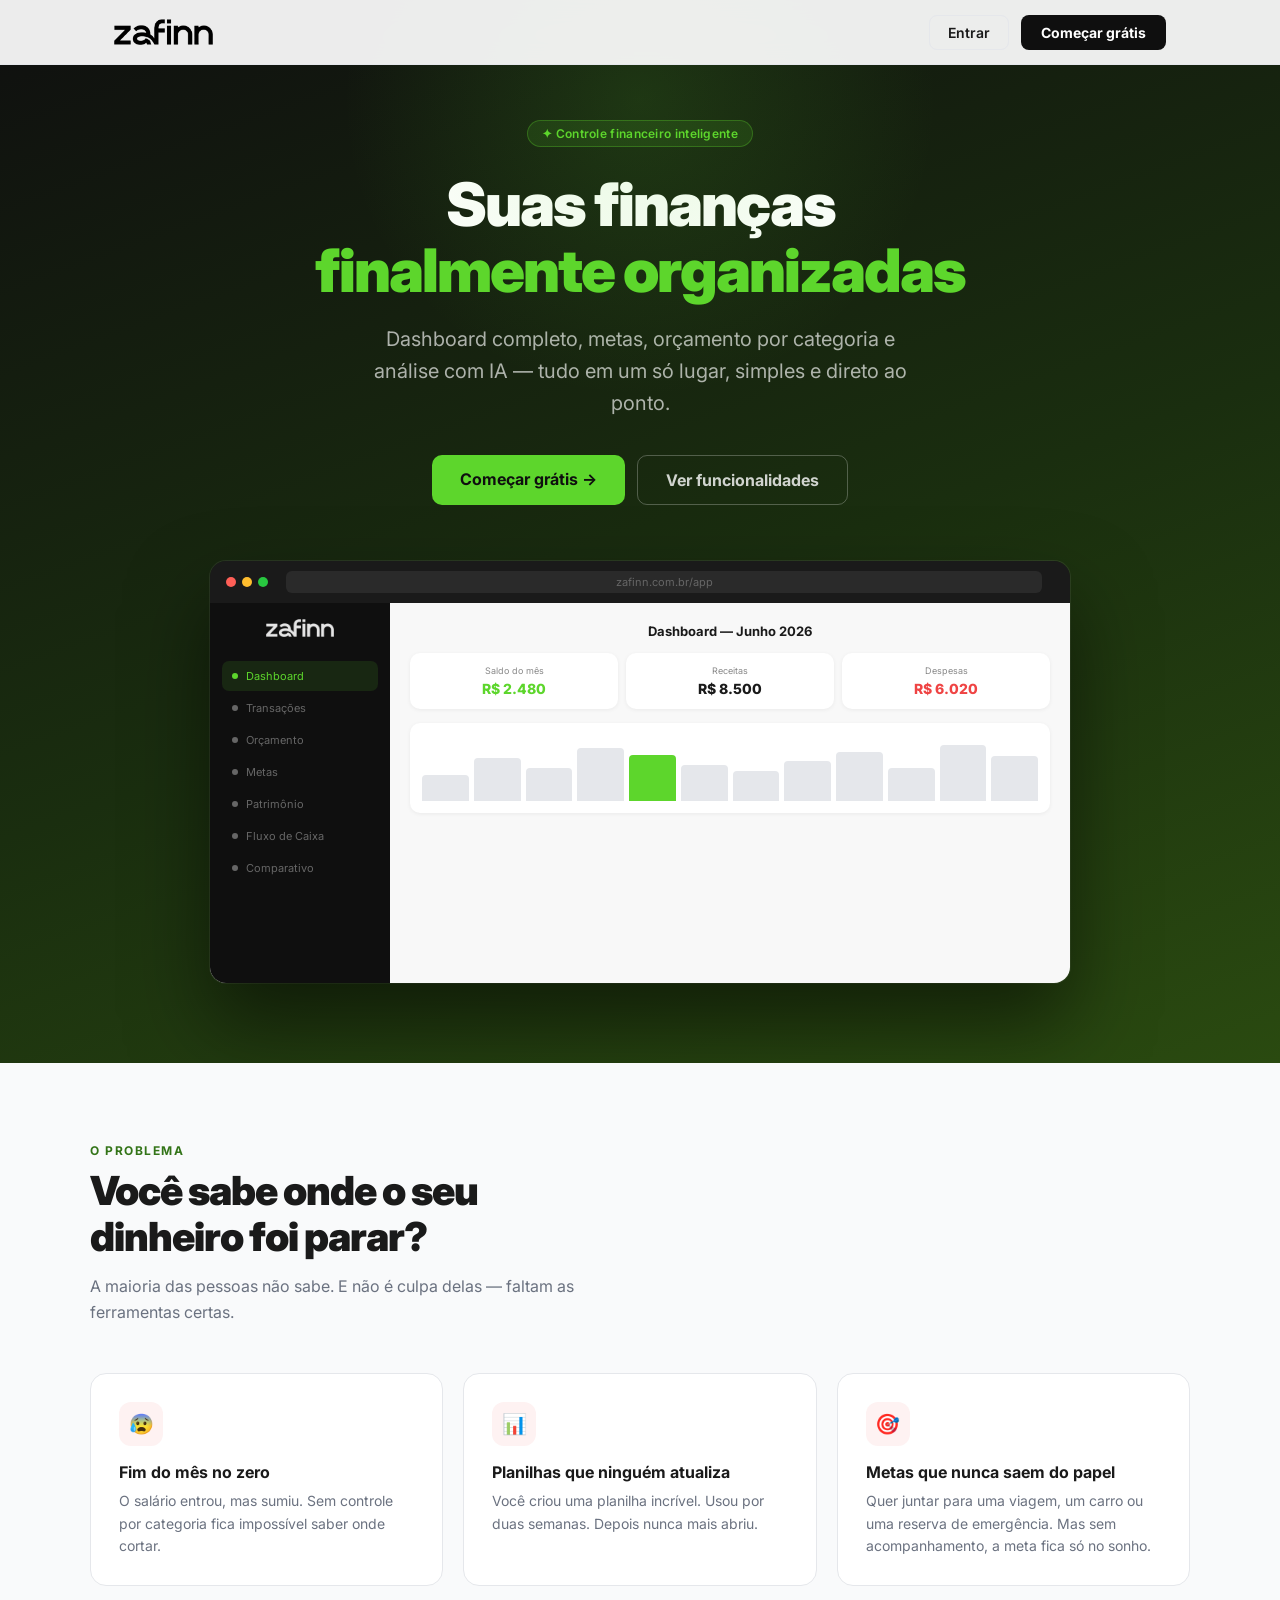
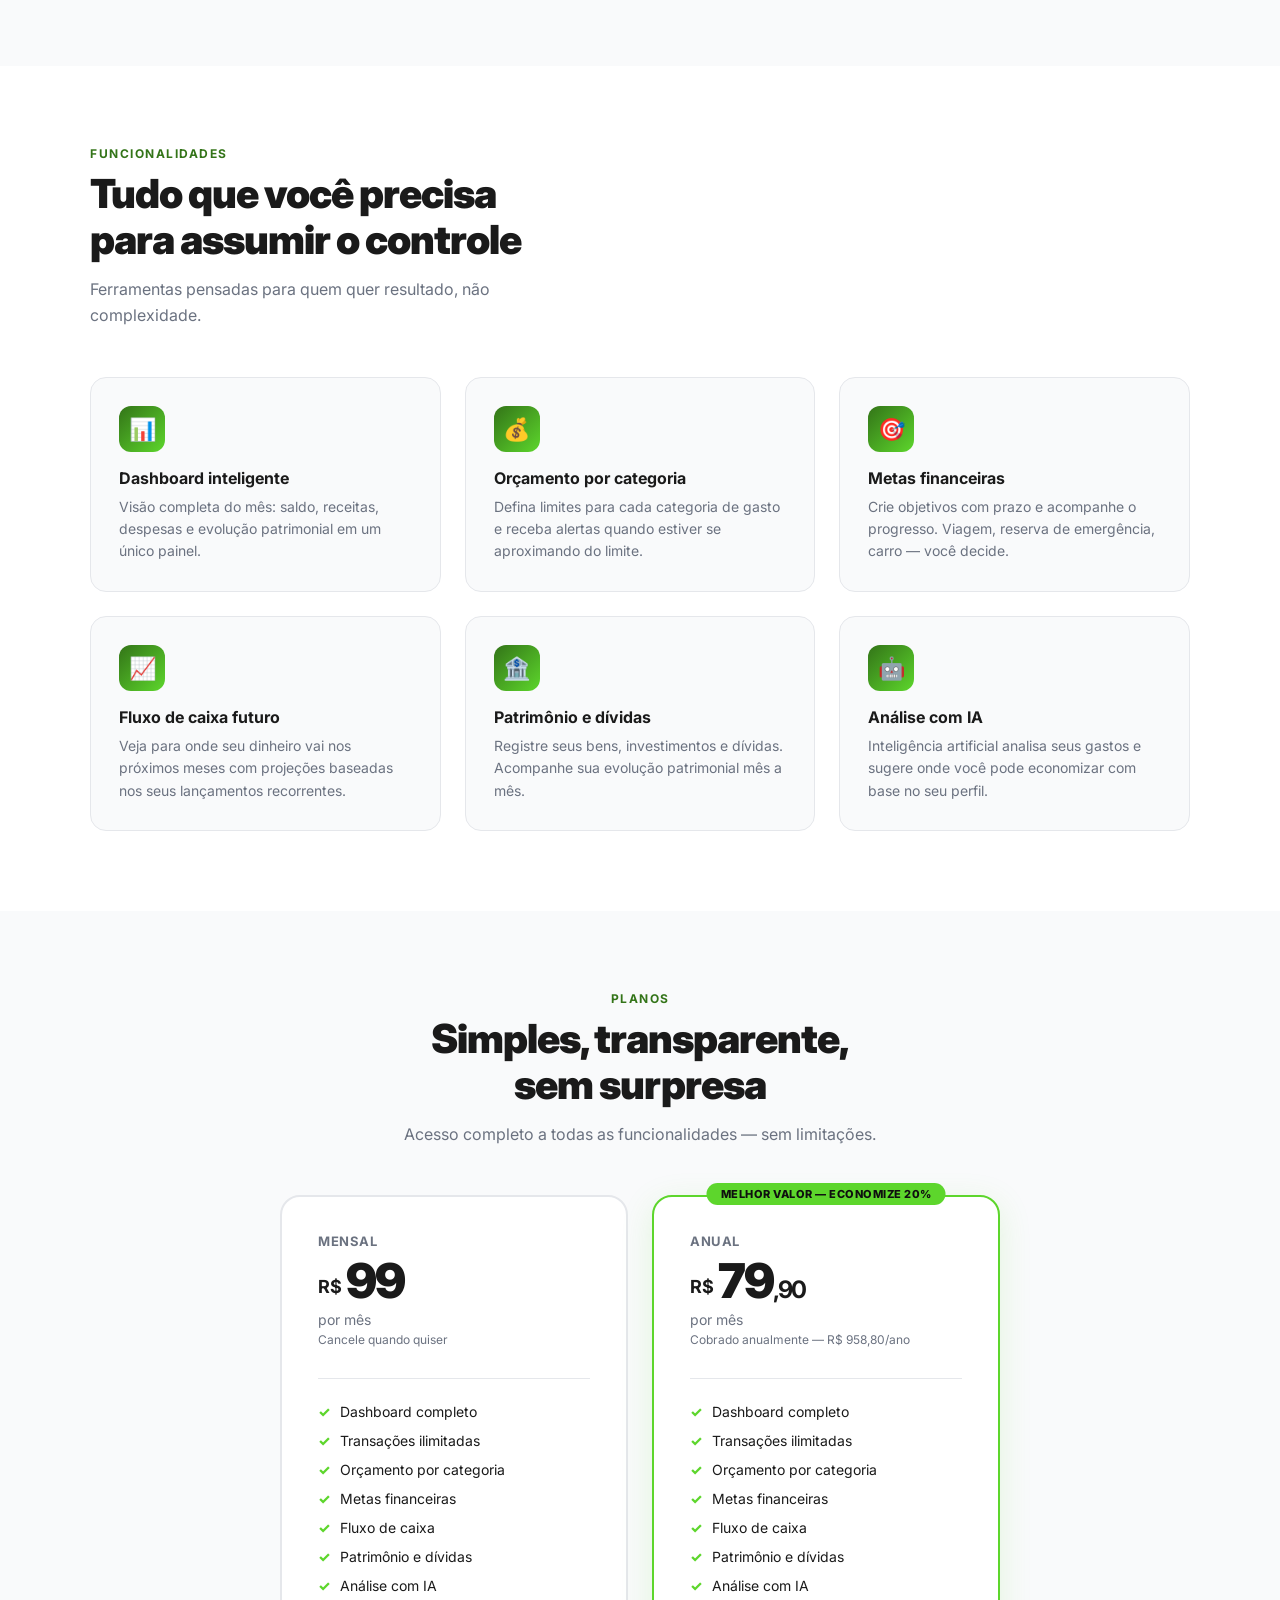
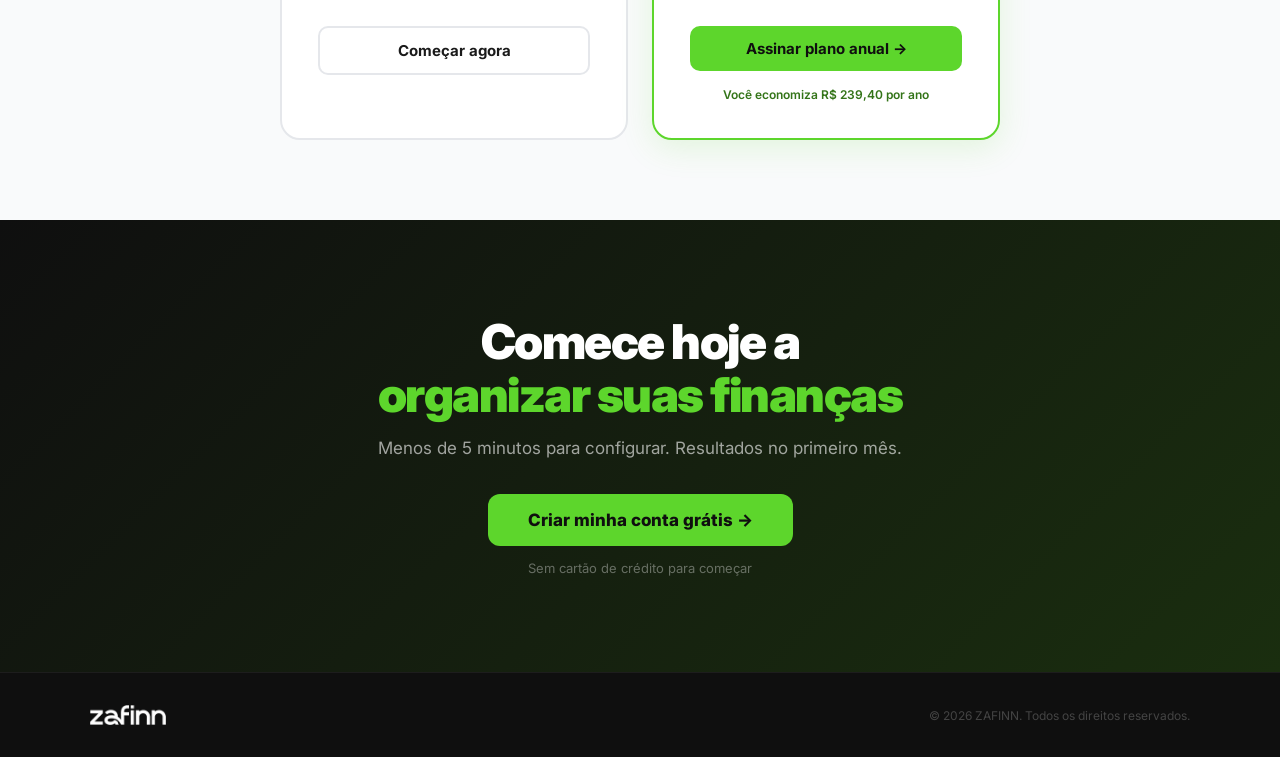
==== landing.html @ 36620a34 "Adiciona landing page de vendas ZAFINN Seções: hero com mockup do app, dores, funcionalidades, plano" ====
<!DOCTYPE html>
<html lang="pt-BR">
<head>
  <meta charset="UTF-8">
  <meta name="viewport" content="width=device-width, initial-scale=1.0">
  <title>ZAFINN — Suas finanças bem organizadas</title>
  <meta name="description" content="Controle suas finanças com inteligência. Dashboard completo, metas, orçamento e análise de IA — tudo em um só lugar.">
  <link rel="preconnect" href="https://fonts.googleapis.com">
  <link href="https://fonts.googleapis.com/css2?family=Inter:wght@400;500;600;700;800;900&display=swap" rel="stylesheet">
  <style>
    *, *::before, *::after { box-sizing: border-box; margin: 0; padding: 0; }

    :root {
      --green: #5DD62C;
      --green-dark: #337418;
      --black: #0F0F0F;
      --gray: #202020;
      --text: #1a1a1a;
      --text-muted: #6b7280;
      --border: #e5e7eb;
      --bg: #ffffff;
      --bg-soft: #f9fafb;
    }

    html { scroll-behavior: smooth; }
    body { font-family: 'Inter', sans-serif; color: var(--text); background: var(--bg); -webkit-font-smoothing: antialiased; }

    /* ── NAV ── */
    nav {
      position: fixed; top: 0; left: 0; right: 0; z-index: 100;
      background: rgba(255,255,255,0.92);
      backdrop-filter: blur(12px);
      border-bottom: 1px solid var(--border);
    }
    .nav-inner {
      max-width: 1100px; margin: 0 auto;
      padding: 0 24px;
      height: 64px;
      display: flex; align-items: center; justify-content: space-between;
    }
    .nav-logo img { height: 26px; width: auto; filter: brightness(0); display: block; }
    .nav-actions { display: flex; align-items: center; gap: 12px; }
    .btn-ghost {
      padding: 8px 18px; border-radius: 8px; border: 1.5px solid var(--border);
      font-size: 14px; font-weight: 600; color: var(--text); background: transparent;
      cursor: pointer; text-decoration: none; transition: border-color 0.15s;
    }
    .btn-ghost:hover { border-color: var(--green); color: var(--green-dark); }
    .btn-primary {
      padding: 9px 20px; border-radius: 8px; border: none;
      font-size: 14px; font-weight: 700; color: #fff;
      background: var(--black); cursor: pointer; text-decoration: none;
      transition: opacity 0.15s;
    }
    .btn-primary:hover { opacity: 0.85; }

    /* ── HERO ── */
    .hero {
      padding: 120px 24px 80px;
      background: linear-gradient(160deg, #0F0F0F 0%, #1a2e0f 55%, #2a4a10 100%);
      text-align: center;
      position: relative; overflow: hidden;
    }
    .hero::before {
      content: '';
      position: absolute; top: -200px; left: 50%; transform: translateX(-50%);
      width: 600px; height: 600px;
      background: radial-gradient(circle, rgba(93,214,44,0.15) 0%, transparent 70%);
      pointer-events: none;
    }
    .hero-badge {
      display: inline-flex; align-items: center; gap: 6px;
      background: rgba(93,214,44,0.12); border: 1px solid rgba(93,214,44,0.3);
      border-radius: 999px; padding: 5px 14px;
      font-size: 12px; font-weight: 600; color: var(--green);
      margin-bottom: 24px; letter-spacing: 0.3px;
    }
    .hero h1 {
      font-size: clamp(32px, 6vw, 60px); font-weight: 900;
      color: #fff; line-height: 1.1; letter-spacing: -2px;
      margin-bottom: 20px;
    }
    .hero h1 span { color: var(--green); }
    .hero p {
      font-size: clamp(16px, 2vw, 20px); color: rgba(255,255,255,0.65);
      max-width: 560px; margin: 0 auto 36px; line-height: 1.6; font-weight: 400;
    }
    .hero-cta { display: flex; gap: 12px; justify-content: center; flex-wrap: wrap; margin-bottom: 56px; }
    .btn-hero {
      padding: 14px 28px; border-radius: 10px; border: none;
      font-size: 16px; font-weight: 700; cursor: pointer; text-decoration: none;
      transition: transform 0.15s, opacity 0.15s; display: inline-block;
    }
    .btn-hero-green { background: var(--green); color: #0F0F0F; }
    .btn-hero-green:hover { transform: translateY(-1px); opacity: 0.9; }
    .btn-hero-outline {
      background: transparent; color: rgba(255,255,255,0.8);
      border: 1.5px solid rgba(255,255,255,0.25);
    }
    .btn-hero-outline:hover { border-color: rgba(255,255,255,0.5); }

    /* App mockup */
    .hero-mockup {
      max-width: 860px; margin: 0 auto;
      border-radius: 16px; overflow: hidden;
      box-shadow: 0 40px 80px rgba(0,0,0,0.5), 0 0 0 1px rgba(255,255,255,0.08);
      position: relative;
    }
    .mockup-bar {
      background: #1a1a1a; padding: 10px 16px;
      display: flex; align-items: center; gap: 6px;
    }
    .mockup-dot { width: 10px; height: 10px; border-radius: 50%; }
    .mockup-dot:nth-child(1) { background: #ff5f57; }
    .mockup-dot:nth-child(2) { background: #ffbd2e; }
    .mockup-dot:nth-child(3) { background: #28c840; }
    .mockup-url {
      flex: 1; background: #2a2a2a; border-radius: 6px;
      padding: 4px 12px; font-size: 11px; color: #666; margin: 0 12px; text-align: center;
    }
    .mockup-body {
      background: #f8f8f8;
      display: flex; min-height: 380px;
    }
    .mockup-sidebar {
      width: 180px; background: #0F0F0F; padding: 16px 12px; flex-shrink: 0;
    }
    .mockup-logo { height: 18px; margin-bottom: 20px; opacity: 0.9; }
    .mockup-nav-item {
      padding: 8px 10px; border-radius: 7px; font-size: 11px; color: #666;
      margin-bottom: 2px; display: flex; align-items: center; gap: 8px;
    }
    .mockup-nav-item.active { background: rgba(93,214,44,0.12); color: #5DD62C; }
    .mockup-nav-dot { width: 6px; height: 6px; border-radius: 50%; background: currentColor; flex-shrink: 0; }
    .mockup-content { flex: 1; padding: 20px; }
    .mockup-title { font-size: 13px; font-weight: 700; color: #1a1a1a; margin-bottom: 14px; }
    .mockup-cards { display: grid; grid-template-columns: repeat(3, 1fr); gap: 8px; margin-bottom: 14px; }
    .mockup-card {
      background: white; border-radius: 10px; padding: 12px;
      box-shadow: 0 1px 4px rgba(0,0,0,0.06);
    }
    .mockup-card-label { font-size: 9px; color: #888; margin-bottom: 4px; }
    .mockup-card-value { font-size: 14px; font-weight: 800; color: #1a1a1a; }
    .mockup-card-value.green { color: #5DD62C; }
    .mockup-card-value.red { color: #ef4444; }
    .mockup-chart {
      background: white; border-radius: 10px; padding: 12px;
      box-shadow: 0 1px 4px rgba(0,0,0,0.06); height: 90px;
      display: flex; align-items: flex-end; gap: 5px; overflow: hidden;
    }
    .mockup-bar-item {
      flex: 1; border-radius: 4px 4px 0 0; background: #e5e7eb;
    }
    .mockup-bar-item.active { background: var(--green); }

    /* ── DORES ── */
    .section-pain {
      padding: 80px 24px;
      background: var(--bg-soft);
    }
    .section-inner { max-width: 1100px; margin: 0 auto; }
    .section-label {
      font-size: 12px; font-weight: 700; letter-spacing: 1.5px;
      color: var(--green-dark); text-transform: uppercase; margin-bottom: 10px;
    }
    .section-title {
      font-size: clamp(24px, 4vw, 40px); font-weight: 900;
      letter-spacing: -1px; line-height: 1.15; margin-bottom: 14px;
    }
    .section-sub { font-size: 16px; color: var(--text-muted); max-width: 500px; line-height: 1.6; }
    .pain-grid {
      display: grid; grid-template-columns: repeat(auto-fit, minmax(280px, 1fr));
      gap: 20px; margin-top: 48px;
    }
    .pain-card {
      background: white; border-radius: 16px; padding: 28px;
      border: 1.5px solid var(--border);
    }
    .pain-icon {
      width: 44px; height: 44px; border-radius: 12px;
      background: #fef2f2; display: flex; align-items: center; justify-content: center;
      font-size: 20px; margin-bottom: 16px;
    }
    .pain-title { font-size: 16px; font-weight: 700; margin-bottom: 8px; }
    .pain-text { font-size: 14px; color: var(--text-muted); line-height: 1.6; }
    .pain-arrow {
      display: flex; align-items: center; justify-content: center;
      font-size: 28px; color: var(--green); align-self: center;
    }

    /* ── FEATURES ── */
    .section-features { padding: 80px 24px; background: var(--bg); }
    .features-grid {
      display: grid; grid-template-columns: repeat(auto-fit, minmax(300px, 1fr));
      gap: 24px; margin-top: 48px;
    }
    .feature-card {
      background: var(--bg-soft); border-radius: 16px; padding: 28px;
      border: 1.5px solid var(--border); transition: border-color 0.2s, box-shadow 0.2s;
    }
    .feature-card:hover { border-color: var(--green); box-shadow: 0 4px 20px rgba(93,214,44,0.1); }
    .feature-icon {
      width: 46px; height: 46px; border-radius: 12px;
      background: linear-gradient(135deg, var(--green-dark), var(--green));
      display: flex; align-items: center; justify-content: center;
      font-size: 22px; margin-bottom: 16px;
    }
    .feature-title { font-size: 16px; font-weight: 700; margin-bottom: 8px; }
    .feature-text { font-size: 14px; color: var(--text-muted); line-height: 1.6; }

    /* ── PREÇOS ── */
    .section-pricing { padding: 80px 24px; background: var(--bg-soft); }
    .pricing-grid {
      display: grid; grid-template-columns: repeat(auto-fit, minmax(300px, 1fr));
      gap: 24px; margin-top: 48px; max-width: 720px; margin-left: auto; margin-right: auto;
    }
    .pricing-card {
      background: white; border-radius: 20px; padding: 36px;
      border: 2px solid var(--border); position: relative;
      transition: box-shadow 0.2s;
    }
    .pricing-card.featured {
      border-color: var(--green);
      box-shadow: 0 8px 32px rgba(93,214,44,0.15);
    }
    .pricing-badge {
      position: absolute; top: -14px; left: 50%; transform: translateX(-50%);
      background: var(--green); color: #0F0F0F;
      font-size: 11px; font-weight: 800; letter-spacing: 0.5px;
      padding: 4px 14px; border-radius: 999px;
      white-space: nowrap;
    }
    .pricing-plan { font-size: 13px; font-weight: 700; color: var(--text-muted); margin-bottom: 8px; text-transform: uppercase; letter-spacing: 0.5px; }
    .pricing-price {
      display: flex; align-items: flex-end; gap: 4px; margin-bottom: 6px;
    }
    .pricing-currency { font-size: 18px; font-weight: 700; margin-bottom: 8px; color: var(--text); }
    .pricing-value { font-size: 48px; font-weight: 900; letter-spacing: -2px; line-height: 1; }
    .pricing-period { font-size: 14px; color: var(--text-muted); margin-bottom: 4px; }
    .pricing-note { font-size: 12px; color: var(--text-muted); margin-bottom: 28px; min-height: 18px; }
    .pricing-divider { border: none; border-top: 1px solid var(--border); margin-bottom: 24px; }
    .pricing-features { list-style: none; margin-bottom: 32px; }
    .pricing-features li {
      display: flex; align-items: center; gap: 10px;
      font-size: 14px; color: var(--text); margin-bottom: 12px;
    }
    .pricing-features li::before {
      content: '✓'; color: var(--green); font-weight: 800; font-size: 14px; flex-shrink: 0;
    }
    .btn-plan {
      width: 100%; padding: 13px; border-radius: 10px; border: none;
      font-size: 15px; font-weight: 700; cursor: pointer; text-decoration: none;
      display: block; text-align: center; transition: opacity 0.15s, transform 0.15s;
    }
    .btn-plan-green { background: var(--green); color: #0F0F0F; }
    .btn-plan-green:hover { opacity: 0.88; transform: translateY(-1px); }
    .btn-plan-outline {
      background: transparent; color: var(--text);
      border: 2px solid var(--border);
    }
    .btn-plan-outline:hover { border-color: var(--green); color: var(--green-dark); }
    .pricing-economy {
      text-align: center; margin-top: 16px;
      font-size: 12px; color: var(--green-dark); font-weight: 600;
    }

    /* ── CTA FINAL ── */
    .section-cta {
      padding: 96px 24px;
      background: linear-gradient(135deg, #0F0F0F 0%, #1a2e0f 100%);
      text-align: center;
    }
    .section-cta h2 {
      font-size: clamp(28px, 5vw, 48px); font-weight: 900;
      color: white; letter-spacing: -1.5px; line-height: 1.1; margin-bottom: 16px;
    }
    .section-cta h2 span { color: var(--green); }
    .section-cta p { font-size: 17px; color: rgba(255,255,255,0.6); margin-bottom: 36px; }
    .btn-cta-big {
      display: inline-block; padding: 16px 40px; border-radius: 12px;
      background: var(--green); color: #0F0F0F;
      font-size: 17px; font-weight: 800; text-decoration: none;
      transition: transform 0.15s, opacity 0.15s;
    }
    .btn-cta-big:hover { transform: translateY(-2px); opacity: 0.9; }
    .cta-note { font-size: 13px; color: rgba(255,255,255,0.35); margin-top: 14px; }

    /* ── FOOTER ── */
    footer {
      background: #0F0F0F; padding: 32px 24px;
      border-top: 1px solid rgba(255,255,255,0.06);
    }
    .footer-inner {
      max-width: 1100px; margin: 0 auto;
      display: flex; align-items: center; justify-content: space-between;
      flex-wrap: wrap; gap: 12px;
    }
    .footer-logo img { height: 20px; width: auto; display: block; }
    .footer-copy { font-size: 12px; color: #444; }

    /* ── RESPONSIVE ── */
    @media (max-width: 768px) {
      .nav-actions .btn-ghost { display: none; }
      .mockup-sidebar { display: none; }
      .mockup-cards { grid-template-columns: repeat(2, 1fr); }
      .pain-arrow { display: none; }
    }
    @media (max-width: 480px) {
      .hero { padding: 100px 20px 60px; }
      .section-pain, .section-features, .section-pricing, .section-features { padding: 60px 20px; }
    }
  </style>
</head>
<body>

  <!-- NAV -->
  <nav>
    <div class="nav-inner">
      <a class="nav-logo" href="#">
        <img src="images/logo.png" alt="ZAFINN">
      </a>
      <div class="nav-actions">
        <a href="index.html" class="btn-ghost">Entrar</a>
        <a href="index.html" class="btn-primary">Começar grátis</a>
      </div>
    </div>
  </nav>

  <!-- HERO -->
  <section class="hero">
    <div class="hero-badge">✦ Controle financeiro inteligente</div>
    <h1>Suas finanças<br><span>finalmente organizadas</span></h1>
    <p>Dashboard completo, metas, orçamento por categoria e análise com IA — tudo em um só lugar, simples e direto ao ponto.</p>
    <div class="hero-cta">
      <a href="index.html" class="btn-hero btn-hero-green">Começar grátis →</a>
      <a href="#funcionalidades" class="btn-hero btn-hero-outline">Ver funcionalidades</a>
    </div>

    <!-- App Mockup -->
    <div class="hero-mockup">
      <div class="mockup-bar">
        <div class="mockup-dot"></div>
        <div class="mockup-dot"></div>
        <div class="mockup-dot"></div>
        <div class="mockup-url">zafinn.com.br/app</div>
      </div>
      <div class="mockup-body">
        <div class="mockup-sidebar">
          <img src="images/logo.png" alt="ZAFINN" class="mockup-logo">
          <div class="mockup-nav-item active"><span class="mockup-nav-dot"></span> Dashboard</div>
          <div class="mockup-nav-item"><span class="mockup-nav-dot"></span> Transações</div>
          <div class="mockup-nav-item"><span class="mockup-nav-dot"></span> Orçamento</div>
          <div class="mockup-nav-item"><span class="mockup-nav-dot"></span> Metas</div>
          <div class="mockup-nav-item"><span class="mockup-nav-dot"></span> Patrimônio</div>
          <div class="mockup-nav-item"><span class="mockup-nav-dot"></span> Fluxo de Caixa</div>
          <div class="mockup-nav-item"><span class="mockup-nav-dot"></span> Comparativo</div>
        </div>
        <div class="mockup-content">
          <div class="mockup-title">Dashboard — Junho 2026</div>
          <div class="mockup-cards">
            <div class="mockup-card">
              <div class="mockup-card-label">Saldo do mês</div>
              <div class="mockup-card-value green">R$ 2.480</div>
            </div>
            <div class="mockup-card">
              <div class="mockup-card-label">Receitas</div>
              <div class="mockup-card-value">R$ 8.500</div>
            </div>
            <div class="mockup-card">
              <div class="mockup-card-label">Despesas</div>
              <div class="mockup-card-value red">R$ 6.020</div>
            </div>
          </div>
          <div class="mockup-chart">
            <div class="mockup-bar-item" style="height:40%"></div>
            <div class="mockup-bar-item" style="height:65%"></div>
            <div class="mockup-bar-item" style="height:50%"></div>
            <div class="mockup-bar-item" style="height:80%"></div>
            <div class="mockup-bar-item active" style="height:70%"></div>
            <div class="mockup-bar-item" style="height:55%"></div>
            <div class="mockup-bar-item" style="height:45%"></div>
            <div class="mockup-bar-item" style="height:60%"></div>
            <div class="mockup-bar-item" style="height:75%"></div>
            <div class="mockup-bar-item" style="height:50%"></div>
            <div class="mockup-bar-item" style="height:85%"></div>
            <div class="mockup-bar-item" style="height:68%"></div>
          </div>
        </div>
      </div>
    </div>
  </section>

  <!-- DORES -->
  <section class="section-pain">
    <div class="section-inner">
      <div class="section-label">O problema</div>
      <h2 class="section-title">Você sabe onde o seu<br>dinheiro foi parar?</h2>
      <p class="section-sub">A maioria das pessoas não sabe. E não é culpa delas — faltam as ferramentas certas.</p>

      <div class="pain-grid">
        <div class="pain-card">
          <div class="pain-icon">😰</div>
          <div class="pain-title">Fim do mês no zero</div>
          <div class="pain-text">O salário entrou, mas sumiu. Sem controle por categoria fica impossível saber onde cortar.</div>
        </div>
        <div class="pain-card">
          <div class="pain-icon">📊</div>
          <div class="pain-title">Planilhas que ninguém atualiza</div>
          <div class="pain-text">Você criou uma planilha incrível. Usou por duas semanas. Depois nunca mais abriu.</div>
        </div>
        <div class="pain-card">
          <div class="pain-icon">🎯</div>
          <div class="pain-title">Metas que nunca saem do papel</div>
          <div class="pain-text">Quer juntar para uma viagem, um carro ou uma reserva de emergência. Mas sem acompanhamento, a meta fica só no sonho.</div>
        </div>
      </div>
    </div>
  </section>

  <!-- FEATURES -->
  <section class="section-features" id="funcionalidades">
    <div class="section-inner">
      <div class="section-label">Funcionalidades</div>
      <h2 class="section-title">Tudo que você precisa<br>para assumir o controle</h2>
      <p class="section-sub">Ferramentas pensadas para quem quer resultado, não complexidade.</p>

      <div class="features-grid">
        <div class="feature-card">
          <div class="feature-icon">📊</div>
          <div class="feature-title">Dashboard inteligente</div>
          <div class="feature-text">Visão completa do mês: saldo, receitas, despesas e evolução patrimonial em um único painel.</div>
        </div>
        <div class="feature-card">
          <div class="feature-icon">💰</div>
          <div class="feature-title">Orçamento por categoria</div>
          <div class="feature-text">Defina limites para cada categoria de gasto e receba alertas quando estiver se aproximando do limite.</div>
        </div>
        <div class="feature-card">
          <div class="feature-icon">🎯</div>
          <div class="feature-title">Metas financeiras</div>
          <div class="feature-text">Crie objetivos com prazo e acompanhe o progresso. Viagem, reserva de emergência, carro — você decide.</div>
        </div>
        <div class="feature-card">
          <div class="feature-icon">📈</div>
          <div class="feature-title">Fluxo de caixa futuro</div>
          <div class="feature-text">Veja para onde seu dinheiro vai nos próximos meses com projeções baseadas nos seus lançamentos recorrentes.</div>
        </div>
        <div class="feature-card">
          <div class="feature-icon">🏦</div>
          <div class="feature-title">Patrimônio e dívidas</div>
          <div class="feature-text">Registre seus bens, investimentos e dívidas. Acompanhe sua evolução patrimonial mês a mês.</div>
        </div>
        <div class="feature-card">
          <div class="feature-icon">🤖</div>
          <div class="feature-title">Análise com IA</div>
          <div class="feature-text">Inteligência artificial analisa seus gastos e sugere onde você pode economizar com base no seu perfil.</div>
        </div>
      </div>
    </div>
  </section>

  <!-- PREÇOS -->
  <section class="section-pricing" id="precos">
    <div class="section-inner">
      <div style="text-align:center">
        <div class="section-label" style="justify-content:center; display:flex">Planos</div>
        <h2 class="section-title" style="text-align:center">Simples, transparente,<br>sem surpresa</h2>
        <p class="section-sub" style="margin:0 auto">Acesso completo a todas as funcionalidades — sem limitações.</p>
      </div>

      <div class="pricing-grid">

        <!-- Mensal -->
        <div class="pricing-card">
          <div class="pricing-plan">Mensal</div>
          <div class="pricing-price">
            <div class="pricing-currency">R$</div>
            <div class="pricing-value">99</div>
          </div>
          <div class="pricing-period">por mês</div>
          <div class="pricing-note">Cancele quando quiser</div>
          <hr class="pricing-divider">
          <ul class="pricing-features">
            <li>Dashboard completo</li>
            <li>Transações ilimitadas</li>
            <li>Orçamento por categoria</li>
            <li>Metas financeiras</li>
            <li>Fluxo de caixa</li>
            <li>Patrimônio e dívidas</li>
            <li>Análise com IA</li>
          </ul>
          <a href="index.html" class="btn-plan btn-plan-outline">Começar agora</a>
        </div>

        <!-- Anual -->
        <div class="pricing-card featured">
          <div class="pricing-badge">MELHOR VALOR — ECONOMIZE 20%</div>
          <div class="pricing-plan">Anual</div>
          <div class="pricing-price">
            <div class="pricing-currency">R$</div>
            <div class="pricing-value">79<span style="font-size:24px;font-weight:700">,90</span></div>
          </div>
          <div class="pricing-period">por mês</div>
          <div class="pricing-note">Cobrado anualmente — R$ 958,80/ano</div>
          <hr class="pricing-divider">
          <ul class="pricing-features">
            <li>Dashboard completo</li>
            <li>Transações ilimitadas</li>
            <li>Orçamento por categoria</li>
            <li>Metas financeiras</li>
            <li>Fluxo de caixa</li>
            <li>Patrimônio e dívidas</li>
            <li>Análise com IA</li>
          </ul>
          <a href="index.html" class="btn-plan btn-plan-green">Assinar plano anual →</a>
          <div class="pricing-economy">Você economiza R$ 239,40 por ano</div>
        </div>

      </div>
    </div>
  </section>

  <!-- CTA FINAL -->
  <section class="section-cta">
    <div class="section-inner" style="text-align:center">
      <h2>Comece hoje a<br><span>organizar suas finanças</span></h2>
      <p>Menos de 5 minutos para configurar. Resultados no primeiro mês.</p>
      <a href="index.html" class="btn-cta-big">Criar minha conta grátis →</a>
      <div class="cta-note">Sem cartão de crédito para começar</div>
    </div>
  </section>

  <!-- FOOTER -->
  <footer>
    <div class="footer-inner">
      <div class="footer-logo">
        <img src="images/logo.png" alt="ZAFINN">
      </div>
      <div class="footer-copy">© 2026 ZAFINN. Todos os direitos reservados.</div>
    </div>
  </footer>

</body>
</html>
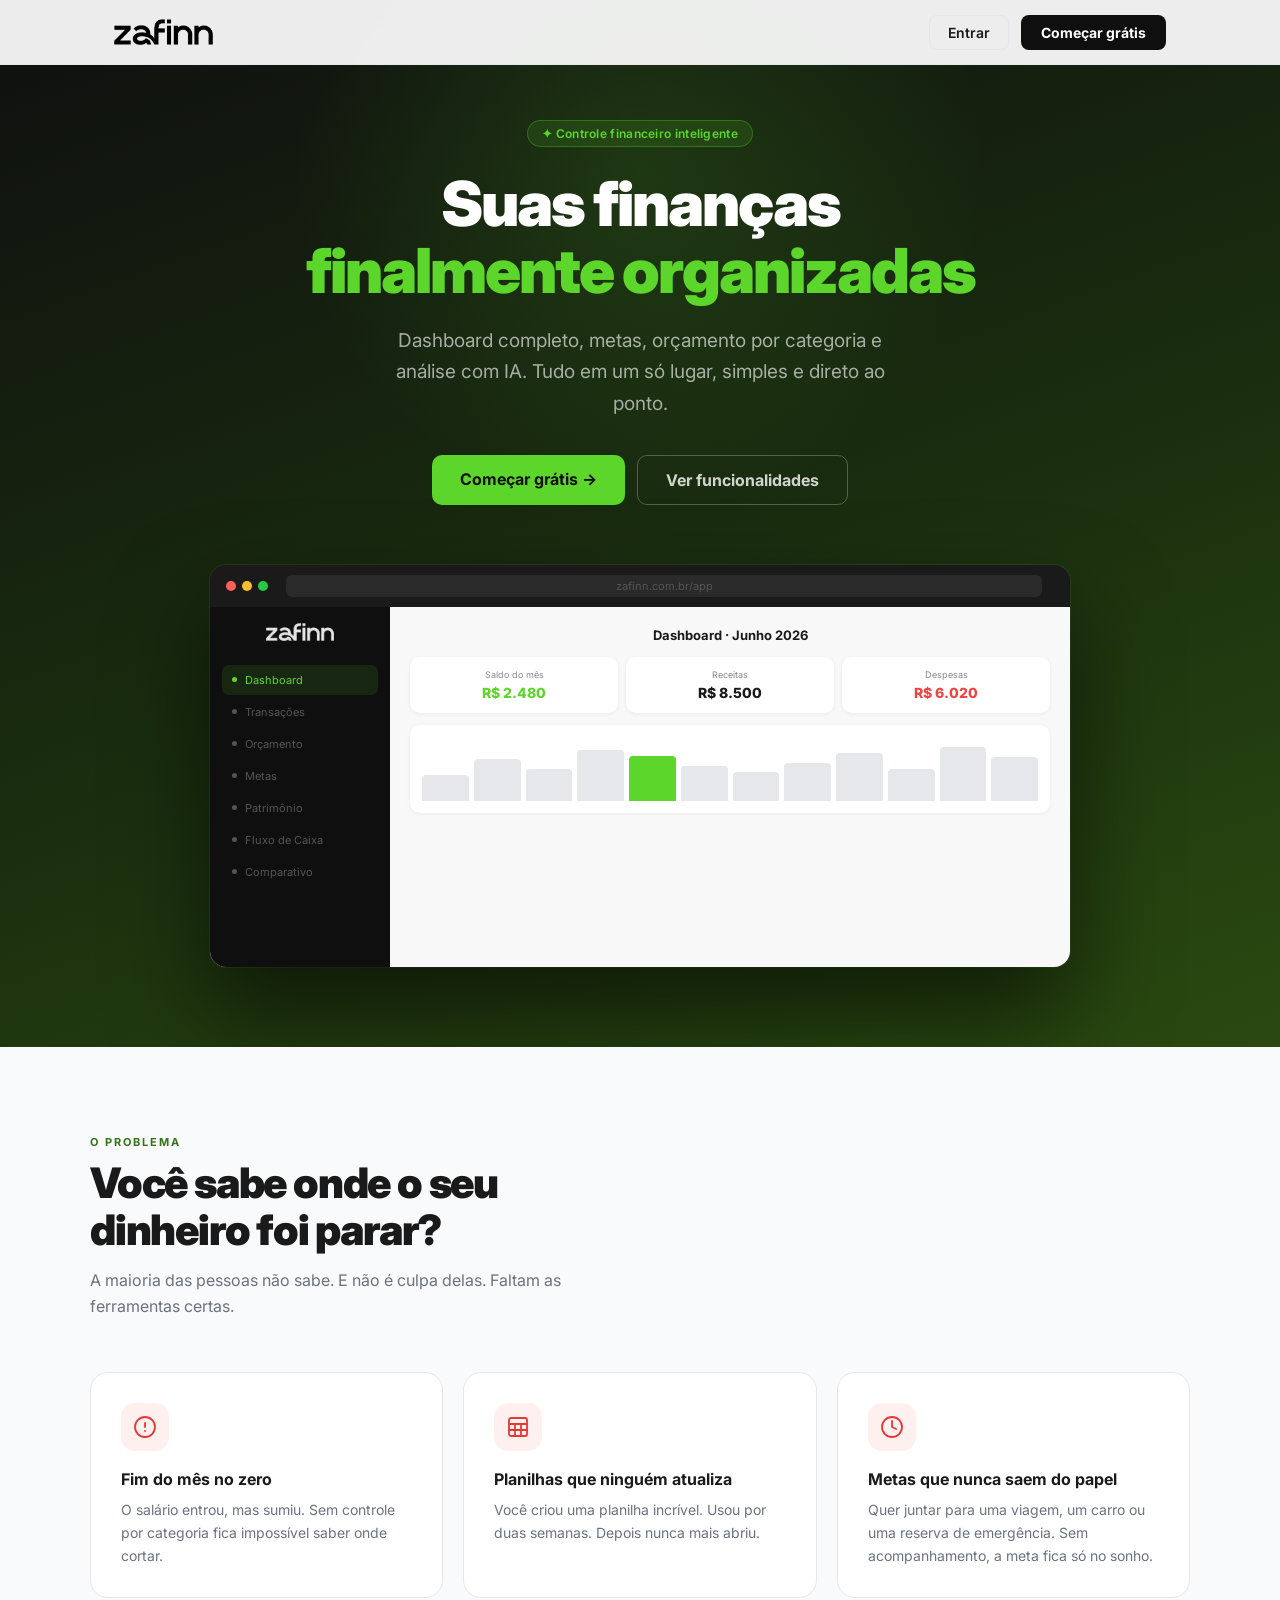
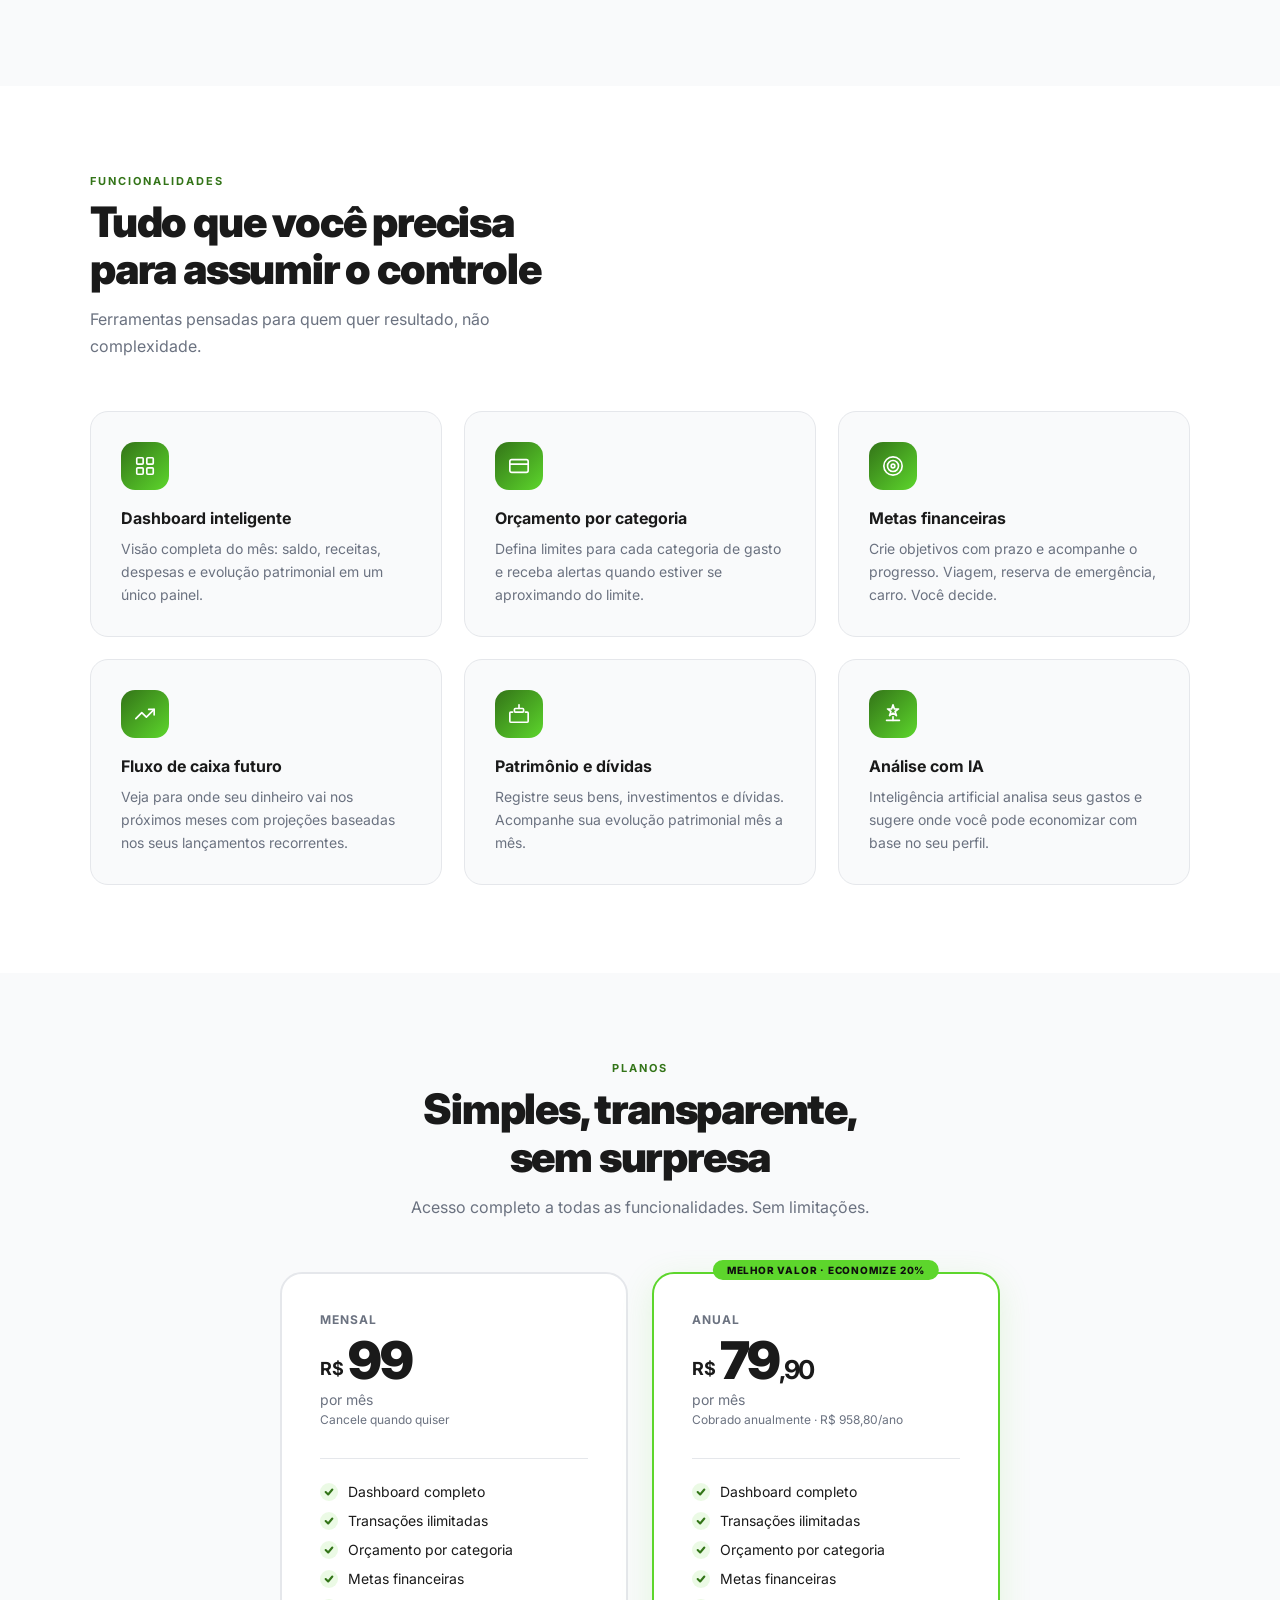
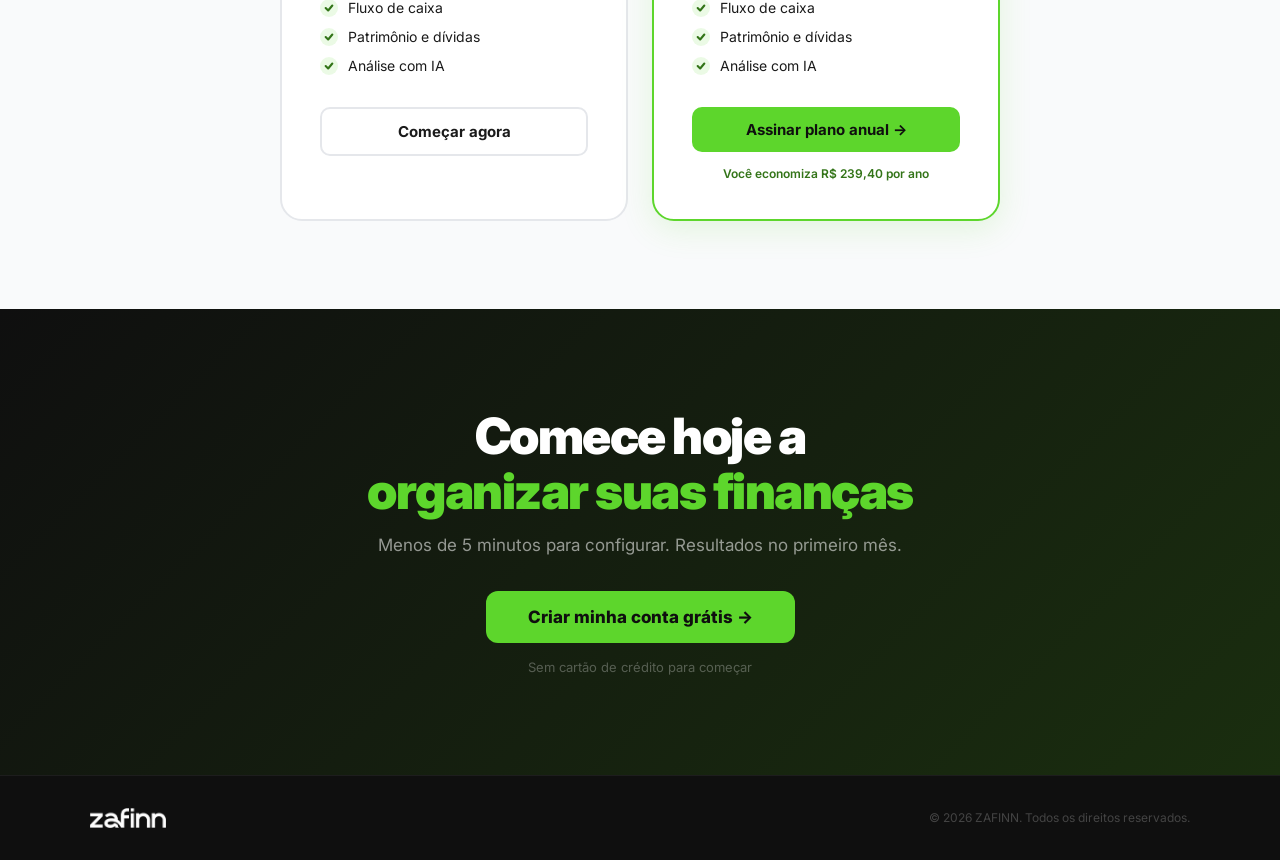
==== commit 82f530d8: "Landing page: ícones SVG, animações de scroll e sem travessões Substitui emojis por ícones SVG strok" ====
--- a/landing.html
+++ b/landing.html
@@ -4,7 +4,7 @@
   <meta charset="UTF-8">
   <meta name="viewport" content="width=device-width, initial-scale=1.0">
   <title>ZAFINN — Suas finanças bem organizadas</title>
-  <meta name="description" content="Controle suas finanças com inteligência. Dashboard completo, metas, orçamento e análise de IA — tudo em um só lugar.">
+  <meta name="description" content="Controle suas finanças com inteligência. Dashboard completo, metas, orçamento e análise de IA.">
   <link rel="preconnect" href="https://fonts.googleapis.com">
   <link href="https://fonts.googleapis.com/css2?family=Inter:wght@400;500;600;700;800;900&display=swap" rel="stylesheet">
   <style>
@@ -14,7 +14,6 @@
       --green: #5DD62C;
       --green-dark: #337418;
       --black: #0F0F0F;
-      --gray: #202020;
       --text: #1a1a1a;
       --text-muted: #6b7280;
       --border: #e5e7eb;
@@ -23,50 +22,67 @@
     }
 
     html { scroll-behavior: smooth; }
-    body { font-family: 'Inter', sans-serif; color: var(--text); background: var(--bg); -webkit-font-smoothing: antialiased; }
+    body { font-family: 'Inter', sans-serif; color: var(--text); background: var(--bg); -webkit-font-smoothing: antialiased; overflow-x: hidden; }
+
+    /* ── REVEAL ANIMATIONS ── */
+    .reveal {
+      opacity: 0;
+      transform: translateY(32px);
+      transition: opacity 0.65s cubic-bezier(0.16,1,0.3,1), transform 0.65s cubic-bezier(0.16,1,0.3,1);
+    }
+    .reveal.visible { opacity: 1; transform: translateY(0); }
+    .reveal-d1 { transition-delay: 0.08s; }
+    .reveal-d2 { transition-delay: 0.16s; }
+    .reveal-d3 { transition-delay: 0.24s; }
+    .reveal-d4 { transition-delay: 0.32s; }
+    .reveal-d5 { transition-delay: 0.40s; }
+    .reveal-d6 { transition-delay: 0.48s; }
 
     /* ── NAV ── */
     nav {
       position: fixed; top: 0; left: 0; right: 0; z-index: 100;
       background: rgba(255,255,255,0.92);
-      backdrop-filter: blur(12px);
+      backdrop-filter: blur(14px);
       border-bottom: 1px solid var(--border);
-    }
+      transition: box-shadow 0.3s;
+    }
+    nav.scrolled { box-shadow: 0 2px 20px rgba(0,0,0,0.08); }
     .nav-inner {
-      max-width: 1100px; margin: 0 auto;
-      padding: 0 24px;
-      height: 64px;
-      display: flex; align-items: center; justify-content: space-between;
-    }
-    .nav-logo img { height: 26px; width: auto; filter: brightness(0); display: block; }
+      max-width: 1100px; margin: 0 auto; padding: 0 24px;
+      height: 64px; display: flex; align-items: center; justify-content: space-between;
+    }
+    .nav-logo img { height: 26px; width: auto; filter: brightness(0); display: block; align-self: flex-start; }
     .nav-actions { display: flex; align-items: center; gap: 12px; }
     .btn-ghost {
       padding: 8px 18px; border-radius: 8px; border: 1.5px solid var(--border);
       font-size: 14px; font-weight: 600; color: var(--text); background: transparent;
-      cursor: pointer; text-decoration: none; transition: border-color 0.15s;
+      cursor: pointer; text-decoration: none;
+      transition: border-color 0.2s, color 0.2s;
     }
     .btn-ghost:hover { border-color: var(--green); color: var(--green-dark); }
     .btn-primary {
       padding: 9px 20px; border-radius: 8px; border: none;
       font-size: 14px; font-weight: 700; color: #fff;
       background: var(--black); cursor: pointer; text-decoration: none;
-      transition: opacity 0.15s;
-    }
-    .btn-primary:hover { opacity: 0.85; }
+      transition: transform 0.2s, opacity 0.2s;
+    }
+    .btn-primary:hover { opacity: 0.85; transform: translateY(-1px); }
 
     /* ── HERO ── */
     .hero {
       padding: 120px 24px 80px;
       background: linear-gradient(160deg, #0F0F0F 0%, #1a2e0f 55%, #2a4a10 100%);
-      text-align: center;
-      position: relative; overflow: hidden;
+      text-align: center; position: relative; overflow: hidden;
     }
     .hero::before {
-      content: '';
-      position: absolute; top: -200px; left: 50%; transform: translateX(-50%);
-      width: 600px; height: 600px;
-      background: radial-gradient(circle, rgba(93,214,44,0.15) 0%, transparent 70%);
-      pointer-events: none;
+      content: ''; position: absolute; top: -180px; left: 50%; transform: translateX(-50%);
+      width: 700px; height: 700px;
+      background: radial-gradient(circle, rgba(93,214,44,0.14) 0%, transparent 70%);
+      pointer-events: none; animation: pulse-glow 6s ease-in-out infinite;
+    }
+    @keyframes pulse-glow {
+      0%, 100% { opacity: 1; transform: translateX(-50%) scale(1); }
+      50% { opacity: 0.6; transform: translateX(-50%) scale(1.15); }
     }
     .hero-badge {
       display: inline-flex; align-items: center; gap: 6px;
@@ -74,37 +90,52 @@
       border-radius: 999px; padding: 5px 14px;
       font-size: 12px; font-weight: 600; color: var(--green);
       margin-bottom: 24px; letter-spacing: 0.3px;
+      animation: fadeDown 0.7s cubic-bezier(0.16,1,0.3,1) both;
+    }
+    @keyframes fadeDown {
+      from { opacity: 0; transform: translateY(-12px); }
+      to   { opacity: 1; transform: translateY(0); }
     }
     .hero h1 {
-      font-size: clamp(32px, 6vw, 60px); font-weight: 900;
-      color: #fff; line-height: 1.1; letter-spacing: -2px;
-      margin-bottom: 20px;
+      font-size: clamp(34px, 6vw, 62px); font-weight: 900;
+      color: #fff; line-height: 1.08; letter-spacing: -2px; margin-bottom: 20px;
+      animation: fadeDown 0.7s 0.1s cubic-bezier(0.16,1,0.3,1) both;
     }
     .hero h1 span { color: var(--green); }
     .hero p {
-      font-size: clamp(16px, 2vw, 20px); color: rgba(255,255,255,0.65);
-      max-width: 560px; margin: 0 auto 36px; line-height: 1.6; font-weight: 400;
-    }
-    .hero-cta { display: flex; gap: 12px; justify-content: center; flex-wrap: wrap; margin-bottom: 56px; }
+      font-size: clamp(16px, 2vw, 19px); color: rgba(255,255,255,0.62);
+      max-width: 540px; margin: 0 auto 36px; line-height: 1.65; font-weight: 400;
+      animation: fadeDown 0.7s 0.18s cubic-bezier(0.16,1,0.3,1) both;
+    }
+    .hero-cta {
+      display: flex; gap: 12px; justify-content: center; flex-wrap: wrap; margin-bottom: 60px;
+      animation: fadeDown 0.7s 0.26s cubic-bezier(0.16,1,0.3,1) both;
+    }
     .btn-hero {
       padding: 14px 28px; border-radius: 10px; border: none;
       font-size: 16px; font-weight: 700; cursor: pointer; text-decoration: none;
-      transition: transform 0.15s, opacity 0.15s; display: inline-block;
+      display: inline-block; transition: transform 0.2s, box-shadow 0.2s, opacity 0.2s;
     }
     .btn-hero-green { background: var(--green); color: #0F0F0F; }
-    .btn-hero-green:hover { transform: translateY(-1px); opacity: 0.9; }
+    .btn-hero-green:hover { transform: translateY(-2px); box-shadow: 0 8px 24px rgba(93,214,44,0.35); }
     .btn-hero-outline {
       background: transparent; color: rgba(255,255,255,0.8);
       border: 1.5px solid rgba(255,255,255,0.25);
     }
-    .btn-hero-outline:hover { border-color: rgba(255,255,255,0.5); }
-
-    /* App mockup */
+    .btn-hero-outline:hover { border-color: rgba(255,255,255,0.55); transform: translateY(-1px); }
+
+    /* Mockup */
     .hero-mockup {
       max-width: 860px; margin: 0 auto;
       border-radius: 16px; overflow: hidden;
-      box-shadow: 0 40px 80px rgba(0,0,0,0.5), 0 0 0 1px rgba(255,255,255,0.08);
-      position: relative;
+      box-shadow: 0 48px 96px rgba(0,0,0,0.55), 0 0 0 1px rgba(255,255,255,0.07);
+      animation: fadeUp 0.9s 0.35s cubic-bezier(0.16,1,0.3,1) both;
+      transition: transform 0.4s cubic-bezier(0.16,1,0.3,1);
+    }
+    .hero-mockup:hover { transform: translateY(-4px); }
+    @keyframes fadeUp {
+      from { opacity: 0; transform: translateY(40px); }
+      to   { opacity: 1; transform: translateY(0); }
     }
     .mockup-bar {
       background: #1a1a1a; padding: 10px 16px;
@@ -116,184 +147,159 @@
     .mockup-dot:nth-child(3) { background: #28c840; }
     .mockup-url {
       flex: 1; background: #2a2a2a; border-radius: 6px;
-      padding: 4px 12px; font-size: 11px; color: #666; margin: 0 12px; text-align: center;
-    }
-    .mockup-body {
-      background: #f8f8f8;
-      display: flex; min-height: 380px;
-    }
-    .mockup-sidebar {
-      width: 180px; background: #0F0F0F; padding: 16px 12px; flex-shrink: 0;
-    }
+      padding: 4px 12px; font-size: 11px; color: #555; margin: 0 12px; text-align: center;
+    }
+    .mockup-body { background: #f8f8f8; display: flex; min-height: 360px; }
+    .mockup-sidebar { width: 180px; background: #0F0F0F; padding: 16px 12px; flex-shrink: 0; }
     .mockup-logo { height: 18px; margin-bottom: 20px; opacity: 0.9; }
     .mockup-nav-item {
-      padding: 8px 10px; border-radius: 7px; font-size: 11px; color: #666;
+      padding: 8px 10px; border-radius: 7px; font-size: 11px; color: #555;
       margin-bottom: 2px; display: flex; align-items: center; gap: 8px;
     }
     .mockup-nav-item.active { background: rgba(93,214,44,0.12); color: #5DD62C; }
-    .mockup-nav-dot { width: 6px; height: 6px; border-radius: 50%; background: currentColor; flex-shrink: 0; }
+    .mockup-nav-dot { width: 5px; height: 5px; border-radius: 50%; background: currentColor; flex-shrink: 0; }
     .mockup-content { flex: 1; padding: 20px; }
     .mockup-title { font-size: 13px; font-weight: 700; color: #1a1a1a; margin-bottom: 14px; }
-    .mockup-cards { display: grid; grid-template-columns: repeat(3, 1fr); gap: 8px; margin-bottom: 14px; }
-    .mockup-card {
-      background: white; border-radius: 10px; padding: 12px;
-      box-shadow: 0 1px 4px rgba(0,0,0,0.06);
-    }
+    .mockup-cards { display: grid; grid-template-columns: repeat(3,1fr); gap: 8px; margin-bottom: 12px; }
+    .mockup-card { background: white; border-radius: 10px; padding: 12px; box-shadow: 0 1px 4px rgba(0,0,0,0.06); }
     .mockup-card-label { font-size: 9px; color: #888; margin-bottom: 4px; }
     .mockup-card-value { font-size: 14px; font-weight: 800; color: #1a1a1a; }
     .mockup-card-value.green { color: #5DD62C; }
     .mockup-card-value.red { color: #ef4444; }
     .mockup-chart {
       background: white; border-radius: 10px; padding: 12px;
-      box-shadow: 0 1px 4px rgba(0,0,0,0.06); height: 90px;
+      box-shadow: 0 1px 4px rgba(0,0,0,0.06); height: 88px;
       display: flex; align-items: flex-end; gap: 5px; overflow: hidden;
     }
-    .mockup-bar-item {
-      flex: 1; border-radius: 4px 4px 0 0; background: #e5e7eb;
-    }
+    .mockup-bar-item { flex: 1; border-radius: 4px 4px 0 0; background: #e5e7eb; }
     .mockup-bar-item.active { background: var(--green); }
 
-    /* ── DORES ── */
-    .section-pain {
-      padding: 80px 24px;
-      background: var(--bg-soft);
-    }
+    /* ── SHARED SECTION STYLES ── */
     .section-inner { max-width: 1100px; margin: 0 auto; }
     .section-label {
-      font-size: 12px; font-weight: 700; letter-spacing: 1.5px;
+      font-size: 11px; font-weight: 700; letter-spacing: 2px;
       color: var(--green-dark); text-transform: uppercase; margin-bottom: 10px;
     }
     .section-title {
-      font-size: clamp(24px, 4vw, 40px); font-weight: 900;
-      letter-spacing: -1px; line-height: 1.15; margin-bottom: 14px;
-    }
-    .section-sub { font-size: 16px; color: var(--text-muted); max-width: 500px; line-height: 1.6; }
-    .pain-grid {
-      display: grid; grid-template-columns: repeat(auto-fit, minmax(280px, 1fr));
-      gap: 20px; margin-top: 48px;
-    }
+      font-size: clamp(26px, 4vw, 42px); font-weight: 900;
+      letter-spacing: -1.2px; line-height: 1.12; margin-bottom: 14px;
+    }
+    .section-sub { font-size: 16px; color: var(--text-muted); max-width: 480px; line-height: 1.65; }
+
+    /* ── DORES ── */
+    .section-pain { padding: 88px 24px; background: var(--bg-soft); }
+    .pain-grid { display: grid; grid-template-columns: repeat(auto-fit, minmax(280px, 1fr)); gap: 20px; margin-top: 52px; }
     .pain-card {
-      background: white; border-radius: 16px; padding: 28px;
+      background: white; border-radius: 18px; padding: 30px;
       border: 1.5px solid var(--border);
-    }
+      transition: transform 0.3s cubic-bezier(0.16,1,0.3,1), box-shadow 0.3s;
+    }
+    .pain-card:hover { transform: translateY(-5px); box-shadow: 0 16px 40px rgba(0,0,0,0.08); }
     .pain-icon {
-      width: 44px; height: 44px; border-radius: 12px;
-      background: #fef2f2; display: flex; align-items: center; justify-content: center;
-      font-size: 20px; margin-bottom: 16px;
-    }
-    .pain-title { font-size: 16px; font-weight: 700; margin-bottom: 8px; }
-    .pain-text { font-size: 14px; color: var(--text-muted); line-height: 1.6; }
-    .pain-arrow {
-      display: flex; align-items: center; justify-content: center;
-      font-size: 28px; color: var(--green); align-self: center;
-    }
+      width: 48px; height: 48px; border-radius: 14px;
+      background: #fff0f0; display: flex; align-items: center; justify-content: center;
+      margin-bottom: 18px;
+    }
+    .pain-icon svg { width: 24px; height: 24px; stroke: #e53935; fill: none; stroke-width: 1.8; stroke-linecap: round; stroke-linejoin: round; }
+    .pain-title { font-size: 16px; font-weight: 700; margin-bottom: 9px; }
+    .pain-text { font-size: 14px; color: var(--text-muted); line-height: 1.65; }
 
     /* ── FEATURES ── */
-    .section-features { padding: 80px 24px; background: var(--bg); }
-    .features-grid {
-      display: grid; grid-template-columns: repeat(auto-fit, minmax(300px, 1fr));
-      gap: 24px; margin-top: 48px;
-    }
+    .section-features { padding: 88px 24px; background: var(--bg); }
+    .features-grid { display: grid; grid-template-columns: repeat(auto-fit, minmax(300px, 1fr)); gap: 22px; margin-top: 52px; }
     .feature-card {
-      background: var(--bg-soft); border-radius: 16px; padding: 28px;
-      border: 1.5px solid var(--border); transition: border-color 0.2s, box-shadow 0.2s;
-    }
-    .feature-card:hover { border-color: var(--green); box-shadow: 0 4px 20px rgba(93,214,44,0.1); }
+      background: var(--bg-soft); border-radius: 18px; padding: 30px;
+      border: 1.5px solid var(--border);
+      transition: transform 0.3s cubic-bezier(0.16,1,0.3,1), box-shadow 0.3s, border-color 0.3s;
+    }
+    .feature-card:hover {
+      transform: translateY(-5px);
+      border-color: var(--green);
+      box-shadow: 0 16px 40px rgba(93,214,44,0.1);
+    }
     .feature-icon {
-      width: 46px; height: 46px; border-radius: 12px;
+      width: 48px; height: 48px; border-radius: 14px;
       background: linear-gradient(135deg, var(--green-dark), var(--green));
-      display: flex; align-items: center; justify-content: center;
-      font-size: 22px; margin-bottom: 16px;
-    }
-    .feature-title { font-size: 16px; font-weight: 700; margin-bottom: 8px; }
-    .feature-text { font-size: 14px; color: var(--text-muted); line-height: 1.6; }
+      display: flex; align-items: center; justify-content: center; margin-bottom: 18px;
+    }
+    .feature-icon svg { width: 22px; height: 22px; stroke: white; fill: none; stroke-width: 1.8; stroke-linecap: round; stroke-linejoin: round; }
+    .feature-title { font-size: 16px; font-weight: 700; margin-bottom: 9px; }
+    .feature-text { font-size: 14px; color: var(--text-muted); line-height: 1.65; }
 
     /* ── PREÇOS ── */
-    .section-pricing { padding: 80px 24px; background: var(--bg-soft); }
+    .section-pricing { padding: 88px 24px; background: var(--bg-soft); }
     .pricing-grid {
       display: grid; grid-template-columns: repeat(auto-fit, minmax(300px, 1fr));
-      gap: 24px; margin-top: 48px; max-width: 720px; margin-left: auto; margin-right: auto;
+      gap: 24px; margin-top: 52px; max-width: 720px; margin-left: auto; margin-right: auto;
     }
     .pricing-card {
-      background: white; border-radius: 20px; padding: 36px;
+      background: white; border-radius: 22px; padding: 38px;
       border: 2px solid var(--border); position: relative;
-      transition: box-shadow 0.2s;
-    }
+      transition: transform 0.3s cubic-bezier(0.16,1,0.3,1), box-shadow 0.3s;
+    }
+    .pricing-card:hover { transform: translateY(-4px); box-shadow: 0 20px 48px rgba(0,0,0,0.08); }
     .pricing-card.featured {
       border-color: var(--green);
       box-shadow: 0 8px 32px rgba(93,214,44,0.15);
     }
+    .pricing-card.featured:hover { box-shadow: 0 24px 56px rgba(93,214,44,0.22); }
     .pricing-badge {
       position: absolute; top: -14px; left: 50%; transform: translateX(-50%);
       background: var(--green); color: #0F0F0F;
-      font-size: 11px; font-weight: 800; letter-spacing: 0.5px;
-      padding: 4px 14px; border-radius: 999px;
-      white-space: nowrap;
-    }
-    .pricing-plan { font-size: 13px; font-weight: 700; color: var(--text-muted); margin-bottom: 8px; text-transform: uppercase; letter-spacing: 0.5px; }
-    .pricing-price {
-      display: flex; align-items: flex-end; gap: 4px; margin-bottom: 6px;
-    }
+      font-size: 10px; font-weight: 800; letter-spacing: 0.8px;
+      padding: 4px 14px; border-radius: 999px; white-space: nowrap; text-transform: uppercase;
+    }
+    .pricing-plan { font-size: 12px; font-weight: 700; color: var(--text-muted); margin-bottom: 8px; text-transform: uppercase; letter-spacing: 1px; }
+    .pricing-price { display: flex; align-items: flex-end; gap: 4px; margin-bottom: 4px; }
     .pricing-currency { font-size: 18px; font-weight: 700; margin-bottom: 8px; color: var(--text); }
-    .pricing-value { font-size: 48px; font-weight: 900; letter-spacing: -2px; line-height: 1; }
+    .pricing-value { font-size: 52px; font-weight: 900; letter-spacing: -2px; line-height: 1; }
     .pricing-period { font-size: 14px; color: var(--text-muted); margin-bottom: 4px; }
     .pricing-note { font-size: 12px; color: var(--text-muted); margin-bottom: 28px; min-height: 18px; }
     .pricing-divider { border: none; border-top: 1px solid var(--border); margin-bottom: 24px; }
     .pricing-features { list-style: none; margin-bottom: 32px; }
     .pricing-features li {
       display: flex; align-items: center; gap: 10px;
-      font-size: 14px; color: var(--text); margin-bottom: 12px;
-    }
-    .pricing-features li::before {
-      content: '✓'; color: var(--green); font-weight: 800; font-size: 14px; flex-shrink: 0;
-    }
+      font-size: 14px; color: var(--text); margin-bottom: 11px;
+    }
+    .pricing-check { width: 18px; height: 18px; border-radius: 50%; background: rgba(93,214,44,0.12); display: flex; align-items: center; justify-content: center; flex-shrink: 0; }
+    .pricing-check svg { width: 10px; height: 10px; stroke: var(--green-dark); fill: none; stroke-width: 2.5; stroke-linecap: round; stroke-linejoin: round; }
     .btn-plan {
       width: 100%; padding: 13px; border-radius: 10px; border: none;
       font-size: 15px; font-weight: 700; cursor: pointer; text-decoration: none;
-      display: block; text-align: center; transition: opacity 0.15s, transform 0.15s;
+      display: block; text-align: center; transition: opacity 0.2s, transform 0.2s, box-shadow 0.2s;
     }
     .btn-plan-green { background: var(--green); color: #0F0F0F; }
-    .btn-plan-green:hover { opacity: 0.88; transform: translateY(-1px); }
-    .btn-plan-outline {
-      background: transparent; color: var(--text);
-      border: 2px solid var(--border);
-    }
-    .btn-plan-outline:hover { border-color: var(--green); color: var(--green-dark); }
-    .pricing-economy {
-      text-align: center; margin-top: 16px;
-      font-size: 12px; color: var(--green-dark); font-weight: 600;
-    }
+    .btn-plan-green:hover { opacity: 0.88; transform: translateY(-2px); box-shadow: 0 8px 24px rgba(93,214,44,0.3); }
+    .btn-plan-outline { background: transparent; color: var(--text); border: 2px solid var(--border); }
+    .btn-plan-outline:hover { border-color: var(--green); color: var(--green-dark); transform: translateY(-1px); }
+    .pricing-economy { text-align: center; margin-top: 14px; font-size: 12px; color: var(--green-dark); font-weight: 600; }
 
     /* ── CTA FINAL ── */
     .section-cta {
-      padding: 96px 24px;
+      padding: 100px 24px;
       background: linear-gradient(135deg, #0F0F0F 0%, #1a2e0f 100%);
       text-align: center;
     }
     .section-cta h2 {
-      font-size: clamp(28px, 5vw, 48px); font-weight: 900;
+      font-size: clamp(30px, 5vw, 50px); font-weight: 900;
       color: white; letter-spacing: -1.5px; line-height: 1.1; margin-bottom: 16px;
     }
     .section-cta h2 span { color: var(--green); }
-    .section-cta p { font-size: 17px; color: rgba(255,255,255,0.6); margin-bottom: 36px; }
+    .section-cta p { font-size: 17px; color: rgba(255,255,255,0.55); margin-bottom: 36px; }
     .btn-cta-big {
-      display: inline-block; padding: 16px 40px; border-radius: 12px;
+      display: inline-block; padding: 16px 42px; border-radius: 12px;
       background: var(--green); color: #0F0F0F;
       font-size: 17px; font-weight: 800; text-decoration: none;
-      transition: transform 0.15s, opacity 0.15s;
-    }
-    .btn-cta-big:hover { transform: translateY(-2px); opacity: 0.9; }
-    .cta-note { font-size: 13px; color: rgba(255,255,255,0.35); margin-top: 14px; }
+      transition: transform 0.2s, box-shadow 0.2s, opacity 0.2s;
+    }
+    .btn-cta-big:hover { transform: translateY(-3px); box-shadow: 0 12px 32px rgba(93,214,44,0.4); }
+    .cta-note { font-size: 13px; color: rgba(255,255,255,0.28); margin-top: 16px; }
 
     /* ── FOOTER ── */
-    footer {
-      background: #0F0F0F; padding: 32px 24px;
-      border-top: 1px solid rgba(255,255,255,0.06);
-    }
+    footer { background: #0F0F0F; padding: 32px 24px; border-top: 1px solid rgba(255,255,255,0.06); }
     .footer-inner {
       max-width: 1100px; margin: 0 auto;
-      display: flex; align-items: center; justify-content: space-between;
-      flex-wrap: wrap; gap: 12px;
+      display: flex; align-items: center; justify-content: space-between; flex-wrap: wrap; gap: 12px;
     }
     .footer-logo img { height: 20px; width: auto; display: block; }
     .footer-copy { font-size: 12px; color: #444; }
@@ -302,19 +308,18 @@
     @media (max-width: 768px) {
       .nav-actions .btn-ghost { display: none; }
       .mockup-sidebar { display: none; }
-      .mockup-cards { grid-template-columns: repeat(2, 1fr); }
-      .pain-arrow { display: none; }
+      .mockup-cards { grid-template-columns: repeat(2,1fr); }
     }
     @media (max-width: 480px) {
       .hero { padding: 100px 20px 60px; }
-      .section-pain, .section-features, .section-pricing, .section-features { padding: 60px 20px; }
+      .section-pain, .section-features, .section-pricing { padding: 60px 20px; }
     }
   </style>
 </head>
 <body>
 
   <!-- NAV -->
-  <nav>
+  <nav id="main-nav">
     <div class="nav-inner">
       <a class="nav-logo" href="#">
         <img src="images/logo.png" alt="ZAFINN">
@@ -330,13 +335,11 @@
   <section class="hero">
     <div class="hero-badge">✦ Controle financeiro inteligente</div>
     <h1>Suas finanças<br><span>finalmente organizadas</span></h1>
-    <p>Dashboard completo, metas, orçamento por categoria e análise com IA — tudo em um só lugar, simples e direto ao ponto.</p>
+    <p>Dashboard completo, metas, orçamento por categoria e análise com IA. Tudo em um só lugar, simples e direto ao ponto.</p>
     <div class="hero-cta">
       <a href="index.html" class="btn-hero btn-hero-green">Começar grátis →</a>
       <a href="#funcionalidades" class="btn-hero btn-hero-outline">Ver funcionalidades</a>
     </div>
-
-    <!-- App Mockup -->
     <div class="hero-mockup">
       <div class="mockup-bar">
         <div class="mockup-dot"></div>
@@ -356,7 +359,7 @@
           <div class="mockup-nav-item"><span class="mockup-nav-dot"></span> Comparativo</div>
         </div>
         <div class="mockup-content">
-          <div class="mockup-title">Dashboard — Junho 2026</div>
+          <div class="mockup-title">Dashboard · Junho 2026</div>
           <div class="mockup-cards">
             <div class="mockup-card">
               <div class="mockup-card-label">Saldo do mês</div>
@@ -393,25 +396,31 @@
   <!-- DORES -->
   <section class="section-pain">
     <div class="section-inner">
-      <div class="section-label">O problema</div>
-      <h2 class="section-title">Você sabe onde o seu<br>dinheiro foi parar?</h2>
-      <p class="section-sub">A maioria das pessoas não sabe. E não é culpa delas — faltam as ferramentas certas.</p>
+      <div class="section-label reveal">O problema</div>
+      <h2 class="section-title reveal reveal-d1">Você sabe onde o seu<br>dinheiro foi parar?</h2>
+      <p class="section-sub reveal reveal-d2">A maioria das pessoas não sabe. E não é culpa delas. Faltam as ferramentas certas.</p>
 
       <div class="pain-grid">
-        <div class="pain-card">
-          <div class="pain-icon">😰</div>
+        <div class="pain-card reveal reveal-d1">
+          <div class="pain-icon">
+            <svg viewBox="0 0 24 24"><circle cx="12" cy="12" r="10"/><line x1="12" y1="8" x2="12" y2="12"/><line x1="12" y1="16" x2="12.01" y2="16"/></svg>
+          </div>
           <div class="pain-title">Fim do mês no zero</div>
           <div class="pain-text">O salário entrou, mas sumiu. Sem controle por categoria fica impossível saber onde cortar.</div>
         </div>
-        <div class="pain-card">
-          <div class="pain-icon">📊</div>
+        <div class="pain-card reveal reveal-d2">
+          <div class="pain-icon">
+            <svg viewBox="0 0 24 24"><rect x="3" y="3" width="18" height="18" rx="2"/><line x1="3" y1="9" x2="21" y2="9"/><line x1="3" y1="15" x2="21" y2="15"/><line x1="9" y1="9" x2="9" y2="21"/><line x1="15" y1="9" x2="15" y2="21"/></svg>
+          </div>
           <div class="pain-title">Planilhas que ninguém atualiza</div>
           <div class="pain-text">Você criou uma planilha incrível. Usou por duas semanas. Depois nunca mais abriu.</div>
         </div>
-        <div class="pain-card">
-          <div class="pain-icon">🎯</div>
+        <div class="pain-card reveal reveal-d3">
+          <div class="pain-icon">
+            <svg viewBox="0 0 24 24"><circle cx="12" cy="12" r="10"/><polyline points="12 6 12 12 16 14"/></svg>
+          </div>
           <div class="pain-title">Metas que nunca saem do papel</div>
-          <div class="pain-text">Quer juntar para uma viagem, um carro ou uma reserva de emergência. Mas sem acompanhamento, a meta fica só no sonho.</div>
+          <div class="pain-text">Quer juntar para uma viagem, um carro ou uma reserva de emergência. Sem acompanhamento, a meta fica só no sonho.</div>
         </div>
       </div>
     </div>
@@ -420,38 +429,50 @@
   <!-- FEATURES -->
   <section class="section-features" id="funcionalidades">
     <div class="section-inner">
-      <div class="section-label">Funcionalidades</div>
-      <h2 class="section-title">Tudo que você precisa<br>para assumir o controle</h2>
-      <p class="section-sub">Ferramentas pensadas para quem quer resultado, não complexidade.</p>
+      <div class="section-label reveal">Funcionalidades</div>
+      <h2 class="section-title reveal reveal-d1">Tudo que você precisa<br>para assumir o controle</h2>
+      <p class="section-sub reveal reveal-d2">Ferramentas pensadas para quem quer resultado, não complexidade.</p>
 
       <div class="features-grid">
-        <div class="feature-card">
-          <div class="feature-icon">📊</div>
+        <div class="feature-card reveal reveal-d1">
+          <div class="feature-icon">
+            <svg viewBox="0 0 24 24"><rect x="3" y="3" width="7" height="7" rx="1"/><rect x="14" y="3" width="7" height="7" rx="1"/><rect x="3" y="14" width="7" height="7" rx="1"/><rect x="14" y="14" width="7" height="7" rx="1"/></svg>
+          </div>
           <div class="feature-title">Dashboard inteligente</div>
           <div class="feature-text">Visão completa do mês: saldo, receitas, despesas e evolução patrimonial em um único painel.</div>
         </div>
-        <div class="feature-card">
-          <div class="feature-icon">💰</div>
+        <div class="feature-card reveal reveal-d2">
+          <div class="feature-icon">
+            <svg viewBox="0 0 24 24"><rect x="2" y="5" width="20" height="14" rx="2"/><line x1="2" y1="10" x2="22" y2="10"/></svg>
+          </div>
           <div class="feature-title">Orçamento por categoria</div>
           <div class="feature-text">Defina limites para cada categoria de gasto e receba alertas quando estiver se aproximando do limite.</div>
         </div>
-        <div class="feature-card">
-          <div class="feature-icon">🎯</div>
+        <div class="feature-card reveal reveal-d3">
+          <div class="feature-icon">
+            <svg viewBox="0 0 24 24"><circle cx="12" cy="12" r="10"/><circle cx="12" cy="12" r="6"/><circle cx="12" cy="12" r="2"/></svg>
+          </div>
           <div class="feature-title">Metas financeiras</div>
-          <div class="feature-text">Crie objetivos com prazo e acompanhe o progresso. Viagem, reserva de emergência, carro — você decide.</div>
-        </div>
-        <div class="feature-card">
-          <div class="feature-icon">📈</div>
+          <div class="feature-text">Crie objetivos com prazo e acompanhe o progresso. Viagem, reserva de emergência, carro. Você decide.</div>
+        </div>
+        <div class="feature-card reveal reveal-d4">
+          <div class="feature-icon">
+            <svg viewBox="0 0 24 24"><polyline points="22 7 13.5 15.5 8.5 10.5 2 17"/><polyline points="16 7 22 7 22 13"/></svg>
+          </div>
           <div class="feature-title">Fluxo de caixa futuro</div>
           <div class="feature-text">Veja para onde seu dinheiro vai nos próximos meses com projeções baseadas nos seus lançamentos recorrentes.</div>
         </div>
-        <div class="feature-card">
-          <div class="feature-icon">🏦</div>
+        <div class="feature-card reveal reveal-d5">
+          <div class="feature-icon">
+            <svg viewBox="0 0 24 24"><line x1="12" y1="2" x2="12" y2="6"/><path d="M5 10H3a1 1 0 0 0-1 1v9a1 1 0 0 0 1 1h18a1 1 0 0 0 1-1v-9a1 1 0 0 0-1-1h-2"/><rect x="7" y="6" width="10" height="4" rx="1"/></svg>
+          </div>
           <div class="feature-title">Patrimônio e dívidas</div>
           <div class="feature-text">Registre seus bens, investimentos e dívidas. Acompanhe sua evolução patrimonial mês a mês.</div>
         </div>
-        <div class="feature-card">
-          <div class="feature-icon">🤖</div>
+        <div class="feature-card reveal reveal-d6">
+          <div class="feature-icon">
+            <svg viewBox="0 0 24 24"><path d="M12 2l1.5 4.5H18l-3.75 2.75 1.5 4.5L12 11 8.25 13.75l1.5-4.5L6 6.5h4.5z"/><path d="M5 19h14"/><path d="M12 15v4"/></svg>
+          </div>
           <div class="feature-title">Análise com IA</div>
           <div class="feature-text">Inteligência artificial analisa seus gastos e sugere onde você pode economizar com base no seu perfil.</div>
         </div>
@@ -463,15 +484,13 @@
   <section class="section-pricing" id="precos">
     <div class="section-inner">
       <div style="text-align:center">
-        <div class="section-label" style="justify-content:center; display:flex">Planos</div>
-        <h2 class="section-title" style="text-align:center">Simples, transparente,<br>sem surpresa</h2>
-        <p class="section-sub" style="margin:0 auto">Acesso completo a todas as funcionalidades — sem limitações.</p>
+        <div class="section-label reveal" style="justify-content:center; display:flex">Planos</div>
+        <h2 class="section-title reveal reveal-d1" style="text-align:center">Simples, transparente,<br>sem surpresa</h2>
+        <p class="section-sub reveal reveal-d2" style="margin:0 auto">Acesso completo a todas as funcionalidades. Sem limitações.</p>
       </div>
 
       <div class="pricing-grid">
-
-        <!-- Mensal -->
-        <div class="pricing-card">
+        <div class="pricing-card reveal reveal-d1">
           <div class="pricing-plan">Mensal</div>
           <div class="pricing-price">
             <div class="pricing-currency">R$</div>
@@ -481,64 +500,72 @@
           <div class="pricing-note">Cancele quando quiser</div>
           <hr class="pricing-divider">
           <ul class="pricing-features">
-            <li>Dashboard completo</li>
-            <li>Transações ilimitadas</li>
-            <li>Orçamento por categoria</li>
-            <li>Metas financeiras</li>
-            <li>Fluxo de caixa</li>
-            <li>Patrimônio e dívidas</li>
-            <li>Análise com IA</li>
+            <li><span class="pricing-check"><svg viewBox="0 0 12 12"><polyline points="2,6 5,9 10,3"/></svg></span>Dashboard completo</li>
+            <li><span class="pricing-check"><svg viewBox="0 0 12 12"><polyline points="2,6 5,9 10,3"/></svg></span>Transações ilimitadas</li>
+            <li><span class="pricing-check"><svg viewBox="0 0 12 12"><polyline points="2,6 5,9 10,3"/></svg></span>Orçamento por categoria</li>
+            <li><span class="pricing-check"><svg viewBox="0 0 12 12"><polyline points="2,6 5,9 10,3"/></svg></span>Metas financeiras</li>
+            <li><span class="pricing-check"><svg viewBox="0 0 12 12"><polyline points="2,6 5,9 10,3"/></svg></span>Fluxo de caixa</li>
+            <li><span class="pricing-check"><svg viewBox="0 0 12 12"><polyline points="2,6 5,9 10,3"/></svg></span>Patrimônio e dívidas</li>
+            <li><span class="pricing-check"><svg viewBox="0 0 12 12"><polyline points="2,6 5,9 10,3"/></svg></span>Análise com IA</li>
           </ul>
           <a href="index.html" class="btn-plan btn-plan-outline">Começar agora</a>
         </div>
 
-        <!-- Anual -->
-        <div class="pricing-card featured">
-          <div class="pricing-badge">MELHOR VALOR — ECONOMIZE 20%</div>
+        <div class="pricing-card featured reveal reveal-d2">
+          <div class="pricing-badge">MELHOR VALOR · ECONOMIZE 20%</div>
           <div class="pricing-plan">Anual</div>
           <div class="pricing-price">
             <div class="pricing-currency">R$</div>
-            <div class="pricing-value">79<span style="font-size:24px;font-weight:700">,90</span></div>
+            <div class="pricing-value">79<span style="font-size:26px;font-weight:700">,90</span></div>
           </div>
           <div class="pricing-period">por mês</div>
-          <div class="pricing-note">Cobrado anualmente — R$ 958,80/ano</div>
+          <div class="pricing-note">Cobrado anualmente · R$ 958,80/ano</div>
           <hr class="pricing-divider">
           <ul class="pricing-features">
-            <li>Dashboard completo</li>
-            <li>Transações ilimitadas</li>
-            <li>Orçamento por categoria</li>
-            <li>Metas financeiras</li>
-            <li>Fluxo de caixa</li>
-            <li>Patrimônio e dívidas</li>
-            <li>Análise com IA</li>
+            <li><span class="pricing-check"><svg viewBox="0 0 12 12"><polyline points="2,6 5,9 10,3"/></svg></span>Dashboard completo</li>
+            <li><span class="pricing-check"><svg viewBox="0 0 12 12"><polyline points="2,6 5,9 10,3"/></svg></span>Transações ilimitadas</li>
+            <li><span class="pricing-check"><svg viewBox="0 0 12 12"><polyline points="2,6 5,9 10,3"/></svg></span>Orçamento por categoria</li>
+            <li><span class="pricing-check"><svg viewBox="0 0 12 12"><polyline points="2,6 5,9 10,3"/></svg></span>Metas financeiras</li>
+            <li><span class="pricing-check"><svg viewBox="0 0 12 12"><polyline points="2,6 5,9 10,3"/></svg></span>Fluxo de caixa</li>
+            <li><span class="pricing-check"><svg viewBox="0 0 12 12"><polyline points="2,6 5,9 10,3"/></svg></span>Patrimônio e dívidas</li>
+            <li><span class="pricing-check"><svg viewBox="0 0 12 12"><polyline points="2,6 5,9 10,3"/></svg></span>Análise com IA</li>
           </ul>
           <a href="index.html" class="btn-plan btn-plan-green">Assinar plano anual →</a>
           <div class="pricing-economy">Você economiza R$ 239,40 por ano</div>
         </div>
-
       </div>
     </div>
   </section>
 
   <!-- CTA FINAL -->
   <section class="section-cta">
-    <div class="section-inner" style="text-align:center">
-      <h2>Comece hoje a<br><span>organizar suas finanças</span></h2>
-      <p>Menos de 5 minutos para configurar. Resultados no primeiro mês.</p>
-      <a href="index.html" class="btn-cta-big">Criar minha conta grátis →</a>
-      <div class="cta-note">Sem cartão de crédito para começar</div>
+    <div class="section-inner">
+      <h2 class="reveal">Comece hoje a<br><span>organizar suas finanças</span></h2>
+      <p class="reveal reveal-d1">Menos de 5 minutos para configurar. Resultados no primeiro mês.</p>
+      <a href="index.html" class="btn-cta-big reveal reveal-d2">Criar minha conta grátis →</a>
+      <div class="cta-note reveal reveal-d3">Sem cartão de crédito para começar</div>
     </div>
   </section>
 
   <!-- FOOTER -->
   <footer>
     <div class="footer-inner">
-      <div class="footer-logo">
-        <img src="images/logo.png" alt="ZAFINN">
-      </div>
+      <div class="footer-logo"><img src="images/logo.png" alt="ZAFINN"></div>
       <div class="footer-copy">© 2026 ZAFINN. Todos os direitos reservados.</div>
     </div>
   </footer>
 
+  <script>
+    // Scroll reveal
+    const observer = new IntersectionObserver((entries) => {
+      entries.forEach(e => { if (e.isIntersecting) { e.target.classList.add('visible'); observer.unobserve(e.target); } });
+    }, { threshold: 0.12 });
+    document.querySelectorAll('.reveal').forEach(el => observer.observe(el));
+
+    // Nav shadow on scroll
+    window.addEventListener('scroll', () => {
+      document.getElementById('main-nav').classList.toggle('scrolled', window.scrollY > 20);
+    }, { passive: true });
+  </script>
 </body>
 </html>
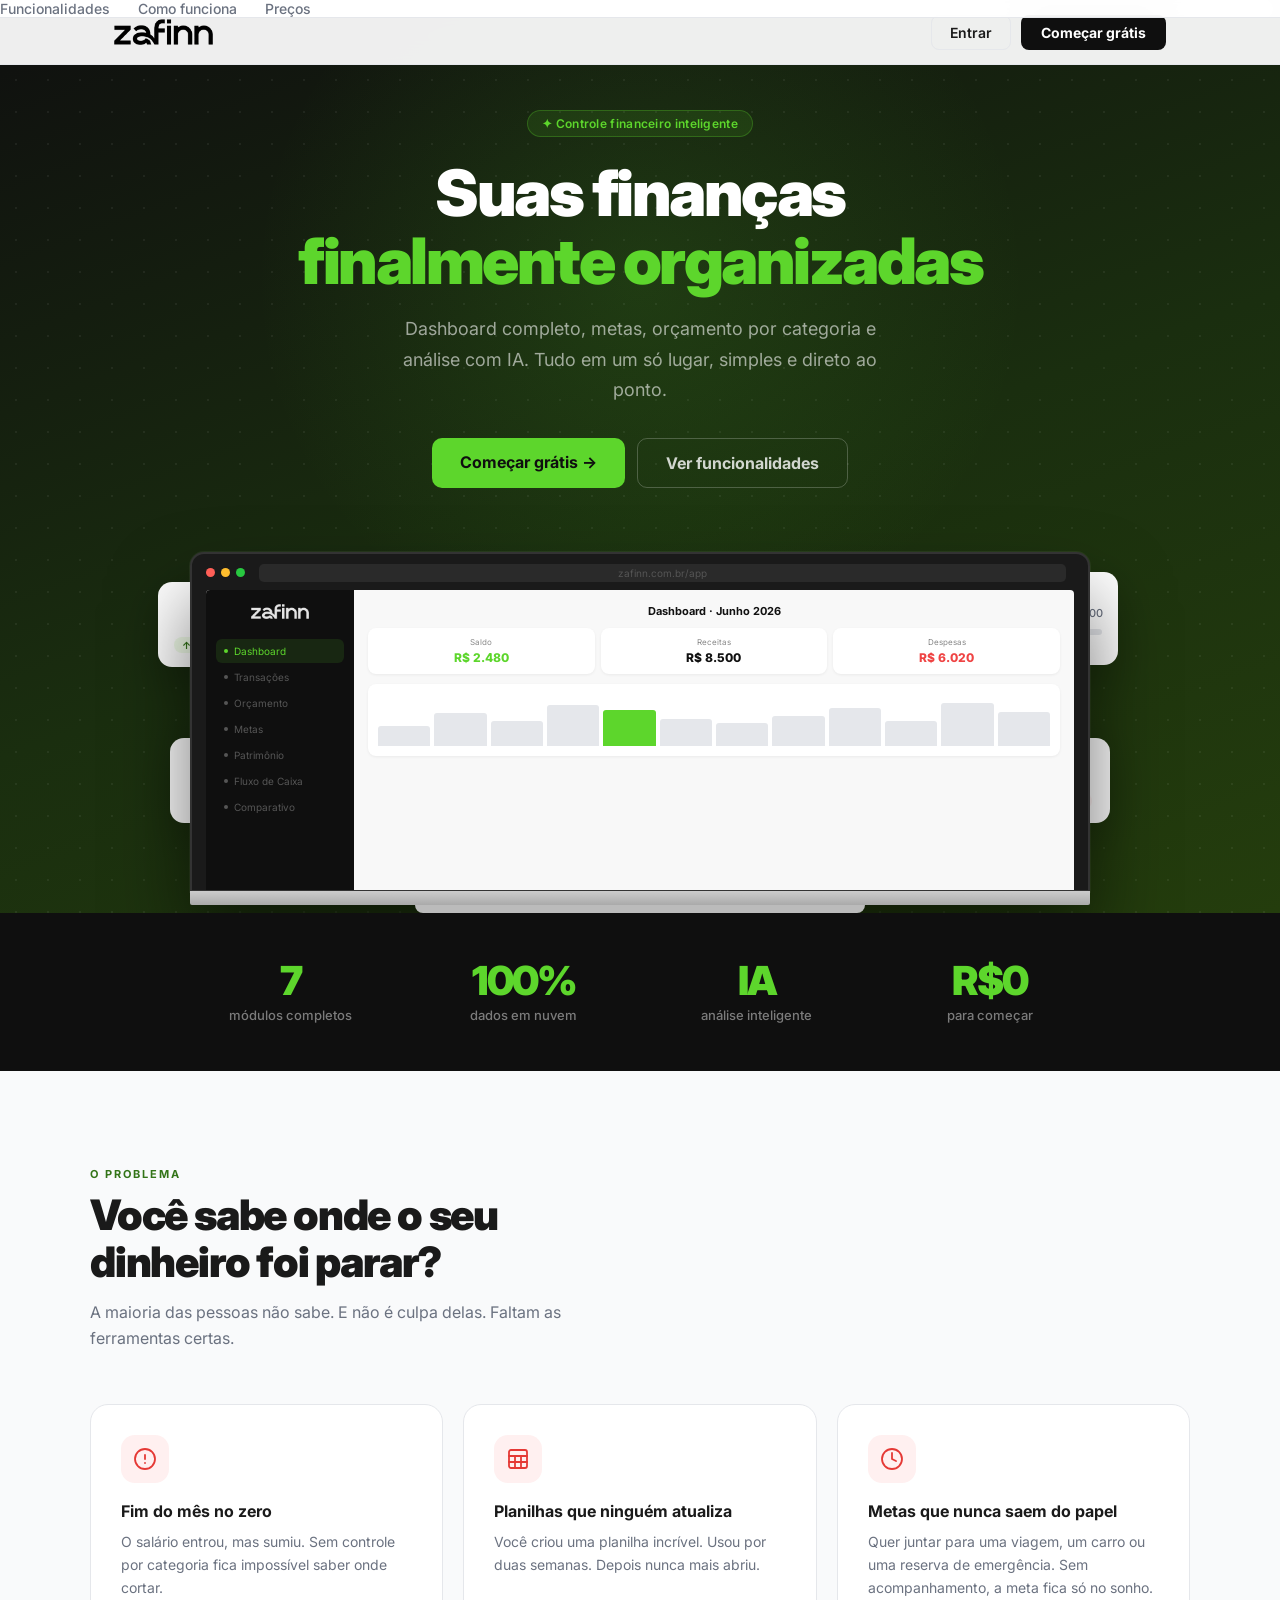
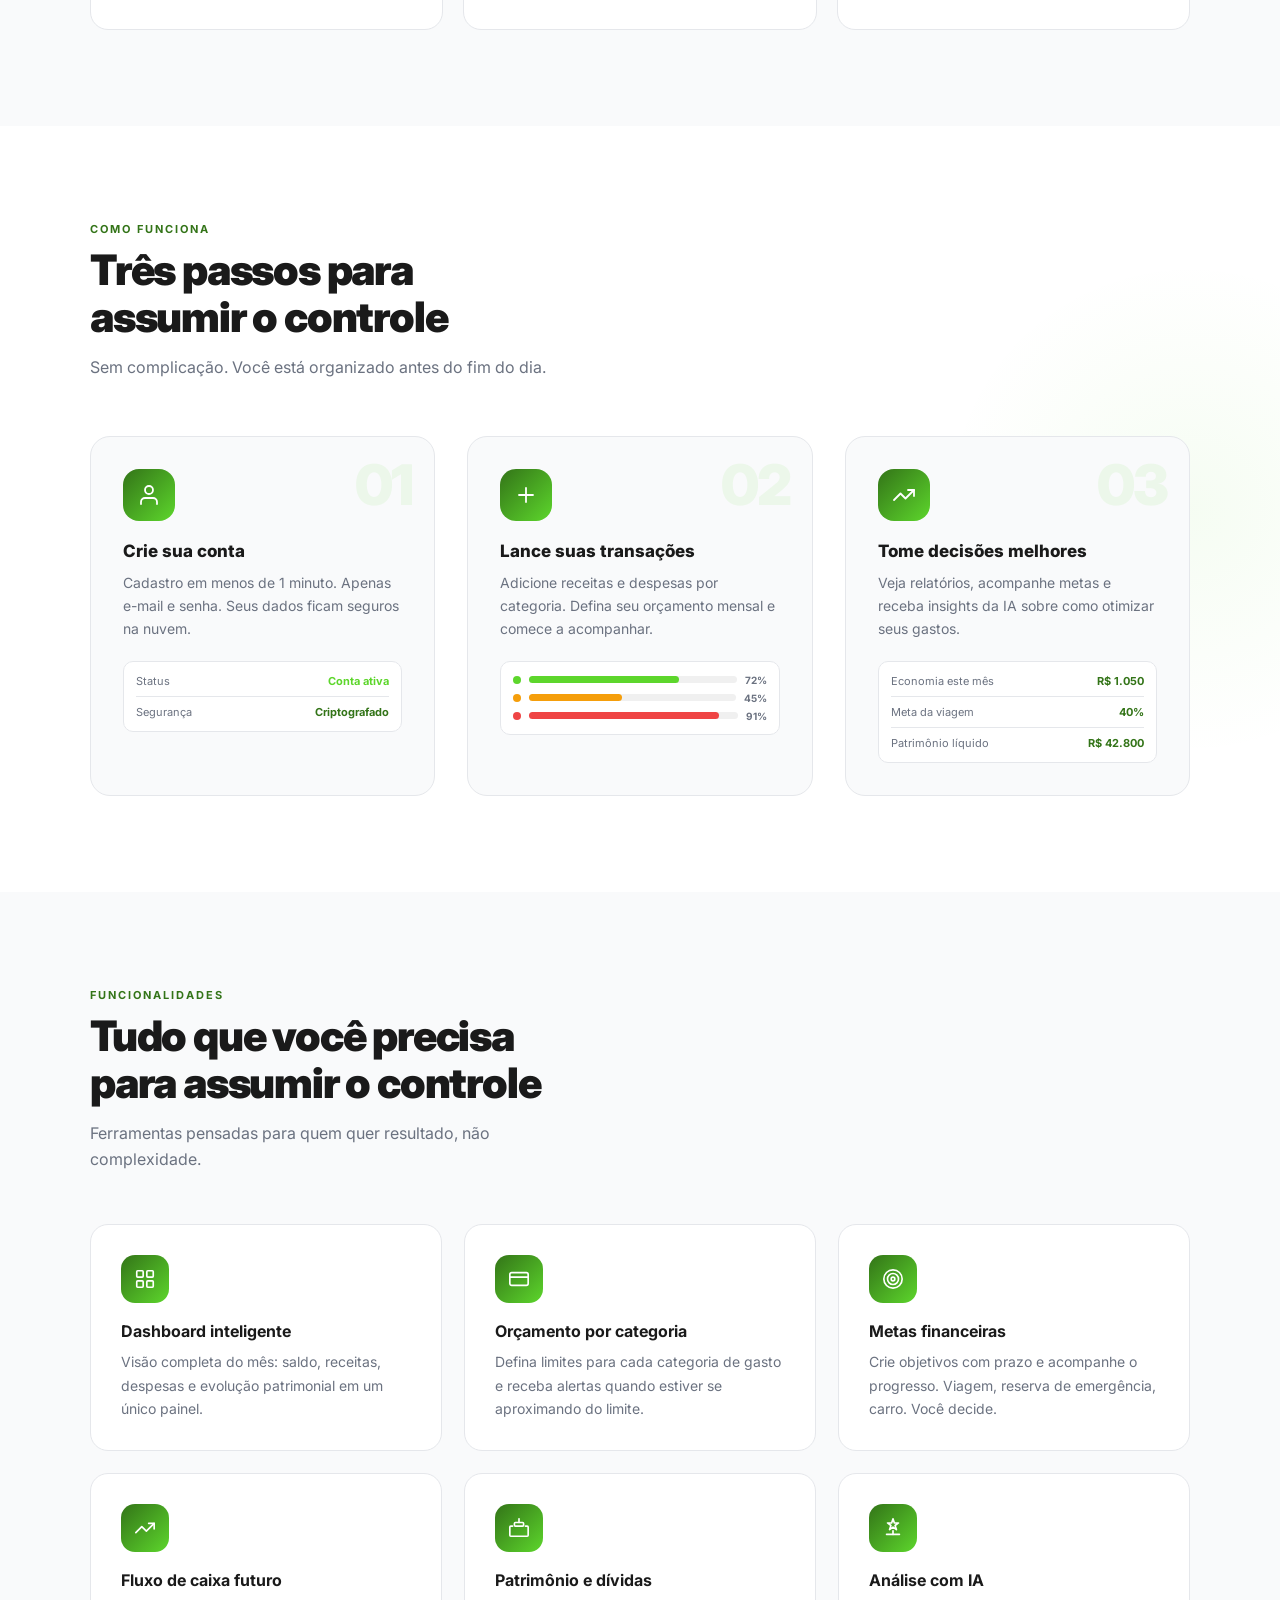
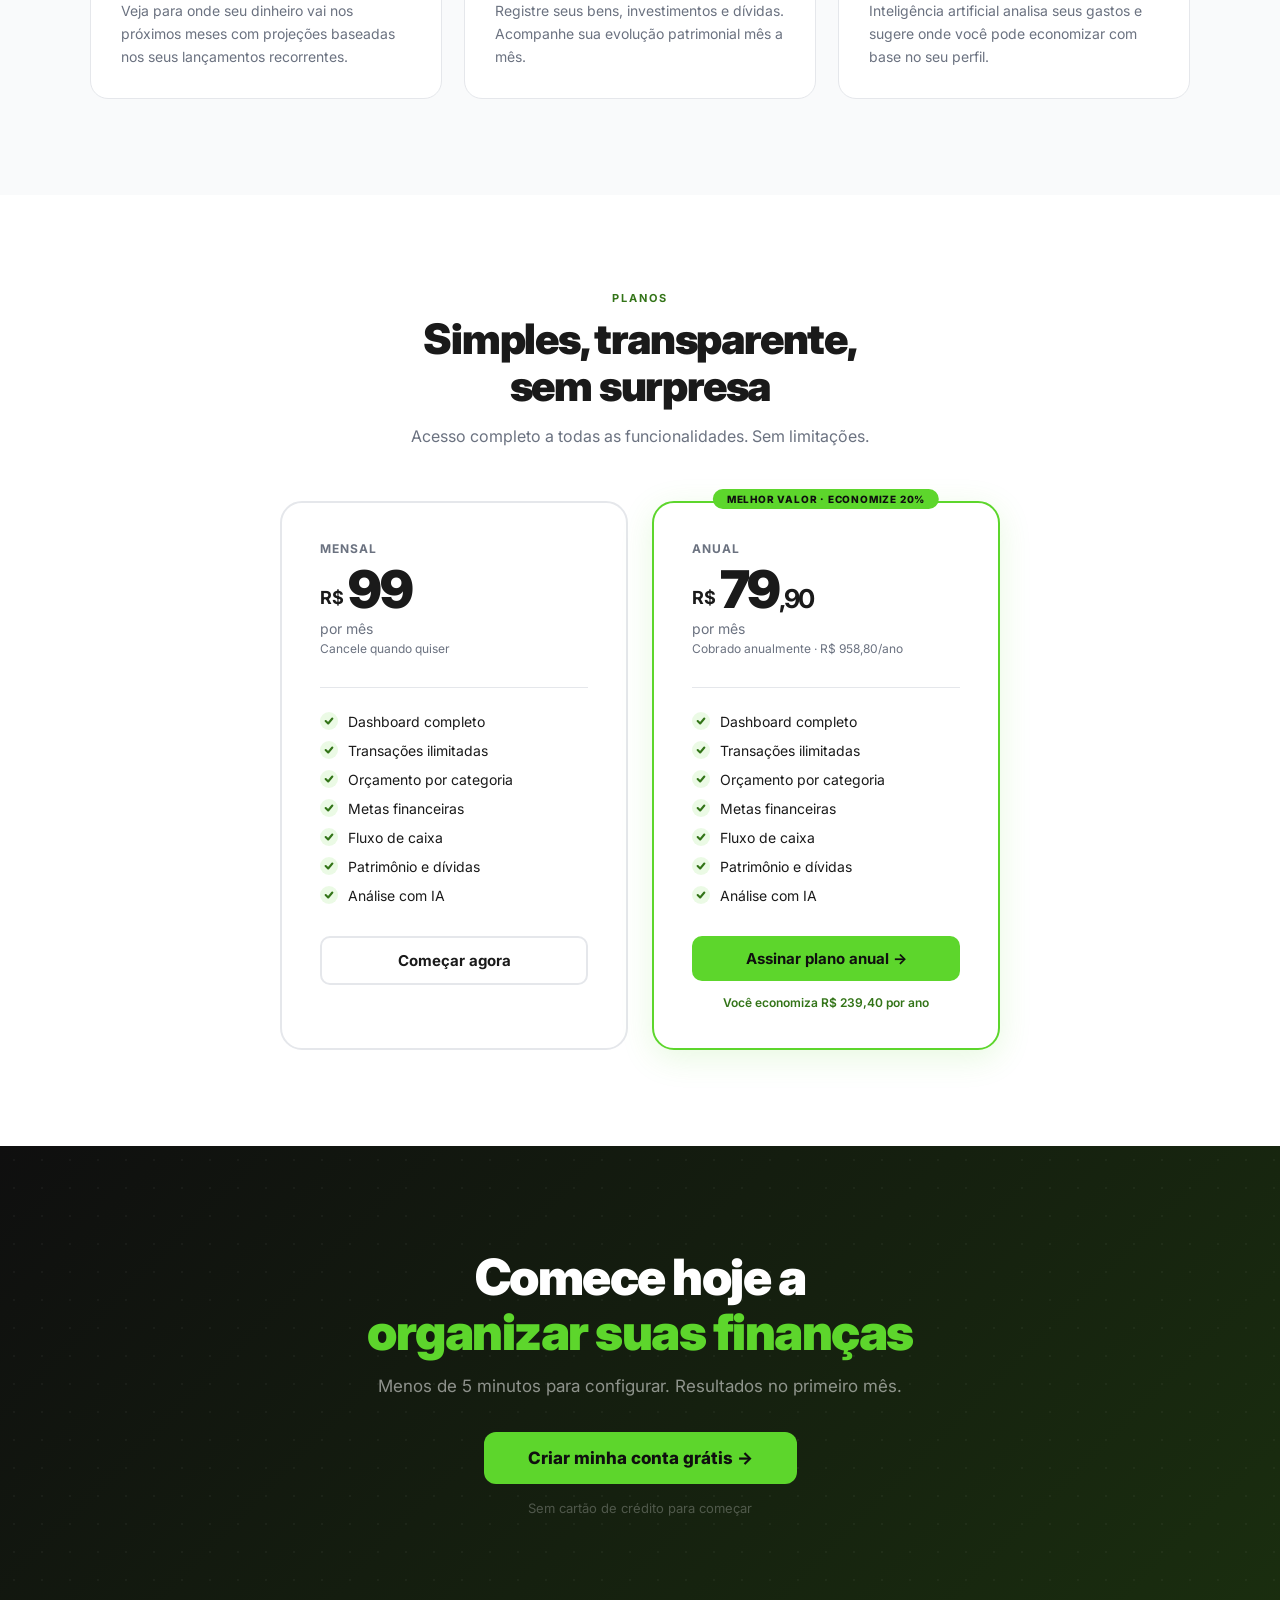
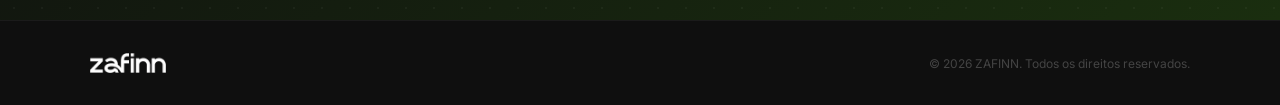
==== commit 428f70d1: "Landing page: cards flutuantes, seção Como Funciona e faixa de métricas Adiciona 4 cards animados fl" ====
--- a/landing.html
+++ b/landing.html
@@ -9,563 +9,556 @@
   <link href="https://fonts.googleapis.com/css2?family=Inter:wght@400;500;600;700;800;900&display=swap" rel="stylesheet">
   <style>
     *, *::before, *::after { box-sizing: border-box; margin: 0; padding: 0; }
-
     :root {
-      --green: #5DD62C;
-      --green-dark: #337418;
-      --black: #0F0F0F;
-      --text: #1a1a1a;
-      --text-muted: #6b7280;
-      --border: #e5e7eb;
-      --bg: #ffffff;
-      --bg-soft: #f9fafb;
+      --green: #5DD62C; --green-dark: #337418;
+      --black: #0F0F0F; --text: #1a1a1a;
+      --muted: #6b7280; --border: #e5e7eb;
+      --bg: #fff; --soft: #f9fafb;
     }
-
     html { scroll-behavior: smooth; }
     body { font-family: 'Inter', sans-serif; color: var(--text); background: var(--bg); -webkit-font-smoothing: antialiased; overflow-x: hidden; }
 
-    /* ── REVEAL ANIMATIONS ── */
-    .reveal {
-      opacity: 0;
-      transform: translateY(32px);
-      transition: opacity 0.65s cubic-bezier(0.16,1,0.3,1), transform 0.65s cubic-bezier(0.16,1,0.3,1);
+    /* ── REVEAL ── */
+    .reveal { opacity: 0; transform: translateY(30px); transition: opacity .65s cubic-bezier(.16,1,.3,1), transform .65s cubic-bezier(.16,1,.3,1); }
+    .reveal.visible { opacity: 1; transform: none; }
+    .d1{transition-delay:.08s} .d2{transition-delay:.16s} .d3{transition-delay:.24s}
+    .d4{transition-delay:.32s} .d5{transition-delay:.40s} .d6{transition-delay:.48s}
+
+    /* ── NAV ── */
+    nav { position: fixed; top: 0; left: 0; right: 0; z-index: 200; background: rgba(255,255,255,.93); backdrop-filter: blur(14px); border-bottom: 1px solid var(--border); transition: box-shadow .3s; }
+    nav.scrolled { box-shadow: 0 2px 20px rgba(0,0,0,.07); }
+    .nav-inner { max-width: 1100px; margin: 0 auto; padding: 0 24px; height: 64px; display: flex; align-items: center; justify-content: space-between; }
+    .nav-logo img { height: 26px; width: auto; filter: brightness(0); display: block; align-self: flex-start; }
+    .nav-links { display: flex; gap: 28px; }
+    .nav-links a { font-size: 14px; font-weight: 500; color: var(--muted); text-decoration: none; transition: color .2s; }
+    .nav-links a:hover { color: var(--text); }
+    .nav-actions { display: flex; align-items: center; gap: 10px; }
+    .btn-ghost { padding: 8px 18px; border-radius: 8px; border: 1.5px solid var(--border); font-size: 14px; font-weight: 600; color: var(--text); background: transparent; cursor: pointer; text-decoration: none; transition: border-color .2s, color .2s; }
+    .btn-ghost:hover { border-color: var(--green); color: var(--green-dark); }
+    .btn-primary { padding: 9px 20px; border-radius: 8px; border: none; font-size: 14px; font-weight: 700; color: #fff; background: var(--black); cursor: pointer; text-decoration: none; transition: transform .2s, opacity .2s; }
+    .btn-primary:hover { opacity: .85; transform: translateY(-1px); }
+
+    /* ── HERO ── */
+    .hero { padding: 110px 24px 0; background: linear-gradient(160deg,#0F0F0F 0%,#1a2e0f 55%,#243d0d 100%); text-align: center; position: relative; overflow: hidden; }
+    .hero-glow { position: absolute; top: -120px; left: 50%; transform: translateX(-50%); width: 800px; height: 800px; background: radial-gradient(circle, rgba(93,214,44,.13) 0%, transparent 68%); pointer-events: none; animation: glow-pulse 7s ease-in-out infinite; }
+    @keyframes glow-pulse { 0%,100%{opacity:1;transform:translateX(-50%) scale(1)} 50%{opacity:.55;transform:translateX(-50%) scale(1.18)} }
+    /* dot grid */
+    .hero-dots { position: absolute; inset: 0; background-image: radial-gradient(rgba(255,255,255,.06) 1px, transparent 1px); background-size: 32px 32px; pointer-events: none; }
+
+    .hero-badge { display: inline-flex; align-items: center; gap: 6px; background: rgba(93,214,44,.11); border: 1px solid rgba(93,214,44,.28); border-radius: 999px; padding: 5px 14px; font-size: 12px; font-weight: 600; color: var(--green); margin-bottom: 22px; letter-spacing: .3px; animation: fadeD .7s cubic-bezier(.16,1,.3,1) both; }
+    @keyframes fadeD { from{opacity:0;transform:translateY(-12px)} to{opacity:1;transform:none} }
+    .hero h1 { font-size: clamp(34px,6vw,64px); font-weight: 900; color: #fff; line-height: 1.07; letter-spacing: -2.5px; margin-bottom: 18px; animation: fadeD .7s .1s cubic-bezier(.16,1,.3,1) both; }
+    .hero h1 span { color: var(--green); }
+    .hero-sub { font-size: clamp(15px,1.8vw,18px); color: rgba(255,255,255,.58); max-width: 520px; margin: 0 auto 32px; line-height: 1.7; animation: fadeD .7s .18s cubic-bezier(.16,1,.3,1) both; }
+    .hero-cta { display: flex; gap: 12px; justify-content: center; flex-wrap: wrap; margin-bottom: 64px; animation: fadeD .7s .26s cubic-bezier(.16,1,.3,1) both; }
+    .btn-hero { padding: 14px 28px; border-radius: 10px; border: none; font-size: 16px; font-weight: 700; cursor: pointer; text-decoration: none; display: inline-block; transition: transform .2s, box-shadow .2s, opacity .2s; }
+    .btn-green { background: var(--green); color: #0F0F0F; }
+    .btn-green:hover { transform: translateY(-2px); box-shadow: 0 8px 28px rgba(93,214,44,.38); }
+    .btn-outline { background: transparent; color: rgba(255,255,255,.8); border: 1.5px solid rgba(255,255,255,.22); }
+    .btn-outline:hover { border-color: rgba(255,255,255,.5); transform: translateY(-1px); }
+
+    /* floating visual */
+    .hero-visual { position: relative; max-width: 900px; margin: 0 auto; animation: fadeUp .9s .34s cubic-bezier(.16,1,.3,1) both; padding-bottom: 0; }
+    @keyframes fadeUp { from{opacity:0;transform:translateY(44px)} to{opacity:1;transform:none} }
+
+    /* laptop frame */
+    .laptop { position: relative; display: inline-block; width: 100%; }
+    .laptop-screen {
+      background: #1a1a1a; border-radius: 14px 14px 0 0;
+      padding: 10px 14px 0; border: 2px solid #333;
+      box-shadow: 0 48px 80px rgba(0,0,0,.55), 0 0 0 1px rgba(255,255,255,.06);
     }
-    .reveal.visible { opacity: 1; transform: translateY(0); }
-    .reveal-d1 { transition-delay: 0.08s; }
-    .reveal-d2 { transition-delay: 0.16s; }
-    .reveal-d3 { transition-delay: 0.24s; }
-    .reveal-d4 { transition-delay: 0.32s; }
-    .reveal-d5 { transition-delay: 0.40s; }
-    .reveal-d6 { transition-delay: 0.48s; }
-
-    /* ── NAV ── */
-    nav {
-      position: fixed; top: 0; left: 0; right: 0; z-index: 100;
-      background: rgba(255,255,255,0.92);
-      backdrop-filter: blur(14px);
-      border-bottom: 1px solid var(--border);
-      transition: box-shadow 0.3s;
+    .laptop-topbar { display: flex; align-items: center; gap: 6px; margin-bottom: 8px; }
+    .l-dot { width: 9px; height: 9px; border-radius: 50%; }
+    .l-dot:nth-child(1){background:#ff5f57} .l-dot:nth-child(2){background:#ffbd2e} .l-dot:nth-child(3){background:#28c840}
+    .l-url { flex: 1; background: #2a2a2a; border-radius: 5px; padding: 3px 10px; font-size: 10px; color: #555; margin: 0 8px; text-align: center; }
+    .laptop-inner { background: #f8f8f8; border-radius: 4px 4px 0 0; display: flex; min-height: 300px; }
+    .l-sidebar { width: 148px; background: #0F0F0F; padding: 14px 10px; flex-shrink: 0; border-radius: 4px 0 0 0; }
+    .l-logo { height: 15px; margin-bottom: 16px; opacity: .9; }
+    .l-nav { padding: 6px 8px; border-radius: 6px; font-size: 10px; color: #555; margin-bottom: 2px; display: flex; align-items: center; gap: 6px; }
+    .l-nav.on { background: rgba(93,214,44,.12); color: #5DD62C; }
+    .l-dot2 { width: 4px; height: 4px; border-radius: 50%; background: currentColor; flex-shrink: 0; }
+    .l-content { flex: 1; padding: 14px; }
+    .l-title { font-size: 11px; font-weight: 700; color: #111; margin-bottom: 10px; }
+    .l-cards { display: grid; grid-template-columns: repeat(3,1fr); gap: 6px; margin-bottom: 10px; }
+    .l-card { background: white; border-radius: 8px; padding: 9px; box-shadow: 0 1px 3px rgba(0,0,0,.06); }
+    .l-card-lbl { font-size: 8px; color: #888; margin-bottom: 3px; }
+    .l-card-val { font-size: 12px; font-weight: 800; color: #111; }
+    .l-card-val.g { color: #5DD62C; } .l-card-val.r { color: #ef4444; }
+    .l-chart { background: white; border-radius: 8px; padding: 10px; box-shadow: 0 1px 3px rgba(0,0,0,.06); height: 72px; display: flex; align-items: flex-end; gap: 4px; }
+    .l-bar { flex: 1; border-radius: 3px 3px 0 0; background: #e5e7eb; }
+    .l-bar.on { background: var(--green); }
+    .laptop-base { background: linear-gradient(to bottom, #ccc, #aaa); height: 14px; border-radius: 0 0 2px 2px; margin-top: -1px; }
+    .laptop-foot { background: #bbb; height: 8px; border-radius: 0 0 8px 8px; width: 50%; margin: 0 auto; }
+
+    /* floating cards */
+    .float-card {
+      position: absolute; background: white; border-radius: 14px;
+      box-shadow: 0 12px 40px rgba(0,0,0,.18); padding: 14px 16px;
+      font-size: 12px; min-width: 140px;
+      animation: float-anim 4s ease-in-out infinite;
     }
-    nav.scrolled { box-shadow: 0 2px 20px rgba(0,0,0,0.08); }
-    .nav-inner {
-      max-width: 1100px; margin: 0 auto; padding: 0 24px;
-      height: 64px; display: flex; align-items: center; justify-content: space-between;
-    }
-    .nav-logo img { height: 26px; width: auto; filter: brightness(0); display: block; align-self: flex-start; }
-    .nav-actions { display: flex; align-items: center; gap: 12px; }
-    .btn-ghost {
-      padding: 8px 18px; border-radius: 8px; border: 1.5px solid var(--border);
-      font-size: 14px; font-weight: 600; color: var(--text); background: transparent;
-      cursor: pointer; text-decoration: none;
-      transition: border-color 0.2s, color 0.2s;
-    }
-    .btn-ghost:hover { border-color: var(--green); color: var(--green-dark); }
-    .btn-primary {
-      padding: 9px 20px; border-radius: 8px; border: none;
-      font-size: 14px; font-weight: 700; color: #fff;
-      background: var(--black); cursor: pointer; text-decoration: none;
-      transition: transform 0.2s, opacity 0.2s;
-    }
-    .btn-primary:hover { opacity: 0.85; transform: translateY(-1px); }
-
-    /* ── HERO ── */
-    .hero {
-      padding: 120px 24px 80px;
-      background: linear-gradient(160deg, #0F0F0F 0%, #1a2e0f 55%, #2a4a10 100%);
-      text-align: center; position: relative; overflow: hidden;
-    }
-    .hero::before {
-      content: ''; position: absolute; top: -180px; left: 50%; transform: translateX(-50%);
-      width: 700px; height: 700px;
-      background: radial-gradient(circle, rgba(93,214,44,0.14) 0%, transparent 70%);
-      pointer-events: none; animation: pulse-glow 6s ease-in-out infinite;
-    }
-    @keyframes pulse-glow {
-      0%, 100% { opacity: 1; transform: translateX(-50%) scale(1); }
-      50% { opacity: 0.6; transform: translateX(-50%) scale(1.15); }
-    }
-    .hero-badge {
-      display: inline-flex; align-items: center; gap: 6px;
-      background: rgba(93,214,44,0.12); border: 1px solid rgba(93,214,44,0.3);
-      border-radius: 999px; padding: 5px 14px;
-      font-size: 12px; font-weight: 600; color: var(--green);
-      margin-bottom: 24px; letter-spacing: 0.3px;
-      animation: fadeDown 0.7s cubic-bezier(0.16,1,0.3,1) both;
-    }
-    @keyframes fadeDown {
-      from { opacity: 0; transform: translateY(-12px); }
-      to   { opacity: 1; transform: translateY(0); }
-    }
-    .hero h1 {
-      font-size: clamp(34px, 6vw, 62px); font-weight: 900;
-      color: #fff; line-height: 1.08; letter-spacing: -2px; margin-bottom: 20px;
-      animation: fadeDown 0.7s 0.1s cubic-bezier(0.16,1,0.3,1) both;
-    }
-    .hero h1 span { color: var(--green); }
-    .hero p {
-      font-size: clamp(16px, 2vw, 19px); color: rgba(255,255,255,0.62);
-      max-width: 540px; margin: 0 auto 36px; line-height: 1.65; font-weight: 400;
-      animation: fadeDown 0.7s 0.18s cubic-bezier(0.16,1,0.3,1) both;
-    }
-    .hero-cta {
-      display: flex; gap: 12px; justify-content: center; flex-wrap: wrap; margin-bottom: 60px;
-      animation: fadeDown 0.7s 0.26s cubic-bezier(0.16,1,0.3,1) both;
-    }
-    .btn-hero {
-      padding: 14px 28px; border-radius: 10px; border: none;
-      font-size: 16px; font-weight: 700; cursor: pointer; text-decoration: none;
-      display: inline-block; transition: transform 0.2s, box-shadow 0.2s, opacity 0.2s;
-    }
-    .btn-hero-green { background: var(--green); color: #0F0F0F; }
-    .btn-hero-green:hover { transform: translateY(-2px); box-shadow: 0 8px 24px rgba(93,214,44,0.35); }
-    .btn-hero-outline {
-      background: transparent; color: rgba(255,255,255,0.8);
-      border: 1.5px solid rgba(255,255,255,0.25);
-    }
-    .btn-hero-outline:hover { border-color: rgba(255,255,255,0.55); transform: translateY(-1px); }
-
-    /* Mockup */
-    .hero-mockup {
-      max-width: 860px; margin: 0 auto;
-      border-radius: 16px; overflow: hidden;
-      box-shadow: 0 48px 96px rgba(0,0,0,0.55), 0 0 0 1px rgba(255,255,255,0.07);
-      animation: fadeUp 0.9s 0.35s cubic-bezier(0.16,1,0.3,1) both;
-      transition: transform 0.4s cubic-bezier(0.16,1,0.3,1);
-    }
-    .hero-mockup:hover { transform: translateY(-4px); }
-    @keyframes fadeUp {
-      from { opacity: 0; transform: translateY(40px); }
-      to   { opacity: 1; transform: translateY(0); }
-    }
-    .mockup-bar {
-      background: #1a1a1a; padding: 10px 16px;
-      display: flex; align-items: center; gap: 6px;
-    }
-    .mockup-dot { width: 10px; height: 10px; border-radius: 50%; }
-    .mockup-dot:nth-child(1) { background: #ff5f57; }
-    .mockup-dot:nth-child(2) { background: #ffbd2e; }
-    .mockup-dot:nth-child(3) { background: #28c840; }
-    .mockup-url {
-      flex: 1; background: #2a2a2a; border-radius: 6px;
-      padding: 4px 12px; font-size: 11px; color: #555; margin: 0 12px; text-align: center;
-    }
-    .mockup-body { background: #f8f8f8; display: flex; min-height: 360px; }
-    .mockup-sidebar { width: 180px; background: #0F0F0F; padding: 16px 12px; flex-shrink: 0; }
-    .mockup-logo { height: 18px; margin-bottom: 20px; opacity: 0.9; }
-    .mockup-nav-item {
-      padding: 8px 10px; border-radius: 7px; font-size: 11px; color: #555;
-      margin-bottom: 2px; display: flex; align-items: center; gap: 8px;
-    }
-    .mockup-nav-item.active { background: rgba(93,214,44,0.12); color: #5DD62C; }
-    .mockup-nav-dot { width: 5px; height: 5px; border-radius: 50%; background: currentColor; flex-shrink: 0; }
-    .mockup-content { flex: 1; padding: 20px; }
-    .mockup-title { font-size: 13px; font-weight: 700; color: #1a1a1a; margin-bottom: 14px; }
-    .mockup-cards { display: grid; grid-template-columns: repeat(3,1fr); gap: 8px; margin-bottom: 12px; }
-    .mockup-card { background: white; border-radius: 10px; padding: 12px; box-shadow: 0 1px 4px rgba(0,0,0,0.06); }
-    .mockup-card-label { font-size: 9px; color: #888; margin-bottom: 4px; }
-    .mockup-card-value { font-size: 14px; font-weight: 800; color: #1a1a1a; }
-    .mockup-card-value.green { color: #5DD62C; }
-    .mockup-card-value.red { color: #ef4444; }
-    .mockup-chart {
-      background: white; border-radius: 10px; padding: 12px;
-      box-shadow: 0 1px 4px rgba(0,0,0,0.06); height: 88px;
-      display: flex; align-items: flex-end; gap: 5px; overflow: hidden;
-    }
-    .mockup-bar-item { flex: 1; border-radius: 4px 4px 0 0; background: #e5e7eb; }
-    .mockup-bar-item.active { background: var(--green); }
-
-    /* ── SHARED SECTION STYLES ── */
+    @keyframes float-anim { 0%,100%{transform:translateY(0)} 50%{transform:translateY(-8px)} }
+    .fc-label { font-size: 10px; color: var(--muted); margin-bottom: 4px; }
+    .fc-value { font-size: 18px; font-weight: 900; letter-spacing: -0.5px; }
+    .fc-value.green { color: var(--green-dark); }
+    .fc-value.red { color: #ef4444; }
+    .fc-badge { display: inline-flex; align-items: center; gap: 4px; background: #f0fce8; color: var(--green-dark); font-size: 10px; font-weight: 700; padding: 2px 8px; border-radius: 999px; margin-top: 4px; }
+    .fc-badge.bad { background: #fef2f2; color: #dc2626; }
+
+    /* progress mini card */
+    .fc-progress { margin-top: 8px; }
+    .fc-prog-label { display: flex; justify-content: space-between; font-size: 10px; color: var(--muted); margin-bottom: 4px; }
+    .fc-prog-track { background: #e5e7eb; border-radius: 999px; height: 6px; }
+    .fc-prog-fill { background: var(--green); border-radius: 999px; height: 6px; }
+
+    /* position of each card */
+    .fc1 { left: -32px; top: 30px; animation-delay: 0s; animation-duration: 4.5s; }
+    .fc2 { right: -28px; top: 20px; animation-delay: 1s; animation-duration: 3.8s; }
+    .fc3 { right: -20px; bottom: 90px; animation-delay: .5s; animation-duration: 4.2s; }
+    .fc4 { left: -20px; bottom: 90px; animation-delay: 1.5s; animation-duration: 5s; }
+
+    /* ── METRICS STRIP ── */
+    .metrics-strip { background: #0F0F0F; padding: 48px 24px; }
+    .metrics-inner { max-width: 900px; margin: 0 auto; display: grid; grid-template-columns: repeat(auto-fit,minmax(180px,1fr)); gap: 32px; text-align: center; }
+    .metric-value { font-size: 40px; font-weight: 900; color: var(--green); letter-spacing: -2px; line-height: 1; margin-bottom: 6px; }
+    .metric-label { font-size: 13px; color: rgba(255,255,255,.45); font-weight: 500; }
+
+    /* ── DORES ── */
+    .section-pain { padding: 96px 24px; background: var(--soft); }
     .section-inner { max-width: 1100px; margin: 0 auto; }
-    .section-label {
-      font-size: 11px; font-weight: 700; letter-spacing: 2px;
-      color: var(--green-dark); text-transform: uppercase; margin-bottom: 10px;
-    }
-    .section-title {
-      font-size: clamp(26px, 4vw, 42px); font-weight: 900;
-      letter-spacing: -1.2px; line-height: 1.12; margin-bottom: 14px;
-    }
-    .section-sub { font-size: 16px; color: var(--text-muted); max-width: 480px; line-height: 1.65; }
-
-    /* ── DORES ── */
-    .section-pain { padding: 88px 24px; background: var(--bg-soft); }
-    .pain-grid { display: grid; grid-template-columns: repeat(auto-fit, minmax(280px, 1fr)); gap: 20px; margin-top: 52px; }
-    .pain-card {
-      background: white; border-radius: 18px; padding: 30px;
-      border: 1.5px solid var(--border);
-      transition: transform 0.3s cubic-bezier(0.16,1,0.3,1), box-shadow 0.3s;
-    }
-    .pain-card:hover { transform: translateY(-5px); box-shadow: 0 16px 40px rgba(0,0,0,0.08); }
-    .pain-icon {
-      width: 48px; height: 48px; border-radius: 14px;
-      background: #fff0f0; display: flex; align-items: center; justify-content: center;
-      margin-bottom: 18px;
-    }
+    .section-label { font-size: 11px; font-weight: 700; letter-spacing: 2px; color: var(--green-dark); text-transform: uppercase; margin-bottom: 10px; }
+    .section-title { font-size: clamp(26px,4vw,42px); font-weight: 900; letter-spacing: -1.2px; line-height: 1.12; margin-bottom: 14px; }
+    .section-sub { font-size: 16px; color: var(--muted); max-width: 480px; line-height: 1.65; }
+    .pain-grid { display: grid; grid-template-columns: repeat(auto-fit,minmax(280px,1fr)); gap: 20px; margin-top: 52px; }
+    .pain-card { background: white; border-radius: 18px; padding: 30px; border: 1.5px solid var(--border); transition: transform .3s cubic-bezier(.16,1,.3,1), box-shadow .3s; }
+    .pain-card:hover { transform: translateY(-5px); box-shadow: 0 16px 40px rgba(0,0,0,.08); }
+    .pain-icon { width: 48px; height: 48px; border-radius: 14px; background: #fff0f0; display: flex; align-items: center; justify-content: center; margin-bottom: 18px; }
     .pain-icon svg { width: 24px; height: 24px; stroke: #e53935; fill: none; stroke-width: 1.8; stroke-linecap: round; stroke-linejoin: round; }
     .pain-title { font-size: 16px; font-weight: 700; margin-bottom: 9px; }
-    .pain-text { font-size: 14px; color: var(--text-muted); line-height: 1.65; }
+    .pain-text { font-size: 14px; color: var(--muted); line-height: 1.65; }
+
+    /* ── COMO FUNCIONA ── */
+    .section-how { padding: 96px 24px; background: var(--bg); position: relative; overflow: hidden; }
+    .section-how::before { content: ''; position: absolute; right: -160px; top: 50%; transform: translateY(-50%); width: 500px; height: 500px; background: radial-gradient(circle, rgba(93,214,44,.06) 0%, transparent 70%); pointer-events: none; }
+    .steps-grid { display: grid; grid-template-columns: repeat(auto-fit,minmax(260px,1fr)); gap: 32px; margin-top: 56px; }
+    .step-card { position: relative; padding: 32px; border-radius: 20px; background: var(--soft); border: 1.5px solid var(--border); transition: transform .3s cubic-bezier(.16,1,.3,1), box-shadow .3s; overflow: hidden; }
+    .step-card:hover { transform: translateY(-5px); box-shadow: 0 20px 48px rgba(0,0,0,.07); }
+    .step-num { position: absolute; top: 20px; right: 22px; font-size: 56px; font-weight: 900; color: rgba(93,214,44,.08); line-height: 1; letter-spacing: -2px; pointer-events: none; }
+    .step-icon { width: 52px; height: 52px; border-radius: 16px; background: linear-gradient(135deg, var(--green-dark), var(--green)); display: flex; align-items: center; justify-content: center; margin-bottom: 20px; }
+    .step-icon svg { width: 24px; height: 24px; stroke: white; fill: none; stroke-width: 1.8; stroke-linecap: round; stroke-linejoin: round; }
+    .step-title { font-size: 17px; font-weight: 800; margin-bottom: 10px; }
+    .step-text { font-size: 14px; color: var(--muted); line-height: 1.65; }
+    /* small ui snippet inside step card */
+    .step-snippet { margin-top: 20px; background: white; border-radius: 10px; padding: 12px; border: 1px solid var(--border); }
+    .snip-row { display: flex; align-items: center; gap: 8px; margin-bottom: 6px; }
+    .snip-dot { width: 8px; height: 8px; border-radius: 50%; flex-shrink: 0; }
+    .snip-bar-wrap { flex: 1; background: #f0f0f0; border-radius: 999px; height: 7px; }
+    .snip-bar-fill { background: var(--green); border-radius: 999px; height: 7px; }
+    .snip-pct { font-size: 10px; font-weight: 700; color: var(--muted); flex-shrink: 0; }
+    .snip-line { height: 1px; background: var(--border); margin: 8px 0; }
+    .snip-stat { display: flex; justify-content: space-between; font-size: 11px; }
+    .snip-stat span:first-child { color: var(--muted); }
+    .snip-stat span:last-child { font-weight: 700; color: var(--green-dark); }
 
     /* ── FEATURES ── */
-    .section-features { padding: 88px 24px; background: var(--bg); }
-    .features-grid { display: grid; grid-template-columns: repeat(auto-fit, minmax(300px, 1fr)); gap: 22px; margin-top: 52px; }
-    .feature-card {
-      background: var(--bg-soft); border-radius: 18px; padding: 30px;
-      border: 1.5px solid var(--border);
-      transition: transform 0.3s cubic-bezier(0.16,1,0.3,1), box-shadow 0.3s, border-color 0.3s;
-    }
-    .feature-card:hover {
-      transform: translateY(-5px);
-      border-color: var(--green);
-      box-shadow: 0 16px 40px rgba(93,214,44,0.1);
-    }
-    .feature-icon {
-      width: 48px; height: 48px; border-radius: 14px;
-      background: linear-gradient(135deg, var(--green-dark), var(--green));
-      display: flex; align-items: center; justify-content: center; margin-bottom: 18px;
-    }
+    .section-features { padding: 96px 24px; background: var(--soft); }
+    .features-grid { display: grid; grid-template-columns: repeat(auto-fit,minmax(300px,1fr)); gap: 22px; margin-top: 52px; }
+    .feature-card { background: var(--bg); border-radius: 18px; padding: 30px; border: 1.5px solid var(--border); transition: transform .3s cubic-bezier(.16,1,.3,1), box-shadow .3s, border-color .3s; }
+    .feature-card:hover { transform: translateY(-5px); border-color: var(--green); box-shadow: 0 16px 40px rgba(93,214,44,.09); }
+    .feature-icon { width: 48px; height: 48px; border-radius: 14px; background: linear-gradient(135deg, var(--green-dark), var(--green)); display: flex; align-items: center; justify-content: center; margin-bottom: 18px; }
     .feature-icon svg { width: 22px; height: 22px; stroke: white; fill: none; stroke-width: 1.8; stroke-linecap: round; stroke-linejoin: round; }
     .feature-title { font-size: 16px; font-weight: 700; margin-bottom: 9px; }
-    .feature-text { font-size: 14px; color: var(--text-muted); line-height: 1.65; }
+    .feature-text { font-size: 14px; color: var(--muted); line-height: 1.65; }
 
     /* ── PREÇOS ── */
-    .section-pricing { padding: 88px 24px; background: var(--bg-soft); }
-    .pricing-grid {
-      display: grid; grid-template-columns: repeat(auto-fit, minmax(300px, 1fr));
-      gap: 24px; margin-top: 52px; max-width: 720px; margin-left: auto; margin-right: auto;
-    }
-    .pricing-card {
-      background: white; border-radius: 22px; padding: 38px;
-      border: 2px solid var(--border); position: relative;
-      transition: transform 0.3s cubic-bezier(0.16,1,0.3,1), box-shadow 0.3s;
-    }
-    .pricing-card:hover { transform: translateY(-4px); box-shadow: 0 20px 48px rgba(0,0,0,0.08); }
-    .pricing-card.featured {
-      border-color: var(--green);
-      box-shadow: 0 8px 32px rgba(93,214,44,0.15);
-    }
-    .pricing-card.featured:hover { box-shadow: 0 24px 56px rgba(93,214,44,0.22); }
-    .pricing-badge {
-      position: absolute; top: -14px; left: 50%; transform: translateX(-50%);
-      background: var(--green); color: #0F0F0F;
-      font-size: 10px; font-weight: 800; letter-spacing: 0.8px;
-      padding: 4px 14px; border-radius: 999px; white-space: nowrap; text-transform: uppercase;
-    }
-    .pricing-plan { font-size: 12px; font-weight: 700; color: var(--text-muted); margin-bottom: 8px; text-transform: uppercase; letter-spacing: 1px; }
+    .section-pricing { padding: 96px 24px; background: var(--bg); }
+    .pricing-grid { display: grid; grid-template-columns: repeat(auto-fit,minmax(300px,1fr)); gap: 24px; margin-top: 52px; max-width: 720px; margin-left: auto; margin-right: auto; }
+    .pricing-card { background: white; border-radius: 22px; padding: 38px; border: 2px solid var(--border); position: relative; transition: transform .3s cubic-bezier(.16,1,.3,1), box-shadow .3s; }
+    .pricing-card:hover { transform: translateY(-4px); box-shadow: 0 20px 48px rgba(0,0,0,.08); }
+    .pricing-card.featured { border-color: var(--green); box-shadow: 0 8px 32px rgba(93,214,44,.15); }
+    .pricing-card.featured:hover { box-shadow: 0 24px 56px rgba(93,214,44,.22); }
+    .pricing-badge { position: absolute; top: -14px; left: 50%; transform: translateX(-50%); background: var(--green); color: #0F0F0F; font-size: 10px; font-weight: 800; letter-spacing: .8px; padding: 4px 14px; border-radius: 999px; white-space: nowrap; text-transform: uppercase; }
+    .pricing-plan { font-size: 12px; font-weight: 700; color: var(--muted); margin-bottom: 8px; text-transform: uppercase; letter-spacing: 1px; }
     .pricing-price { display: flex; align-items: flex-end; gap: 4px; margin-bottom: 4px; }
-    .pricing-currency { font-size: 18px; font-weight: 700; margin-bottom: 8px; color: var(--text); }
+    .pricing-currency { font-size: 18px; font-weight: 700; margin-bottom: 8px; }
     .pricing-value { font-size: 52px; font-weight: 900; letter-spacing: -2px; line-height: 1; }
-    .pricing-period { font-size: 14px; color: var(--text-muted); margin-bottom: 4px; }
-    .pricing-note { font-size: 12px; color: var(--text-muted); margin-bottom: 28px; min-height: 18px; }
+    .pricing-period { font-size: 14px; color: var(--muted); margin-bottom: 4px; }
+    .pricing-note { font-size: 12px; color: var(--muted); margin-bottom: 28px; min-height: 18px; }
     .pricing-divider { border: none; border-top: 1px solid var(--border); margin-bottom: 24px; }
     .pricing-features { list-style: none; margin-bottom: 32px; }
-    .pricing-features li {
-      display: flex; align-items: center; gap: 10px;
-      font-size: 14px; color: var(--text); margin-bottom: 11px;
-    }
-    .pricing-check { width: 18px; height: 18px; border-radius: 50%; background: rgba(93,214,44,0.12); display: flex; align-items: center; justify-content: center; flex-shrink: 0; }
-    .pricing-check svg { width: 10px; height: 10px; stroke: var(--green-dark); fill: none; stroke-width: 2.5; stroke-linecap: round; stroke-linejoin: round; }
-    .btn-plan {
-      width: 100%; padding: 13px; border-radius: 10px; border: none;
-      font-size: 15px; font-weight: 700; cursor: pointer; text-decoration: none;
-      display: block; text-align: center; transition: opacity 0.2s, transform 0.2s, box-shadow 0.2s;
-    }
+    .pricing-features li { display: flex; align-items: center; gap: 10px; font-size: 14px; margin-bottom: 11px; }
+    .pcheck { width: 18px; height: 18px; border-radius: 50%; background: rgba(93,214,44,.12); display: flex; align-items: center; justify-content: center; flex-shrink: 0; }
+    .pcheck svg { width: 10px; height: 10px; stroke: var(--green-dark); fill: none; stroke-width: 2.5; stroke-linecap: round; stroke-linejoin: round; }
+    .btn-plan { width: 100%; padding: 13px; border-radius: 10px; border: none; font-size: 15px; font-weight: 700; cursor: pointer; text-decoration: none; display: block; text-align: center; transition: opacity .2s, transform .2s, box-shadow .2s; }
     .btn-plan-green { background: var(--green); color: #0F0F0F; }
-    .btn-plan-green:hover { opacity: 0.88; transform: translateY(-2px); box-shadow: 0 8px 24px rgba(93,214,44,0.3); }
+    .btn-plan-green:hover { opacity: .88; transform: translateY(-2px); box-shadow: 0 8px 24px rgba(93,214,44,.3); }
     .btn-plan-outline { background: transparent; color: var(--text); border: 2px solid var(--border); }
     .btn-plan-outline:hover { border-color: var(--green); color: var(--green-dark); transform: translateY(-1px); }
     .pricing-economy { text-align: center; margin-top: 14px; font-size: 12px; color: var(--green-dark); font-weight: 600; }
 
-    /* ── CTA FINAL ── */
-    .section-cta {
-      padding: 100px 24px;
-      background: linear-gradient(135deg, #0F0F0F 0%, #1a2e0f 100%);
-      text-align: center;
-    }
-    .section-cta h2 {
-      font-size: clamp(30px, 5vw, 50px); font-weight: 900;
-      color: white; letter-spacing: -1.5px; line-height: 1.1; margin-bottom: 16px;
-    }
+    /* ── CTA ── */
+    .section-cta { padding: 104px 24px; background: linear-gradient(135deg,#0F0F0F 0%,#1a2e0f 100%); text-align: center; position: relative; overflow: hidden; }
+    .section-cta::before { content:''; position:absolute; inset:0; background-image: radial-gradient(rgba(255,255,255,.04) 1px, transparent 1px); background-size: 28px 28px; pointer-events:none; }
+    .section-cta h2 { font-size: clamp(30px,5vw,50px); font-weight: 900; color: white; letter-spacing: -1.5px; line-height: 1.1; margin-bottom: 16px; position: relative; }
     .section-cta h2 span { color: var(--green); }
-    .section-cta p { font-size: 17px; color: rgba(255,255,255,0.55); margin-bottom: 36px; }
-    .btn-cta-big {
-      display: inline-block; padding: 16px 42px; border-radius: 12px;
-      background: var(--green); color: #0F0F0F;
-      font-size: 17px; font-weight: 800; text-decoration: none;
-      transition: transform 0.2s, box-shadow 0.2s, opacity 0.2s;
-    }
-    .btn-cta-big:hover { transform: translateY(-3px); box-shadow: 0 12px 32px rgba(93,214,44,0.4); }
-    .cta-note { font-size: 13px; color: rgba(255,255,255,0.28); margin-top: 16px; }
+    .section-cta p { font-size: 17px; color: rgba(255,255,255,.52); margin-bottom: 36px; position: relative; }
+    .btn-cta-big { display: inline-block; padding: 16px 44px; border-radius: 12px; background: var(--green); color: #0F0F0F; font-size: 17px; font-weight: 800; text-decoration: none; transition: transform .2s, box-shadow .2s; position: relative; }
+    .btn-cta-big:hover { transform: translateY(-3px); box-shadow: 0 14px 36px rgba(93,214,44,.42); }
+    .cta-note { font-size: 13px; color: rgba(255,255,255,.25); margin-top: 16px; position: relative; }
 
     /* ── FOOTER ── */
-    footer { background: #0F0F0F; padding: 32px 24px; border-top: 1px solid rgba(255,255,255,0.06); }
-    .footer-inner {
-      max-width: 1100px; margin: 0 auto;
-      display: flex; align-items: center; justify-content: space-between; flex-wrap: wrap; gap: 12px;
-    }
+    footer { background: #0F0F0F; padding: 32px 24px; border-top: 1px solid rgba(255,255,255,.05); }
+    .footer-inner { max-width: 1100px; margin: 0 auto; display: flex; align-items: center; justify-content: space-between; flex-wrap: wrap; gap: 12px; }
     .footer-logo img { height: 20px; width: auto; display: block; }
     .footer-copy { font-size: 12px; color: #444; }
 
     /* ── RESPONSIVE ── */
-    @media (max-width: 768px) {
+    @media(max-width:768px) {
+      .nav-links { display: none; }
       .nav-actions .btn-ghost { display: none; }
-      .mockup-sidebar { display: none; }
-      .mockup-cards { grid-template-columns: repeat(2,1fr); }
+      .l-sidebar { display: none; }
+      .l-cards { grid-template-columns: repeat(2,1fr); }
+      .fc1,.fc2,.fc3,.fc4 { display: none; }
+      .hero-visual { padding: 0 8px; }
     }
-    @media (max-width: 480px) {
-      .hero { padding: 100px 20px 60px; }
-      .section-pain, .section-features, .section-pricing { padding: 60px 20px; }
+    @media(max-width:480px) {
+      .hero { padding: 96px 16px 0; }
+      .section-pain,.section-how,.section-features,.section-pricing { padding: 64px 16px; }
     }
   </style>
 </head>
 <body>
 
-  <!-- NAV -->
-  <nav id="main-nav">
-    <div class="nav-inner">
-      <a class="nav-logo" href="#">
-        <img src="images/logo.png" alt="ZAFINN">
-      </a>
-      <div class="nav-actions">
-        <a href="index.html" class="btn-ghost">Entrar</a>
-        <a href="index.html" class="btn-primary">Começar grátis</a>
-      </div>
-    </div>
-  </nav>
-
-  <!-- HERO -->
-  <section class="hero">
-    <div class="hero-badge">✦ Controle financeiro inteligente</div>
-    <h1>Suas finanças<br><span>finalmente organizadas</span></h1>
-    <p>Dashboard completo, metas, orçamento por categoria e análise com IA. Tudo em um só lugar, simples e direto ao ponto.</p>
-    <div class="hero-cta">
-      <a href="index.html" class="btn-hero btn-hero-green">Começar grátis →</a>
-      <a href="#funcionalidades" class="btn-hero btn-hero-outline">Ver funcionalidades</a>
-    </div>
-    <div class="hero-mockup">
-      <div class="mockup-bar">
-        <div class="mockup-dot"></div>
-        <div class="mockup-dot"></div>
-        <div class="mockup-dot"></div>
-        <div class="mockup-url">zafinn.com.br/app</div>
-      </div>
-      <div class="mockup-body">
-        <div class="mockup-sidebar">
-          <img src="images/logo.png" alt="ZAFINN" class="mockup-logo">
-          <div class="mockup-nav-item active"><span class="mockup-nav-dot"></span> Dashboard</div>
-          <div class="mockup-nav-item"><span class="mockup-nav-dot"></span> Transações</div>
-          <div class="mockup-nav-item"><span class="mockup-nav-dot"></span> Orçamento</div>
-          <div class="mockup-nav-item"><span class="mockup-nav-dot"></span> Metas</div>
-          <div class="mockup-nav-item"><span class="mockup-nav-dot"></span> Patrimônio</div>
-          <div class="mockup-nav-item"><span class="mockup-nav-dot"></span> Fluxo de Caixa</div>
-          <div class="mockup-nav-item"><span class="mockup-nav-dot"></span> Comparativo</div>
-        </div>
-        <div class="mockup-content">
-          <div class="mockup-title">Dashboard · Junho 2026</div>
-          <div class="mockup-cards">
-            <div class="mockup-card">
-              <div class="mockup-card-label">Saldo do mês</div>
-              <div class="mockup-card-value green">R$ 2.480</div>
+<!-- NAV -->
+<nav id="nav">
+  <div class="nav-inner">
+    <a class="nav-logo" href="#"><img src="images/logo.png" alt="ZAFINN"></a>
+    <nav class="nav-links">
+      <a href="#funcionalidades">Funcionalidades</a>
+      <a href="#como-funciona">Como funciona</a>
+      <a href="#precos">Preços</a>
+    </nav>
+    <div class="nav-actions">
+      <a href="index.html" class="btn-ghost">Entrar</a>
+      <a href="index.html" class="btn-primary">Começar grátis</a>
+    </div>
+  </div>
+</nav>
+
+<!-- HERO -->
+<section class="hero">
+  <div class="hero-glow"></div>
+  <div class="hero-dots"></div>
+  <div class="hero-badge">✦ Controle financeiro inteligente</div>
+  <h1>Suas finanças<br><span>finalmente organizadas</span></h1>
+  <p class="hero-sub">Dashboard completo, metas, orçamento por categoria e análise com IA. Tudo em um só lugar, simples e direto ao ponto.</p>
+  <div class="hero-cta">
+    <a href="index.html" class="btn-hero btn-green">Começar grátis →</a>
+    <a href="#funcionalidades" class="btn-hero btn-outline">Ver funcionalidades</a>
+  </div>
+
+  <div class="hero-visual">
+    <!-- floating card: saldo -->
+    <div class="float-card fc1">
+      <div class="fc-label">Saldo do mês</div>
+      <div class="fc-value green">R$ 2.480</div>
+      <div class="fc-badge">↑ 12% vs mês anterior</div>
+    </div>
+    <!-- floating card: meta -->
+    <div class="float-card fc2">
+      <div class="fc-label">Meta · Viagem Europa</div>
+      <div class="fc-value" style="font-size:15px;margin-bottom:8px">R$ 3.200 <span style="font-size:11px;color:var(--muted);font-weight:500">de R$ 8.000</span></div>
+      <div class="fc-prog-track"><div class="fc-prog-fill" style="width:40%"></div></div>
+      <div style="font-size:10px;color:var(--muted);margin-top:4px">40% concluído</div>
+    </div>
+    <!-- floating card: alerta -->
+    <div class="float-card fc3" style="min-width:160px">
+      <div class="fc-label">Alimentação</div>
+      <div class="fc-value red">R$ 890</div>
+      <div class="fc-badge bad">↑ 18% acima do limite</div>
+    </div>
+    <!-- floating card: economia -->
+    <div class="float-card fc4">
+      <div class="fc-label">Economia no mês</div>
+      <div class="fc-value green">R$ 1.050</div>
+      <div class="fc-badge">✓ Meta atingida</div>
+    </div>
+
+    <!-- laptop mockup -->
+    <div class="laptop">
+      <div class="laptop-screen">
+        <div class="laptop-topbar">
+          <div class="l-dot"></div><div class="l-dot"></div><div class="l-dot"></div>
+          <div class="l-url">zafinn.com.br/app</div>
+        </div>
+        <div class="laptop-inner">
+          <div class="l-sidebar">
+            <img src="images/logo.png" alt="ZAFINN" class="l-logo">
+            <div class="l-nav on"><span class="l-dot2"></span>Dashboard</div>
+            <div class="l-nav"><span class="l-dot2"></span>Transações</div>
+            <div class="l-nav"><span class="l-dot2"></span>Orçamento</div>
+            <div class="l-nav"><span class="l-dot2"></span>Metas</div>
+            <div class="l-nav"><span class="l-dot2"></span>Patrimônio</div>
+            <div class="l-nav"><span class="l-dot2"></span>Fluxo de Caixa</div>
+            <div class="l-nav"><span class="l-dot2"></span>Comparativo</div>
+          </div>
+          <div class="l-content">
+            <div class="l-title">Dashboard · Junho 2026</div>
+            <div class="l-cards">
+              <div class="l-card"><div class="l-card-lbl">Saldo</div><div class="l-card-val g">R$ 2.480</div></div>
+              <div class="l-card"><div class="l-card-lbl">Receitas</div><div class="l-card-val">R$ 8.500</div></div>
+              <div class="l-card"><div class="l-card-lbl">Despesas</div><div class="l-card-val r">R$ 6.020</div></div>
             </div>
-            <div class="mockup-card">
-              <div class="mockup-card-label">Receitas</div>
-              <div class="mockup-card-value">R$ 8.500</div>
-            </div>
-            <div class="mockup-card">
-              <div class="mockup-card-label">Despesas</div>
-              <div class="mockup-card-value red">R$ 6.020</div>
+            <div class="l-chart">
+              <div class="l-bar" style="height:38%"></div><div class="l-bar" style="height:62%"></div>
+              <div class="l-bar" style="height:48%"></div><div class="l-bar" style="height:78%"></div>
+              <div class="l-bar on" style="height:68%"></div><div class="l-bar" style="height:52%"></div>
+              <div class="l-bar" style="height:44%"></div><div class="l-bar" style="height:58%"></div>
+              <div class="l-bar" style="height:72%"></div><div class="l-bar" style="height:48%"></div>
+              <div class="l-bar" style="height:83%"></div><div class="l-bar" style="height:65%"></div>
             </div>
           </div>
-          <div class="mockup-chart">
-            <div class="mockup-bar-item" style="height:40%"></div>
-            <div class="mockup-bar-item" style="height:65%"></div>
-            <div class="mockup-bar-item" style="height:50%"></div>
-            <div class="mockup-bar-item" style="height:80%"></div>
-            <div class="mockup-bar-item active" style="height:70%"></div>
-            <div class="mockup-bar-item" style="height:55%"></div>
-            <div class="mockup-bar-item" style="height:45%"></div>
-            <div class="mockup-bar-item" style="height:60%"></div>
-            <div class="mockup-bar-item" style="height:75%"></div>
-            <div class="mockup-bar-item" style="height:50%"></div>
-            <div class="mockup-bar-item" style="height:85%"></div>
-            <div class="mockup-bar-item" style="height:68%"></div>
+        </div>
+      </div>
+      <div class="laptop-base"></div>
+      <div class="laptop-foot"></div>
+    </div>
+  </div>
+</section>
+
+<!-- METRICS -->
+<div class="metrics-strip">
+  <div class="metrics-inner">
+    <div class="reveal">
+      <div class="metric-value">7</div>
+      <div class="metric-label">módulos completos</div>
+    </div>
+    <div class="reveal d1">
+      <div class="metric-value">100%</div>
+      <div class="metric-label">dados em nuvem</div>
+    </div>
+    <div class="reveal d2">
+      <div class="metric-value">IA</div>
+      <div class="metric-label">análise inteligente</div>
+    </div>
+    <div class="reveal d3">
+      <div class="metric-value">R$0</div>
+      <div class="metric-label">para começar</div>
+    </div>
+  </div>
+</div>
+
+<!-- DORES -->
+<section class="section-pain">
+  <div class="section-inner">
+    <div class="section-label reveal">O problema</div>
+    <h2 class="section-title reveal d1">Você sabe onde o seu<br>dinheiro foi parar?</h2>
+    <p class="section-sub reveal d2">A maioria das pessoas não sabe. E não é culpa delas. Faltam as ferramentas certas.</p>
+    <div class="pain-grid">
+      <div class="pain-card reveal d1">
+        <div class="pain-icon"><svg viewBox="0 0 24 24"><circle cx="12" cy="12" r="10"/><line x1="12" y1="8" x2="12" y2="12"/><line x1="12" y1="16" x2="12.01" y2="16"/></svg></div>
+        <div class="pain-title">Fim do mês no zero</div>
+        <div class="pain-text">O salário entrou, mas sumiu. Sem controle por categoria fica impossível saber onde cortar.</div>
+      </div>
+      <div class="pain-card reveal d2">
+        <div class="pain-icon"><svg viewBox="0 0 24 24"><rect x="3" y="3" width="18" height="18" rx="2"/><line x1="3" y1="9" x2="21" y2="9"/><line x1="3" y1="15" x2="21" y2="15"/><line x1="9" y1="9" x2="9" y2="21"/><line x1="15" y1="9" x2="15" y2="21"/></svg></div>
+        <div class="pain-title">Planilhas que ninguém atualiza</div>
+        <div class="pain-text">Você criou uma planilha incrível. Usou por duas semanas. Depois nunca mais abriu.</div>
+      </div>
+      <div class="pain-card reveal d3">
+        <div class="pain-icon"><svg viewBox="0 0 24 24"><circle cx="12" cy="12" r="10"/><polyline points="12 6 12 12 16 14"/></svg></div>
+        <div class="pain-title">Metas que nunca saem do papel</div>
+        <div class="pain-text">Quer juntar para uma viagem, um carro ou uma reserva de emergência. Sem acompanhamento, a meta fica só no sonho.</div>
+      </div>
+    </div>
+  </div>
+</section>
+
+<!-- COMO FUNCIONA -->
+<section class="section-how" id="como-funciona">
+  <div class="section-inner">
+    <div class="section-label reveal">Como funciona</div>
+    <h2 class="section-title reveal d1">Três passos para<br>assumir o controle</h2>
+    <p class="section-sub reveal d2">Sem complicação. Você está organizado antes do fim do dia.</p>
+    <div class="steps-grid">
+
+      <div class="step-card reveal d1">
+        <div class="step-num">01</div>
+        <div class="step-icon">
+          <svg viewBox="0 0 24 24"><path d="M20 21v-2a4 4 0 0 0-4-4H8a4 4 0 0 0-4 4v2"/><circle cx="12" cy="7" r="4"/></svg>
+        </div>
+        <div class="step-title">Crie sua conta</div>
+        <div class="step-text">Cadastro em menos de 1 minuto. Apenas e-mail e senha. Seus dados ficam seguros na nuvem.</div>
+        <div class="step-snippet">
+          <div class="snip-stat"><span>Status</span><span style="color:var(--green)">Conta ativa</span></div>
+          <div class="snip-line"></div>
+          <div class="snip-stat"><span>Segurança</span><span>Criptografado</span></div>
+        </div>
+      </div>
+
+      <div class="step-card reveal d2">
+        <div class="step-num">02</div>
+        <div class="step-icon">
+          <svg viewBox="0 0 24 24"><line x1="12" y1="5" x2="12" y2="19"/><line x1="5" y1="12" x2="19" y2="12"/></svg>
+        </div>
+        <div class="step-title">Lance suas transações</div>
+        <div class="step-text">Adicione receitas e despesas por categoria. Defina seu orçamento mensal e comece a acompanhar.</div>
+        <div class="step-snippet">
+          <div class="snip-row">
+            <div class="snip-dot" style="background:#5DD62C"></div>
+            <div class="snip-bar-wrap"><div class="snip-bar-fill" style="width:72%"></div></div>
+            <div class="snip-pct">72%</div>
           </div>
-        </div>
-      </div>
-    </div>
-  </section>
-
-  <!-- DORES -->
-  <section class="section-pain">
-    <div class="section-inner">
-      <div class="section-label reveal">O problema</div>
-      <h2 class="section-title reveal reveal-d1">Você sabe onde o seu<br>dinheiro foi parar?</h2>
-      <p class="section-sub reveal reveal-d2">A maioria das pessoas não sabe. E não é culpa delas. Faltam as ferramentas certas.</p>
-
-      <div class="pain-grid">
-        <div class="pain-card reveal reveal-d1">
-          <div class="pain-icon">
-            <svg viewBox="0 0 24 24"><circle cx="12" cy="12" r="10"/><line x1="12" y1="8" x2="12" y2="12"/><line x1="12" y1="16" x2="12.01" y2="16"/></svg>
+          <div class="snip-row">
+            <div class="snip-dot" style="background:#f59e0b"></div>
+            <div class="snip-bar-wrap"><div class="snip-bar-fill" style="width:45%;background:#f59e0b"></div></div>
+            <div class="snip-pct">45%</div>
           </div>
-          <div class="pain-title">Fim do mês no zero</div>
-          <div class="pain-text">O salário entrou, mas sumiu. Sem controle por categoria fica impossível saber onde cortar.</div>
-        </div>
-        <div class="pain-card reveal reveal-d2">
-          <div class="pain-icon">
-            <svg viewBox="0 0 24 24"><rect x="3" y="3" width="18" height="18" rx="2"/><line x1="3" y1="9" x2="21" y2="9"/><line x1="3" y1="15" x2="21" y2="15"/><line x1="9" y1="9" x2="9" y2="21"/><line x1="15" y1="9" x2="15" y2="21"/></svg>
+          <div class="snip-row" style="margin-bottom:0">
+            <div class="snip-dot" style="background:#ef4444"></div>
+            <div class="snip-bar-wrap"><div class="snip-bar-fill" style="width:91%;background:#ef4444"></div></div>
+            <div class="snip-pct">91%</div>
           </div>
-          <div class="pain-title">Planilhas que ninguém atualiza</div>
-          <div class="pain-text">Você criou uma planilha incrível. Usou por duas semanas. Depois nunca mais abriu.</div>
-        </div>
-        <div class="pain-card reveal reveal-d3">
-          <div class="pain-icon">
-            <svg viewBox="0 0 24 24"><circle cx="12" cy="12" r="10"/><polyline points="12 6 12 12 16 14"/></svg>
-          </div>
-          <div class="pain-title">Metas que nunca saem do papel</div>
-          <div class="pain-text">Quer juntar para uma viagem, um carro ou uma reserva de emergência. Sem acompanhamento, a meta fica só no sonho.</div>
-        </div>
-      </div>
-    </div>
-  </section>
-
-  <!-- FEATURES -->
-  <section class="section-features" id="funcionalidades">
-    <div class="section-inner">
-      <div class="section-label reveal">Funcionalidades</div>
-      <h2 class="section-title reveal reveal-d1">Tudo que você precisa<br>para assumir o controle</h2>
-      <p class="section-sub reveal reveal-d2">Ferramentas pensadas para quem quer resultado, não complexidade.</p>
-
-      <div class="features-grid">
-        <div class="feature-card reveal reveal-d1">
-          <div class="feature-icon">
-            <svg viewBox="0 0 24 24"><rect x="3" y="3" width="7" height="7" rx="1"/><rect x="14" y="3" width="7" height="7" rx="1"/><rect x="3" y="14" width="7" height="7" rx="1"/><rect x="14" y="14" width="7" height="7" rx="1"/></svg>
-          </div>
-          <div class="feature-title">Dashboard inteligente</div>
-          <div class="feature-text">Visão completa do mês: saldo, receitas, despesas e evolução patrimonial em um único painel.</div>
-        </div>
-        <div class="feature-card reveal reveal-d2">
-          <div class="feature-icon">
-            <svg viewBox="0 0 24 24"><rect x="2" y="5" width="20" height="14" rx="2"/><line x1="2" y1="10" x2="22" y2="10"/></svg>
-          </div>
-          <div class="feature-title">Orçamento por categoria</div>
-          <div class="feature-text">Defina limites para cada categoria de gasto e receba alertas quando estiver se aproximando do limite.</div>
-        </div>
-        <div class="feature-card reveal reveal-d3">
-          <div class="feature-icon">
-            <svg viewBox="0 0 24 24"><circle cx="12" cy="12" r="10"/><circle cx="12" cy="12" r="6"/><circle cx="12" cy="12" r="2"/></svg>
-          </div>
-          <div class="feature-title">Metas financeiras</div>
-          <div class="feature-text">Crie objetivos com prazo e acompanhe o progresso. Viagem, reserva de emergência, carro. Você decide.</div>
-        </div>
-        <div class="feature-card reveal reveal-d4">
-          <div class="feature-icon">
-            <svg viewBox="0 0 24 24"><polyline points="22 7 13.5 15.5 8.5 10.5 2 17"/><polyline points="16 7 22 7 22 13"/></svg>
-          </div>
-          <div class="feature-title">Fluxo de caixa futuro</div>
-          <div class="feature-text">Veja para onde seu dinheiro vai nos próximos meses com projeções baseadas nos seus lançamentos recorrentes.</div>
-        </div>
-        <div class="feature-card reveal reveal-d5">
-          <div class="feature-icon">
-            <svg viewBox="0 0 24 24"><line x1="12" y1="2" x2="12" y2="6"/><path d="M5 10H3a1 1 0 0 0-1 1v9a1 1 0 0 0 1 1h18a1 1 0 0 0 1-1v-9a1 1 0 0 0-1-1h-2"/><rect x="7" y="6" width="10" height="4" rx="1"/></svg>
-          </div>
-          <div class="feature-title">Patrimônio e dívidas</div>
-          <div class="feature-text">Registre seus bens, investimentos e dívidas. Acompanhe sua evolução patrimonial mês a mês.</div>
-        </div>
-        <div class="feature-card reveal reveal-d6">
-          <div class="feature-icon">
-            <svg viewBox="0 0 24 24"><path d="M12 2l1.5 4.5H18l-3.75 2.75 1.5 4.5L12 11 8.25 13.75l1.5-4.5L6 6.5h4.5z"/><path d="M5 19h14"/><path d="M12 15v4"/></svg>
-          </div>
-          <div class="feature-title">Análise com IA</div>
-          <div class="feature-text">Inteligência artificial analisa seus gastos e sugere onde você pode economizar com base no seu perfil.</div>
-        </div>
-      </div>
-    </div>
-  </section>
-
-  <!-- PREÇOS -->
-  <section class="section-pricing" id="precos">
-    <div class="section-inner">
-      <div style="text-align:center">
-        <div class="section-label reveal" style="justify-content:center; display:flex">Planos</div>
-        <h2 class="section-title reveal reveal-d1" style="text-align:center">Simples, transparente,<br>sem surpresa</h2>
-        <p class="section-sub reveal reveal-d2" style="margin:0 auto">Acesso completo a todas as funcionalidades. Sem limitações.</p>
-      </div>
-
-      <div class="pricing-grid">
-        <div class="pricing-card reveal reveal-d1">
-          <div class="pricing-plan">Mensal</div>
-          <div class="pricing-price">
-            <div class="pricing-currency">R$</div>
-            <div class="pricing-value">99</div>
-          </div>
-          <div class="pricing-period">por mês</div>
-          <div class="pricing-note">Cancele quando quiser</div>
-          <hr class="pricing-divider">
-          <ul class="pricing-features">
-            <li><span class="pricing-check"><svg viewBox="0 0 12 12"><polyline points="2,6 5,9 10,3"/></svg></span>Dashboard completo</li>
-            <li><span class="pricing-check"><svg viewBox="0 0 12 12"><polyline points="2,6 5,9 10,3"/></svg></span>Transações ilimitadas</li>
-            <li><span class="pricing-check"><svg viewBox="0 0 12 12"><polyline points="2,6 5,9 10,3"/></svg></span>Orçamento por categoria</li>
-            <li><span class="pricing-check"><svg viewBox="0 0 12 12"><polyline points="2,6 5,9 10,3"/></svg></span>Metas financeiras</li>
-            <li><span class="pricing-check"><svg viewBox="0 0 12 12"><polyline points="2,6 5,9 10,3"/></svg></span>Fluxo de caixa</li>
-            <li><span class="pricing-check"><svg viewBox="0 0 12 12"><polyline points="2,6 5,9 10,3"/></svg></span>Patrimônio e dívidas</li>
-            <li><span class="pricing-check"><svg viewBox="0 0 12 12"><polyline points="2,6 5,9 10,3"/></svg></span>Análise com IA</li>
-          </ul>
-          <a href="index.html" class="btn-plan btn-plan-outline">Começar agora</a>
-        </div>
-
-        <div class="pricing-card featured reveal reveal-d2">
-          <div class="pricing-badge">MELHOR VALOR · ECONOMIZE 20%</div>
-          <div class="pricing-plan">Anual</div>
-          <div class="pricing-price">
-            <div class="pricing-currency">R$</div>
-            <div class="pricing-value">79<span style="font-size:26px;font-weight:700">,90</span></div>
-          </div>
-          <div class="pricing-period">por mês</div>
-          <div class="pricing-note">Cobrado anualmente · R$ 958,80/ano</div>
-          <hr class="pricing-divider">
-          <ul class="pricing-features">
-            <li><span class="pricing-check"><svg viewBox="0 0 12 12"><polyline points="2,6 5,9 10,3"/></svg></span>Dashboard completo</li>
-            <li><span class="pricing-check"><svg viewBox="0 0 12 12"><polyline points="2,6 5,9 10,3"/></svg></span>Transações ilimitadas</li>
-            <li><span class="pricing-check"><svg viewBox="0 0 12 12"><polyline points="2,6 5,9 10,3"/></svg></span>Orçamento por categoria</li>
-            <li><span class="pricing-check"><svg viewBox="0 0 12 12"><polyline points="2,6 5,9 10,3"/></svg></span>Metas financeiras</li>
-            <li><span class="pricing-check"><svg viewBox="0 0 12 12"><polyline points="2,6 5,9 10,3"/></svg></span>Fluxo de caixa</li>
-            <li><span class="pricing-check"><svg viewBox="0 0 12 12"><polyline points="2,6 5,9 10,3"/></svg></span>Patrimônio e dívidas</li>
-            <li><span class="pricing-check"><svg viewBox="0 0 12 12"><polyline points="2,6 5,9 10,3"/></svg></span>Análise com IA</li>
-          </ul>
-          <a href="index.html" class="btn-plan btn-plan-green">Assinar plano anual →</a>
-          <div class="pricing-economy">Você economiza R$ 239,40 por ano</div>
-        </div>
-      </div>
-    </div>
-  </section>
-
-  <!-- CTA FINAL -->
-  <section class="section-cta">
-    <div class="section-inner">
-      <h2 class="reveal">Comece hoje a<br><span>organizar suas finanças</span></h2>
-      <p class="reveal reveal-d1">Menos de 5 minutos para configurar. Resultados no primeiro mês.</p>
-      <a href="index.html" class="btn-cta-big reveal reveal-d2">Criar minha conta grátis →</a>
-      <div class="cta-note reveal reveal-d3">Sem cartão de crédito para começar</div>
-    </div>
-  </section>
-
-  <!-- FOOTER -->
-  <footer>
-    <div class="footer-inner">
-      <div class="footer-logo"><img src="images/logo.png" alt="ZAFINN"></div>
-      <div class="footer-copy">© 2026 ZAFINN. Todos os direitos reservados.</div>
-    </div>
-  </footer>
-
-  <script>
-    // Scroll reveal
-    const observer = new IntersectionObserver((entries) => {
-      entries.forEach(e => { if (e.isIntersecting) { e.target.classList.add('visible'); observer.unobserve(e.target); } });
-    }, { threshold: 0.12 });
-    document.querySelectorAll('.reveal').forEach(el => observer.observe(el));
-
-    // Nav shadow on scroll
-    window.addEventListener('scroll', () => {
-      document.getElementById('main-nav').classList.toggle('scrolled', window.scrollY > 20);
-    }, { passive: true });
-  </script>
+        </div>
+      </div>
+
+      <div class="step-card reveal d3">
+        <div class="step-num">03</div>
+        <div class="step-icon">
+          <svg viewBox="0 0 24 24"><polyline points="22 7 13.5 15.5 8.5 10.5 2 17"/><polyline points="16 7 22 7 22 13"/></svg>
+        </div>
+        <div class="step-title">Tome decisões melhores</div>
+        <div class="step-text">Veja relatórios, acompanhe metas e receba insights da IA sobre como otimizar seus gastos.</div>
+        <div class="step-snippet">
+          <div class="snip-stat"><span>Economia este mês</span><span style="color:var(--green-dark)">R$ 1.050</span></div>
+          <div class="snip-line"></div>
+          <div class="snip-stat"><span>Meta da viagem</span><span>40%</span></div>
+          <div class="snip-line"></div>
+          <div class="snip-stat"><span>Patrimônio líquido</span><span style="color:var(--green-dark)">R$ 42.800</span></div>
+        </div>
+      </div>
+
+    </div>
+  </div>
+</section>
+
+<!-- FEATURES -->
+<section class="section-features" id="funcionalidades">
+  <div class="section-inner">
+    <div class="section-label reveal">Funcionalidades</div>
+    <h2 class="section-title reveal d1">Tudo que você precisa<br>para assumir o controle</h2>
+    <p class="section-sub reveal d2">Ferramentas pensadas para quem quer resultado, não complexidade.</p>
+    <div class="features-grid">
+      <div class="feature-card reveal d1">
+        <div class="feature-icon"><svg viewBox="0 0 24 24"><rect x="3" y="3" width="7" height="7" rx="1"/><rect x="14" y="3" width="7" height="7" rx="1"/><rect x="3" y="14" width="7" height="7" rx="1"/><rect x="14" y="14" width="7" height="7" rx="1"/></svg></div>
+        <div class="feature-title">Dashboard inteligente</div>
+        <div class="feature-text">Visão completa do mês: saldo, receitas, despesas e evolução patrimonial em um único painel.</div>
+      </div>
+      <div class="feature-card reveal d2">
+        <div class="feature-icon"><svg viewBox="0 0 24 24"><rect x="2" y="5" width="20" height="14" rx="2"/><line x1="2" y1="10" x2="22" y2="10"/></svg></div>
+        <div class="feature-title">Orçamento por categoria</div>
+        <div class="feature-text">Defina limites para cada categoria de gasto e receba alertas quando estiver se aproximando do limite.</div>
+      </div>
+      <div class="feature-card reveal d3">
+        <div class="feature-icon"><svg viewBox="0 0 24 24"><circle cx="12" cy="12" r="10"/><circle cx="12" cy="12" r="6"/><circle cx="12" cy="12" r="2"/></svg></div>
+        <div class="feature-title">Metas financeiras</div>
+        <div class="feature-text">Crie objetivos com prazo e acompanhe o progresso. Viagem, reserva de emergência, carro. Você decide.</div>
+      </div>
+      <div class="feature-card reveal d4">
+        <div class="feature-icon"><svg viewBox="0 0 24 24"><polyline points="22 7 13.5 15.5 8.5 10.5 2 17"/><polyline points="16 7 22 7 22 13"/></svg></div>
+        <div class="feature-title">Fluxo de caixa futuro</div>
+        <div class="feature-text">Veja para onde seu dinheiro vai nos próximos meses com projeções baseadas nos seus lançamentos recorrentes.</div>
+      </div>
+      <div class="feature-card reveal d5">
+        <div class="feature-icon"><svg viewBox="0 0 24 24"><line x1="12" y1="2" x2="12" y2="6"/><path d="M5 10H3a1 1 0 0 0-1 1v9a1 1 0 0 0 1 1h18a1 1 0 0 0 1-1v-9a1 1 0 0 0-1-1h-2"/><rect x="7" y="6" width="10" height="4" rx="1"/></svg></div>
+        <div class="feature-title">Patrimônio e dívidas</div>
+        <div class="feature-text">Registre seus bens, investimentos e dívidas. Acompanhe sua evolução patrimonial mês a mês.</div>
+      </div>
+      <div class="feature-card reveal d6">
+        <div class="feature-icon"><svg viewBox="0 0 24 24"><path d="M12 2l1.5 4.5H18l-3.75 2.75 1.5 4.5L12 11 8.25 13.75l1.5-4.5L6 6.5h4.5z"/><path d="M5 19h14"/><path d="M12 15v4"/></svg></div>
+        <div class="feature-title">Análise com IA</div>
+        <div class="feature-text">Inteligência artificial analisa seus gastos e sugere onde você pode economizar com base no seu perfil.</div>
+      </div>
+    </div>
+  </div>
+</section>
+
+<!-- PREÇOS -->
+<section class="section-pricing" id="precos">
+  <div class="section-inner">
+    <div style="text-align:center">
+      <div class="section-label reveal" style="display:flex;justify-content:center">Planos</div>
+      <h2 class="section-title reveal d1" style="text-align:center">Simples, transparente,<br>sem surpresa</h2>
+      <p class="section-sub reveal d2" style="margin:0 auto">Acesso completo a todas as funcionalidades. Sem limitações.</p>
+    </div>
+    <div class="pricing-grid">
+      <div class="pricing-card reveal d1">
+        <div class="pricing-plan">Mensal</div>
+        <div class="pricing-price"><div class="pricing-currency">R$</div><div class="pricing-value">99</div></div>
+        <div class="pricing-period">por mês</div>
+        <div class="pricing-note">Cancele quando quiser</div>
+        <hr class="pricing-divider">
+        <ul class="pricing-features">
+          <li><span class="pcheck"><svg viewBox="0 0 12 12"><polyline points="2,6 5,9 10,3"/></svg></span>Dashboard completo</li>
+          <li><span class="pcheck"><svg viewBox="0 0 12 12"><polyline points="2,6 5,9 10,3"/></svg></span>Transações ilimitadas</li>
+          <li><span class="pcheck"><svg viewBox="0 0 12 12"><polyline points="2,6 5,9 10,3"/></svg></span>Orçamento por categoria</li>
+          <li><span class="pcheck"><svg viewBox="0 0 12 12"><polyline points="2,6 5,9 10,3"/></svg></span>Metas financeiras</li>
+          <li><span class="pcheck"><svg viewBox="0 0 12 12"><polyline points="2,6 5,9 10,3"/></svg></span>Fluxo de caixa</li>
+          <li><span class="pcheck"><svg viewBox="0 0 12 12"><polyline points="2,6 5,9 10,3"/></svg></span>Patrimônio e dívidas</li>
+          <li><span class="pcheck"><svg viewBox="0 0 12 12"><polyline points="2,6 5,9 10,3"/></svg></span>Análise com IA</li>
+        </ul>
+        <a href="index.html" class="btn-plan btn-plan-outline">Começar agora</a>
+      </div>
+      <div class="pricing-card featured reveal d2">
+        <div class="pricing-badge">MELHOR VALOR · ECONOMIZE 20%</div>
+        <div class="pricing-plan">Anual</div>
+        <div class="pricing-price"><div class="pricing-currency">R$</div><div class="pricing-value">79<span style="font-size:26px;font-weight:700">,90</span></div></div>
+        <div class="pricing-period">por mês</div>
+        <div class="pricing-note">Cobrado anualmente · R$ 958,80/ano</div>
+        <hr class="pricing-divider">
+        <ul class="pricing-features">
+          <li><span class="pcheck"><svg viewBox="0 0 12 12"><polyline points="2,6 5,9 10,3"/></svg></span>Dashboard completo</li>
+          <li><span class="pcheck"><svg viewBox="0 0 12 12"><polyline points="2,6 5,9 10,3"/></svg></span>Transações ilimitadas</li>
+          <li><span class="pcheck"><svg viewBox="0 0 12 12"><polyline points="2,6 5,9 10,3"/></svg></span>Orçamento por categoria</li>
+          <li><span class="pcheck"><svg viewBox="0 0 12 12"><polyline points="2,6 5,9 10,3"/></svg></span>Metas financeiras</li>
+          <li><span class="pcheck"><svg viewBox="0 0 12 12"><polyline points="2,6 5,9 10,3"/></svg></span>Fluxo de caixa</li>
+          <li><span class="pcheck"><svg viewBox="0 0 12 12"><polyline points="2,6 5,9 10,3"/></svg></span>Patrimônio e dívidas</li>
+          <li><span class="pcheck"><svg viewBox="0 0 12 12"><polyline points="2,6 5,9 10,3"/></svg></span>Análise com IA</li>
+        </ul>
+        <a href="index.html" class="btn-plan btn-plan-green">Assinar plano anual →</a>
+        <div class="pricing-economy">Você economiza R$ 239,40 por ano</div>
+      </div>
+    </div>
+  </div>
+</section>
+
+<!-- CTA FINAL -->
+<section class="section-cta">
+  <div class="section-inner">
+    <h2 class="reveal">Comece hoje a<br><span>organizar suas finanças</span></h2>
+    <p class="reveal d1">Menos de 5 minutos para configurar. Resultados no primeiro mês.</p>
+    <a href="index.html" class="btn-cta-big reveal d2">Criar minha conta grátis →</a>
+    <div class="cta-note reveal d3">Sem cartão de crédito para começar</div>
+  </div>
+</section>
+
+<!-- FOOTER -->
+<footer>
+  <div class="footer-inner">
+    <div class="footer-logo"><img src="images/logo.png" alt="ZAFINN"></div>
+    <div class="footer-copy">© 2026 ZAFINN. Todos os direitos reservados.</div>
+  </div>
+</footer>
+
+<script>
+  const io = new IntersectionObserver(entries => {
+    entries.forEach(e => { if (e.isIntersecting) { e.target.classList.add('visible'); io.unobserve(e.target); } });
+  }, { threshold: 0.1 });
+  document.querySelectorAll('.reveal').forEach(el => io.observe(el));
+  window.addEventListener('scroll', () => {
+    document.getElementById('nav').classList.toggle('scrolled', scrollY > 20);
+  }, { passive: true });
+</script>
 </body>
 </html>
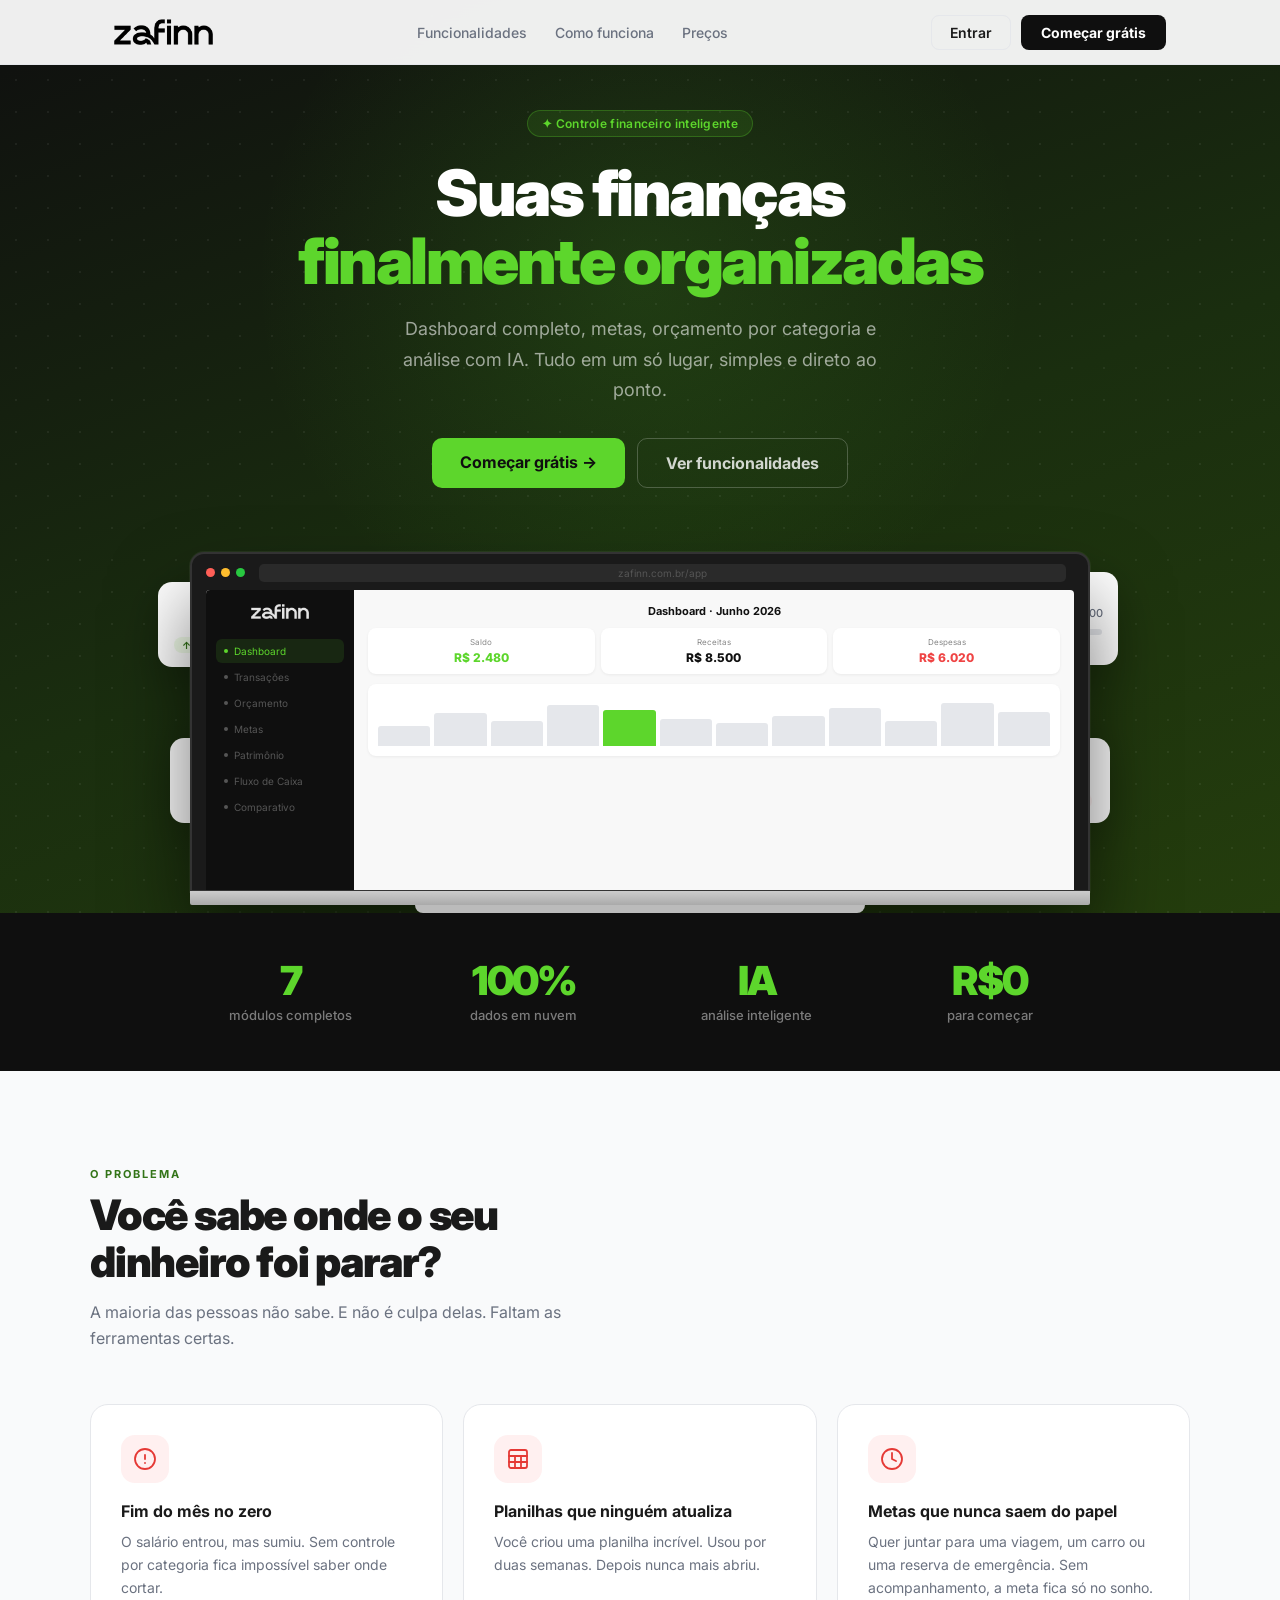
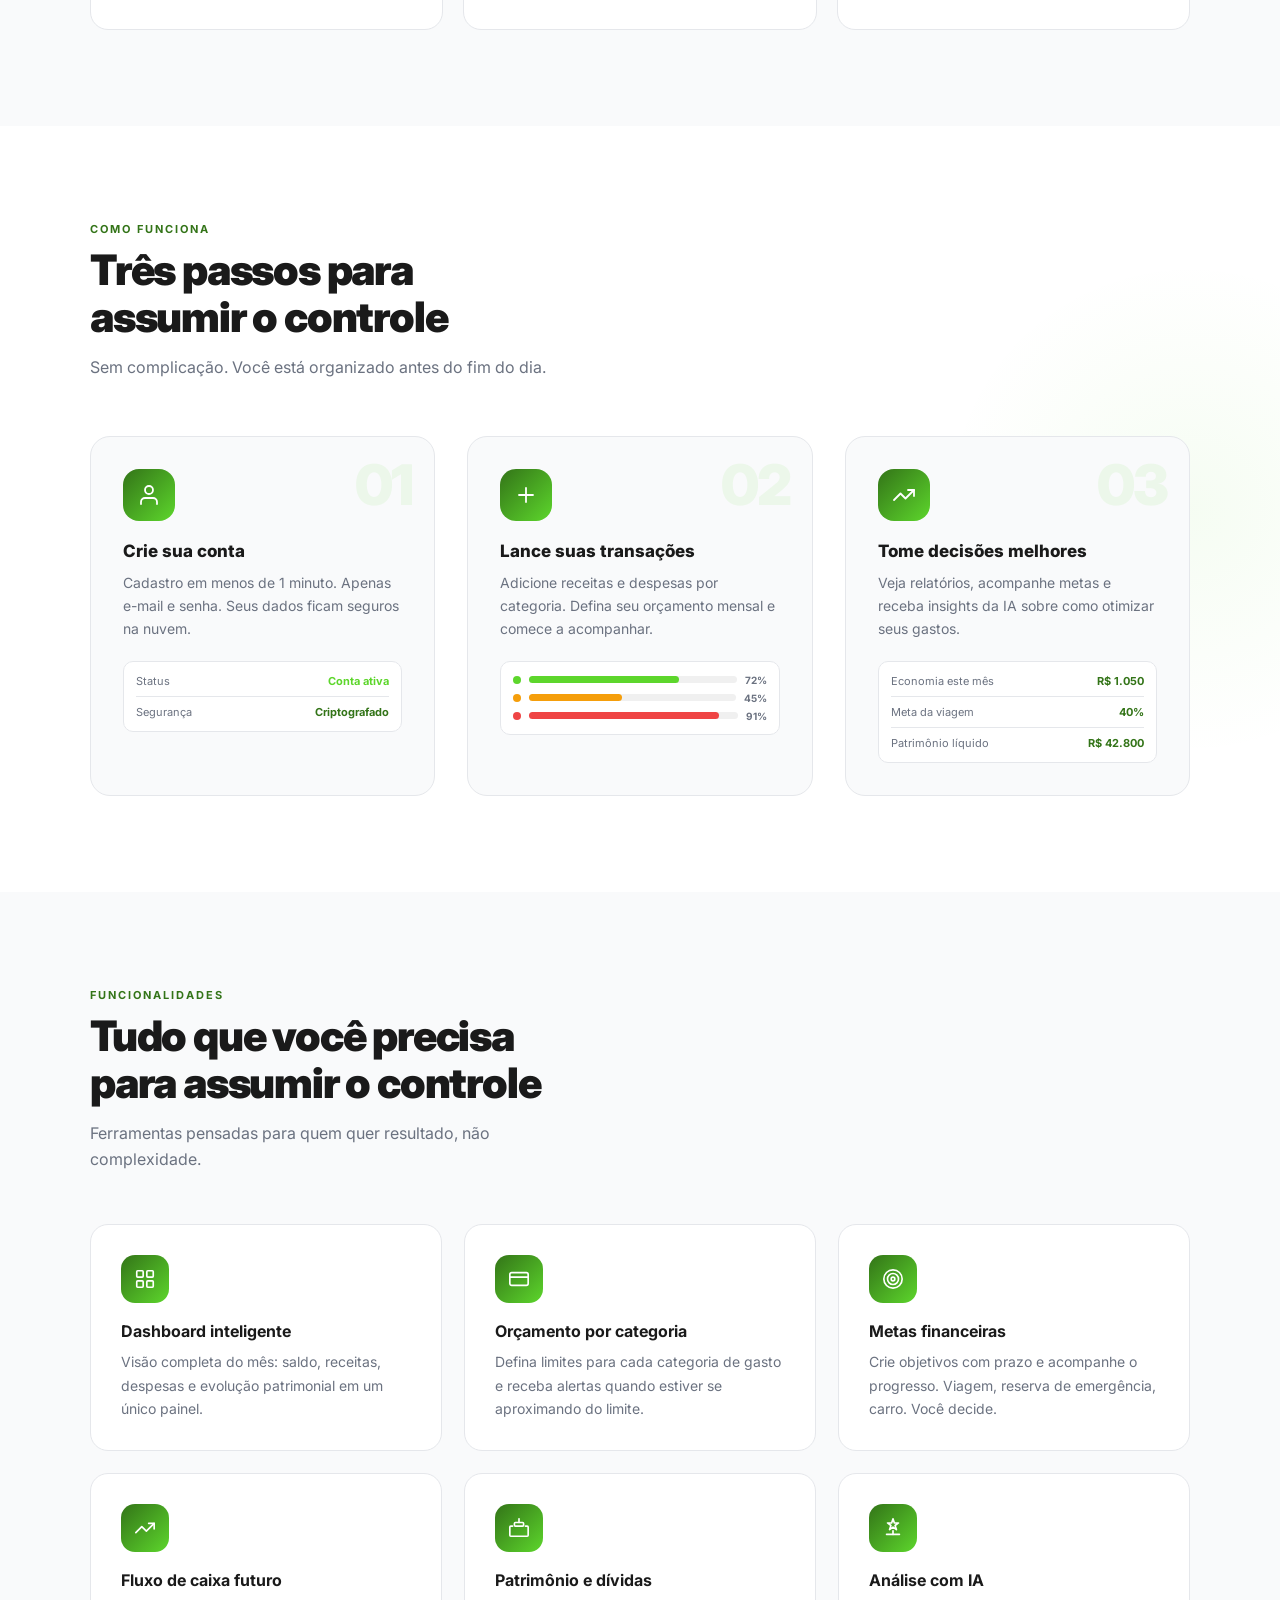
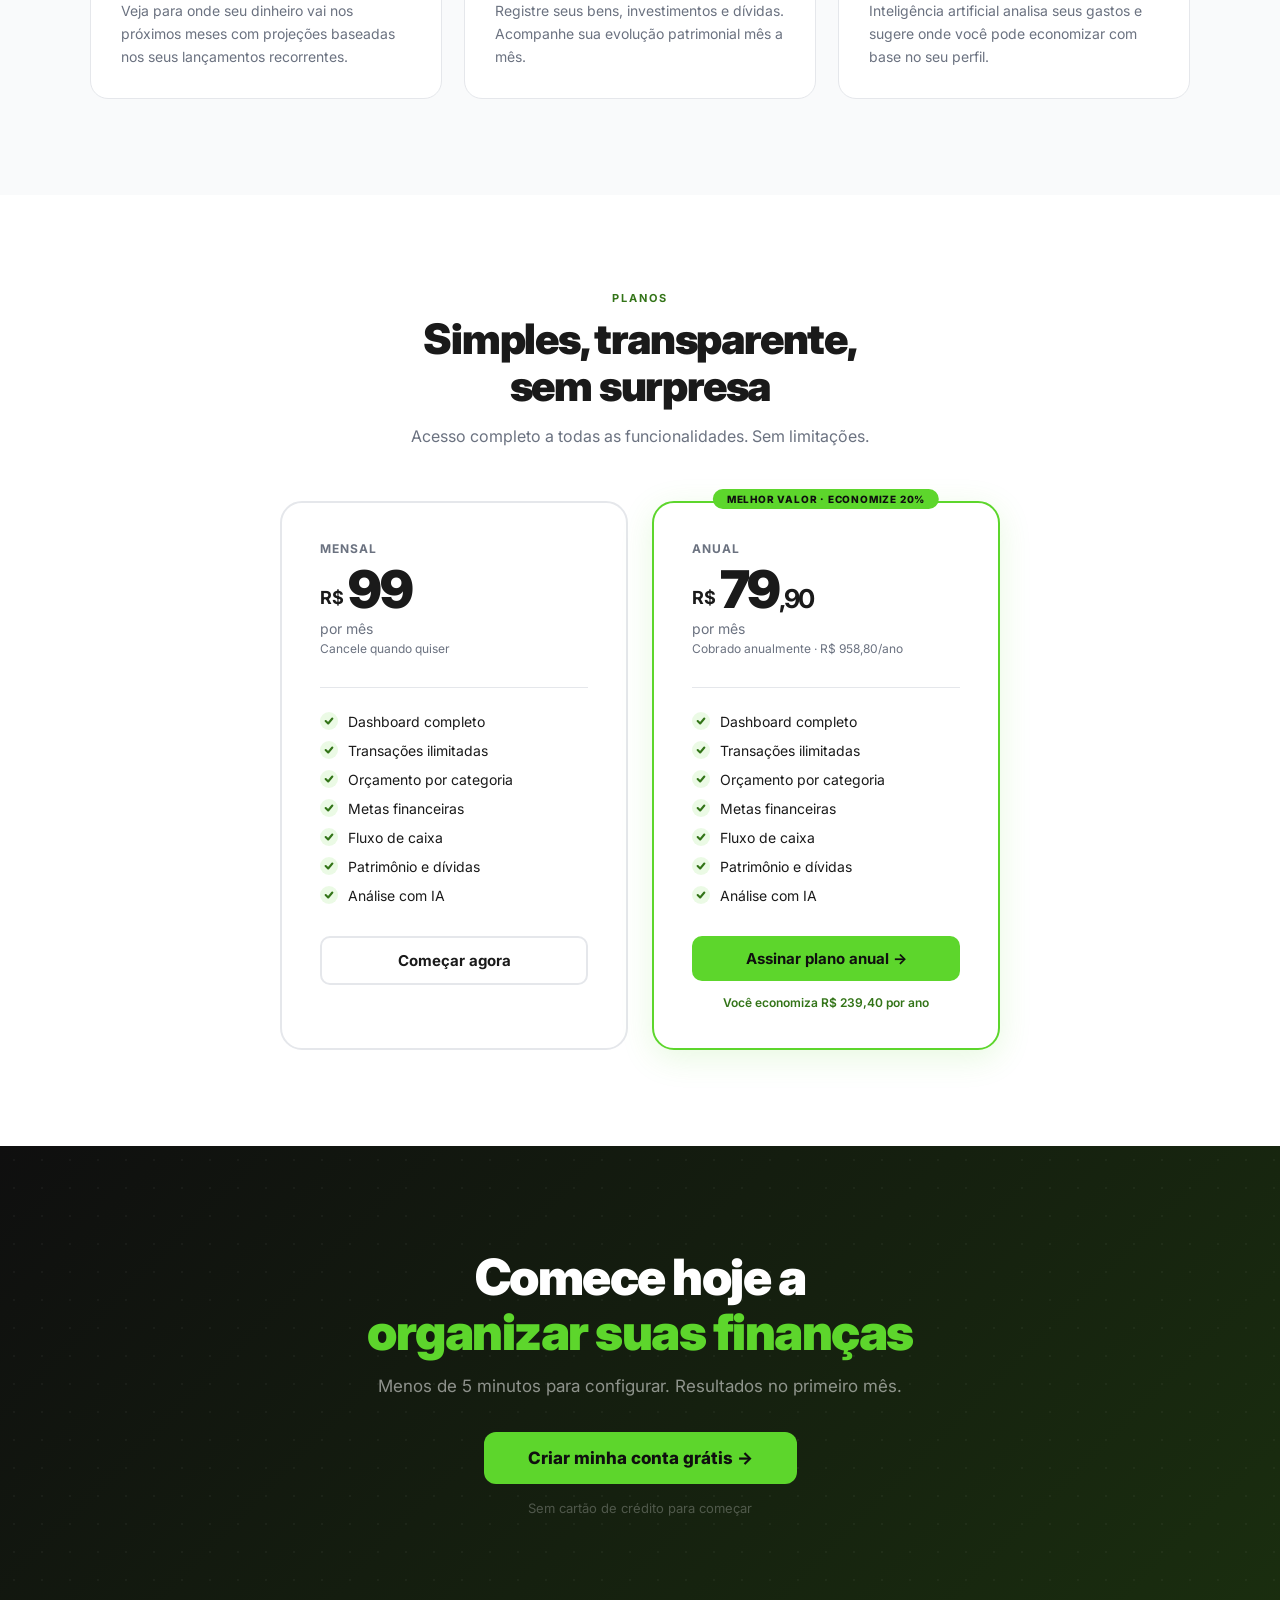
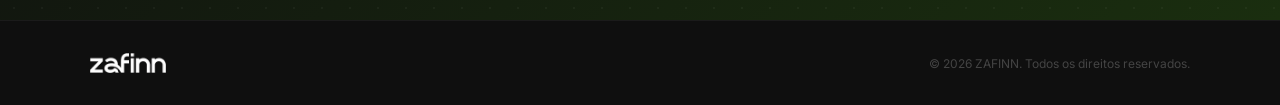
==== commit 4465fead: "Corrige nav aninhado que quebrava o alinhamento do header Troca <nav class="nav-links"> por <div> de" ====
--- a/landing.html
+++ b/landing.html
@@ -234,11 +234,11 @@
 <nav id="nav">
   <div class="nav-inner">
     <a class="nav-logo" href="#"><img src="images/logo.png" alt="ZAFINN"></a>
-    <nav class="nav-links">
+    <div class="nav-links">
       <a href="#funcionalidades">Funcionalidades</a>
       <a href="#como-funciona">Como funciona</a>
       <a href="#precos">Preços</a>
-    </nav>
+    </div>
     <div class="nav-actions">
       <a href="index.html" class="btn-ghost">Entrar</a>
       <a href="index.html" class="btn-primary">Começar grátis</a>
